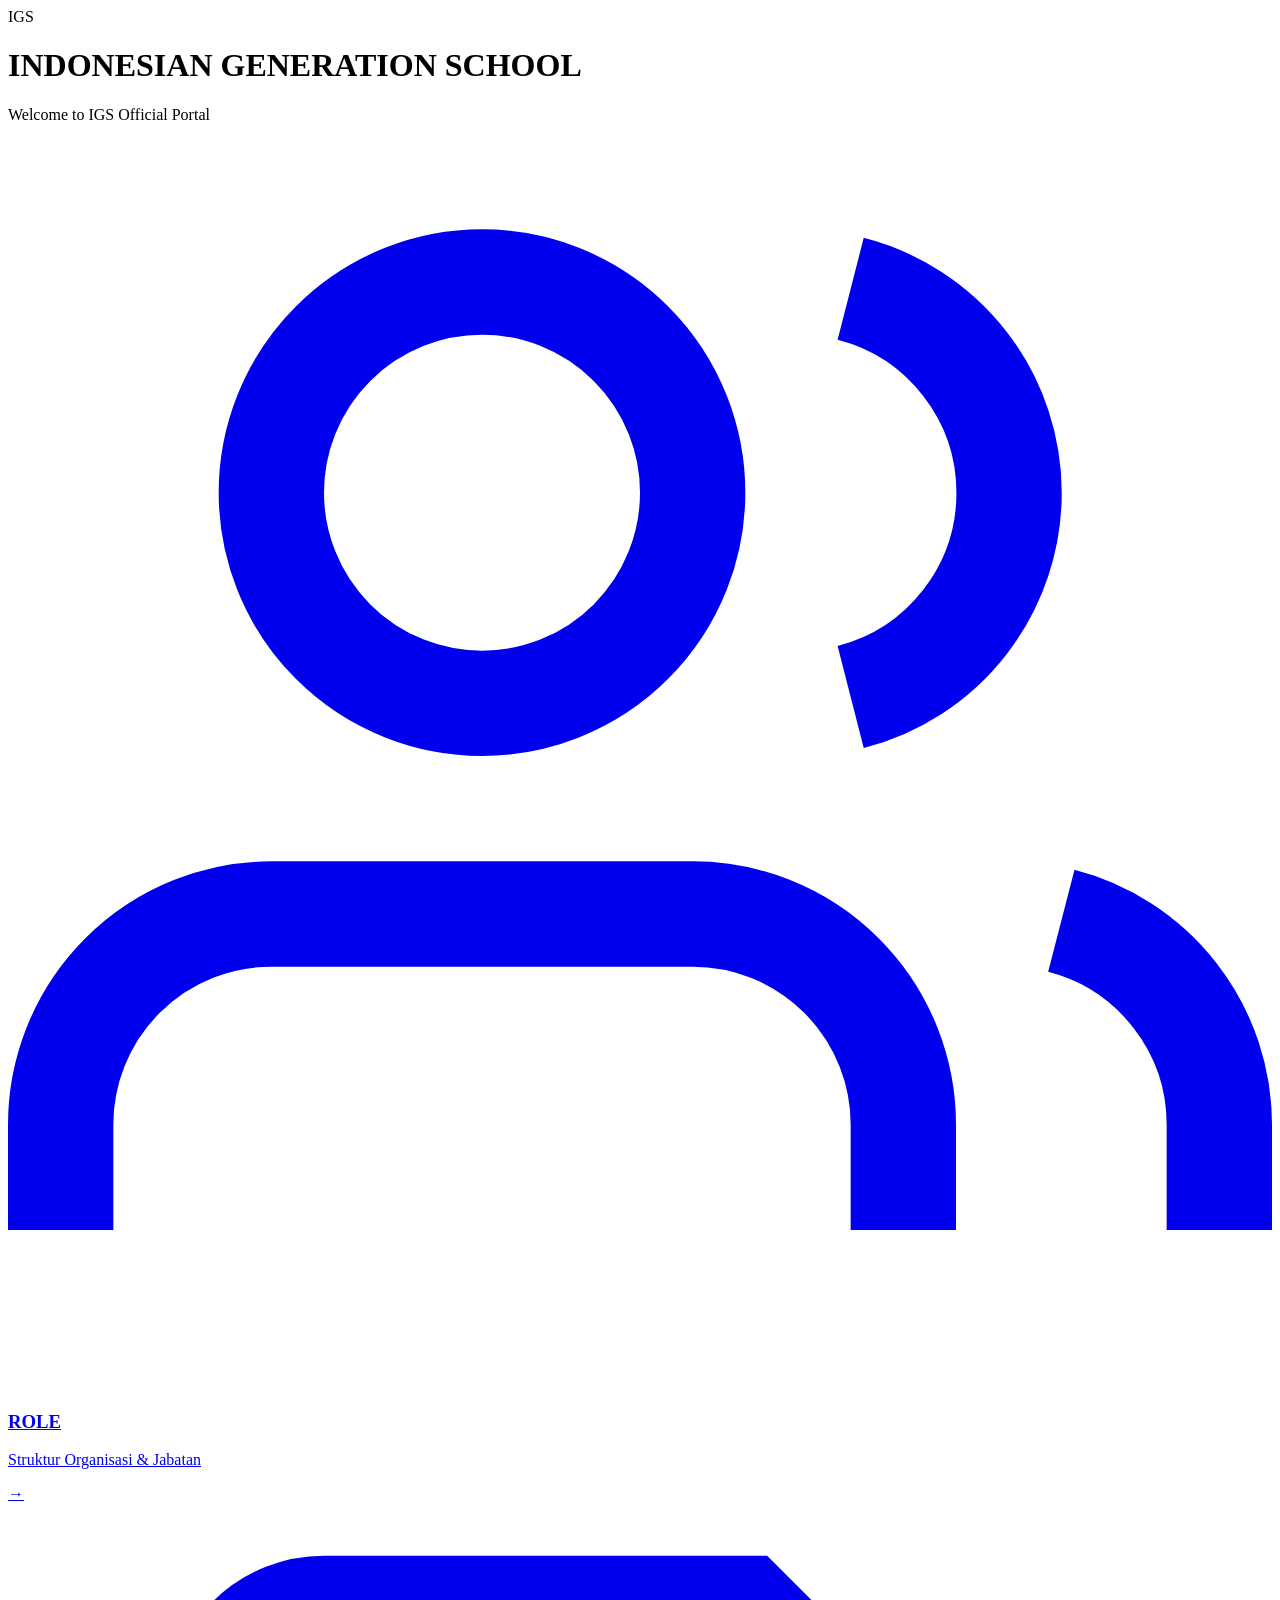
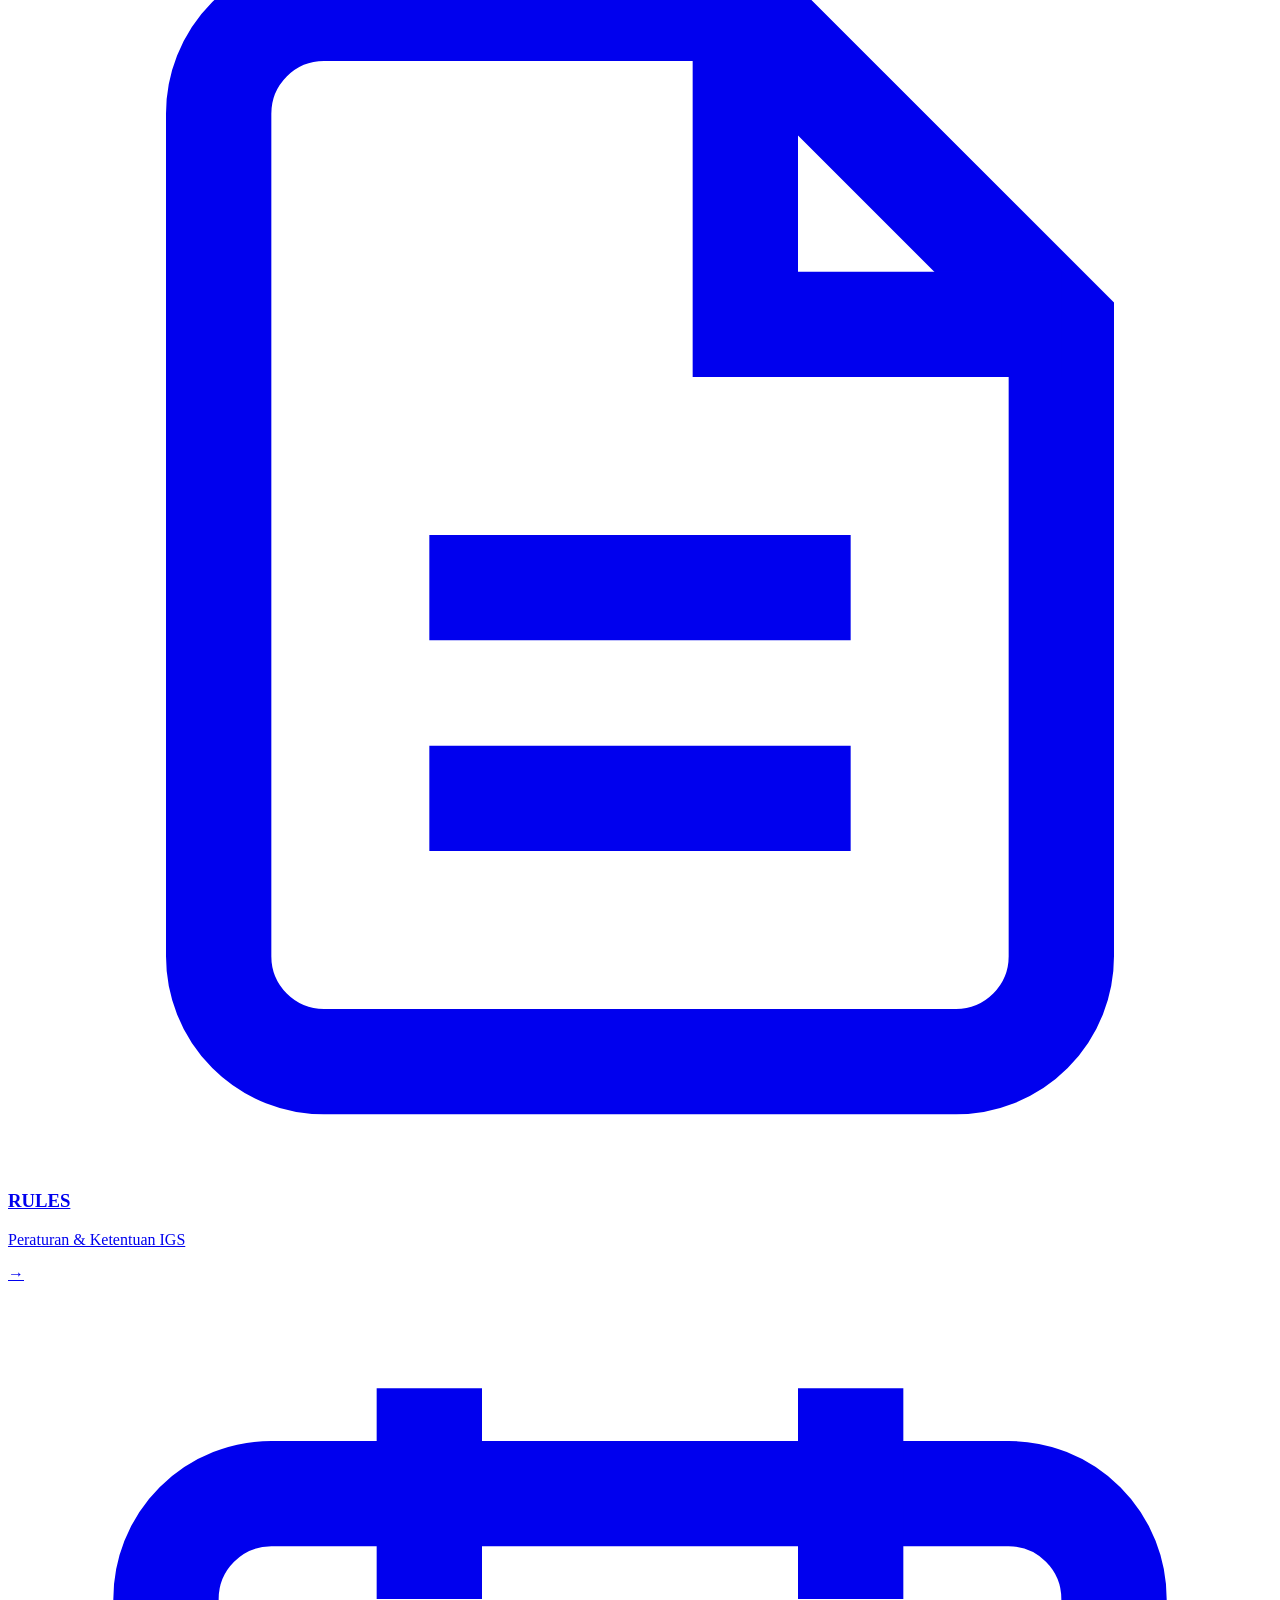
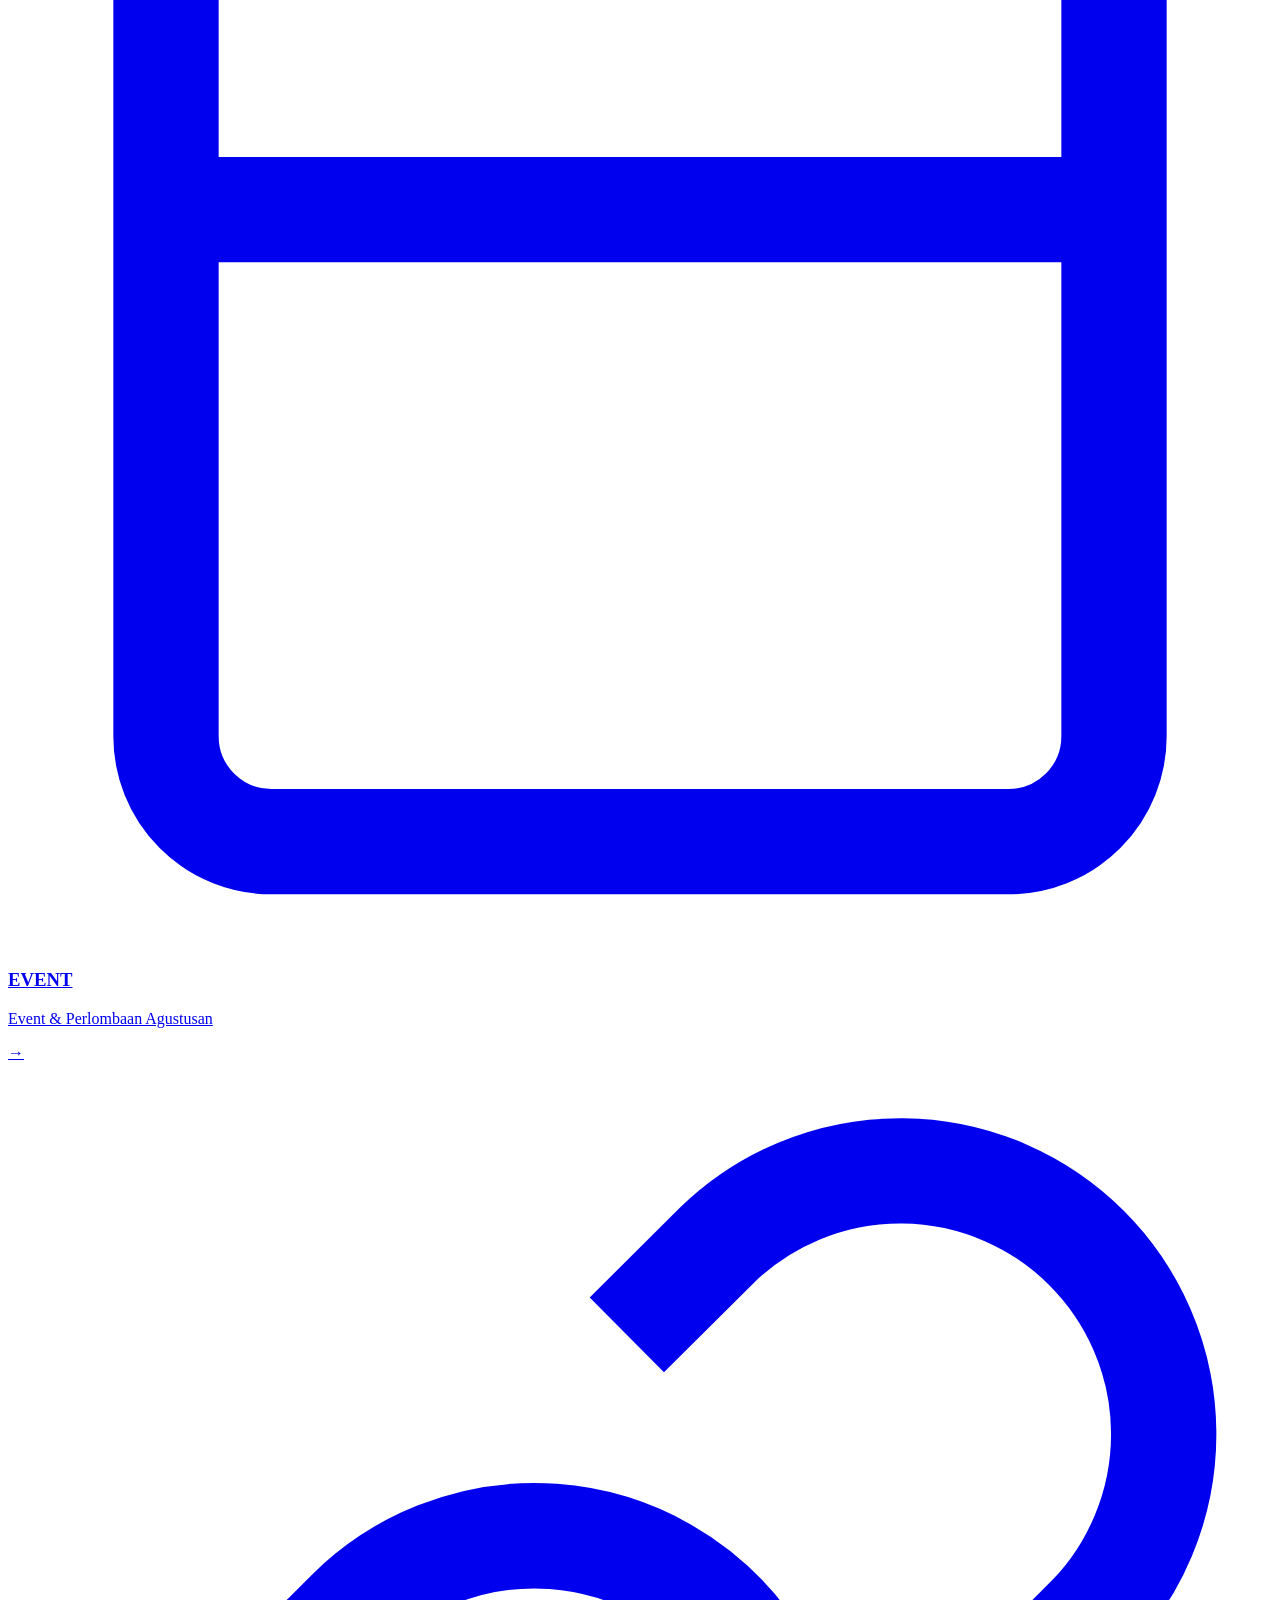
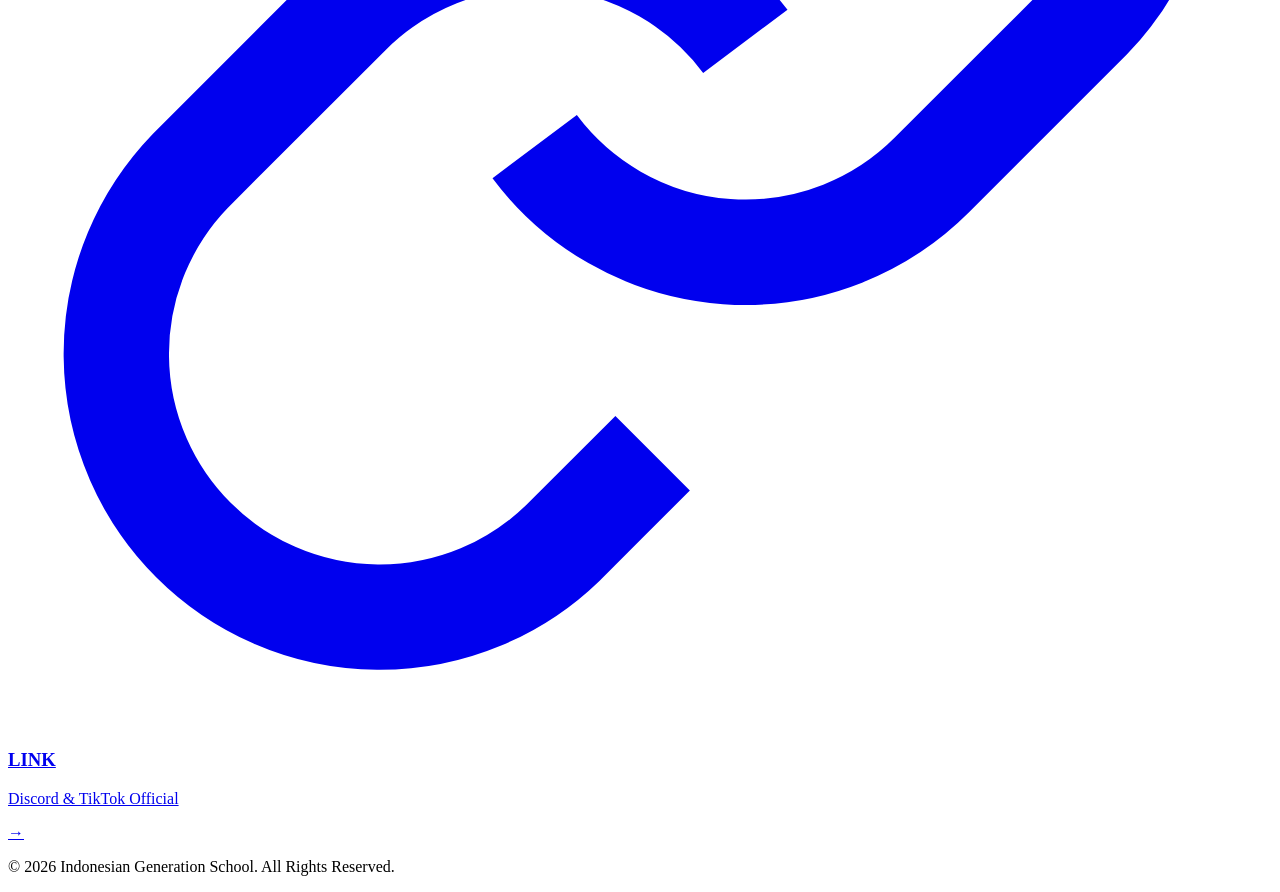
==== index.html @ 17467db6 "Create index.html" ====
<!DOCTYPE html>
<html lang="id">
<head>
    <meta charset="UTF-8">
    <meta name="viewport" content="width=device-width, initial-scale=1.0">
    <title>IGS - Indonesian Generation School</title>
    <link rel="stylesheet" href="style.css">
    <link href="https://fonts.googleapis.com/css2?family=Orbitron:wght@400;700;900&family=Poppins:wght@300;400;600;700&display=swap" rel="stylesheet">
</head>
<body>
    <!-- Animated Background -->
    <div class="bg-animation">
        <div class="bg-blob blob-1"></div>
        <div class="bg-blob blob-2"></div>
        <div class="bg-blob blob-3"></div>
        <div class="particles" id="particles"></div>
    </div>

    <!-- Main Container -->
    <div class="main-container">
        <!-- Logo / Badge -->
        <div class="logo-badge" data-aos="zoom-in">
            <div class="badge-ring"></div>
            <div class="badge-inner">
                <span class="badge-text">IGS</span>
            </div>
        </div>

        <!-- Title Section -->
        <div class="title-section">
            <h1 class="main-title">
                <span class="title-line" data-text="INDONESIAN">INDONESIAN</span>
                <span class="title-line highlight" data-text="GENERATION">GENERATION</span>
                <span class="title-line" data-text="SCHOOL">SCHOOL</span>
            </h1>
            <div class="subtitle-wrapper">
                <span class="subtitle">Welcome to IGS Official Portal</span>
                <div class="subtitle-underline"></div>
            </div>
        </div>

        <!-- Navigation Cards -->
        <div class="nav-grid">
            <a href="role.html" class="nav-card" data-delay="0">
                <div class="card-glow"></div>
                <div class="card-content">
                    <div class="card-icon">
                        <svg viewBox="0 0 24 24" fill="none" stroke="currentColor" stroke-width="2">
                            <path d="M17 21v-2a4 4 0 0 0-4-4H5a4 4 0 0 0-4 4v2"></path>
                            <circle cx="9" cy="7" r="4"></circle>
                            <path d="M23 21v-2a4 4 0 0 0-3-3.87"></path>
                            <path d="M16 3.13a4 4 0 0 1 0 7.75"></path>
                        </svg>
                    </div>
                    <h3>ROLE</h3>
                    <p>Struktur Organisasi & Jabatan</p>
                    <div class="card-arrow">→</div>
                </div>
            </a>

            <a href="rules.html" class="nav-card" data-delay="1">
                <div class="card-glow"></div>
                <div class="card-content">
                    <div class="card-icon">
                        <svg viewBox="0 0 24 24" fill="none" stroke="currentColor" stroke-width="2">
                            <path d="M14 2H6a2 2 0 0 0-2 2v16a2 2 0 0 0 2 2h12a2 2 0 0 0 2-2V8z"></path>
                            <polyline points="14 2 14 8 20 8"></polyline>
                            <line x1="16" y1="13" x2="8" y2="13"></line>
                            <line x1="16" y1="17" x2="8" y2="17"></line>
                        </svg>
                    </div>
                    <h3>RULES</h3>
                    <p>Peraturan & Ketentuan IGS</p>
                    <div class="card-arrow">→</div>
                </div>
            </a>

            <a href="event.html" class="nav-card" data-delay="2">
                <div class="card-glow"></div>
                <div class="card-content">
                    <div class="card-icon">
                        <svg viewBox="0 0 24 24" fill="none" stroke="currentColor" stroke-width="2">
                            <rect x="3" y="4" width="18" height="18" rx="2" ry="2"></rect>
                            <line x1="16" y1="2" x2="16" y2="6"></line>
                            <line x1="8" y1="2" x2="8" y2="6"></line>
                            <line x1="3" y1="10" x2="21" y2="10"></line>
                        </svg>
                    </div>
                    <h3>EVENT</h3>
                    <p>Event & Perlombaan Agustusan</p>
                    <div class="card-arrow">→</div>
                </div>
            </a>

            <a href="links.html" class="nav-card" data-delay="3">
                <div class="card-glow"></div>
                <div class="card-content">
                    <div class="card-icon">
                        <svg viewBox="0 0 24 24" fill="none" stroke="currentColor" stroke-width="2">
                            <path d="M10 13a5 5 0 0 0 7.54.54l3-3a5 5 0 0 0-7.07-7.07l-1.72 1.71"></path>
                            <path d="M14 11a5 5 0 0 0-7.54-.54l-3 3a5 5 0 0 0 7.07 7.07l1.71-1.71"></path>
                        </svg>
                    </div>
                    <h3>LINK</h3>
                    <p>Discord & TikTok Official</p>
                    <div class="card-arrow">→</div>
                </div>
            </a>
        </div>

        <!-- Footer -->
        <footer class="main-footer">
            <p>© 2026 Indonesian Generation School. All Rights Reserved.</p>
            <div class="footer-glow"></div>
        </footer>
    </div>

    <script src="main.js"></script>
</body>
</html>
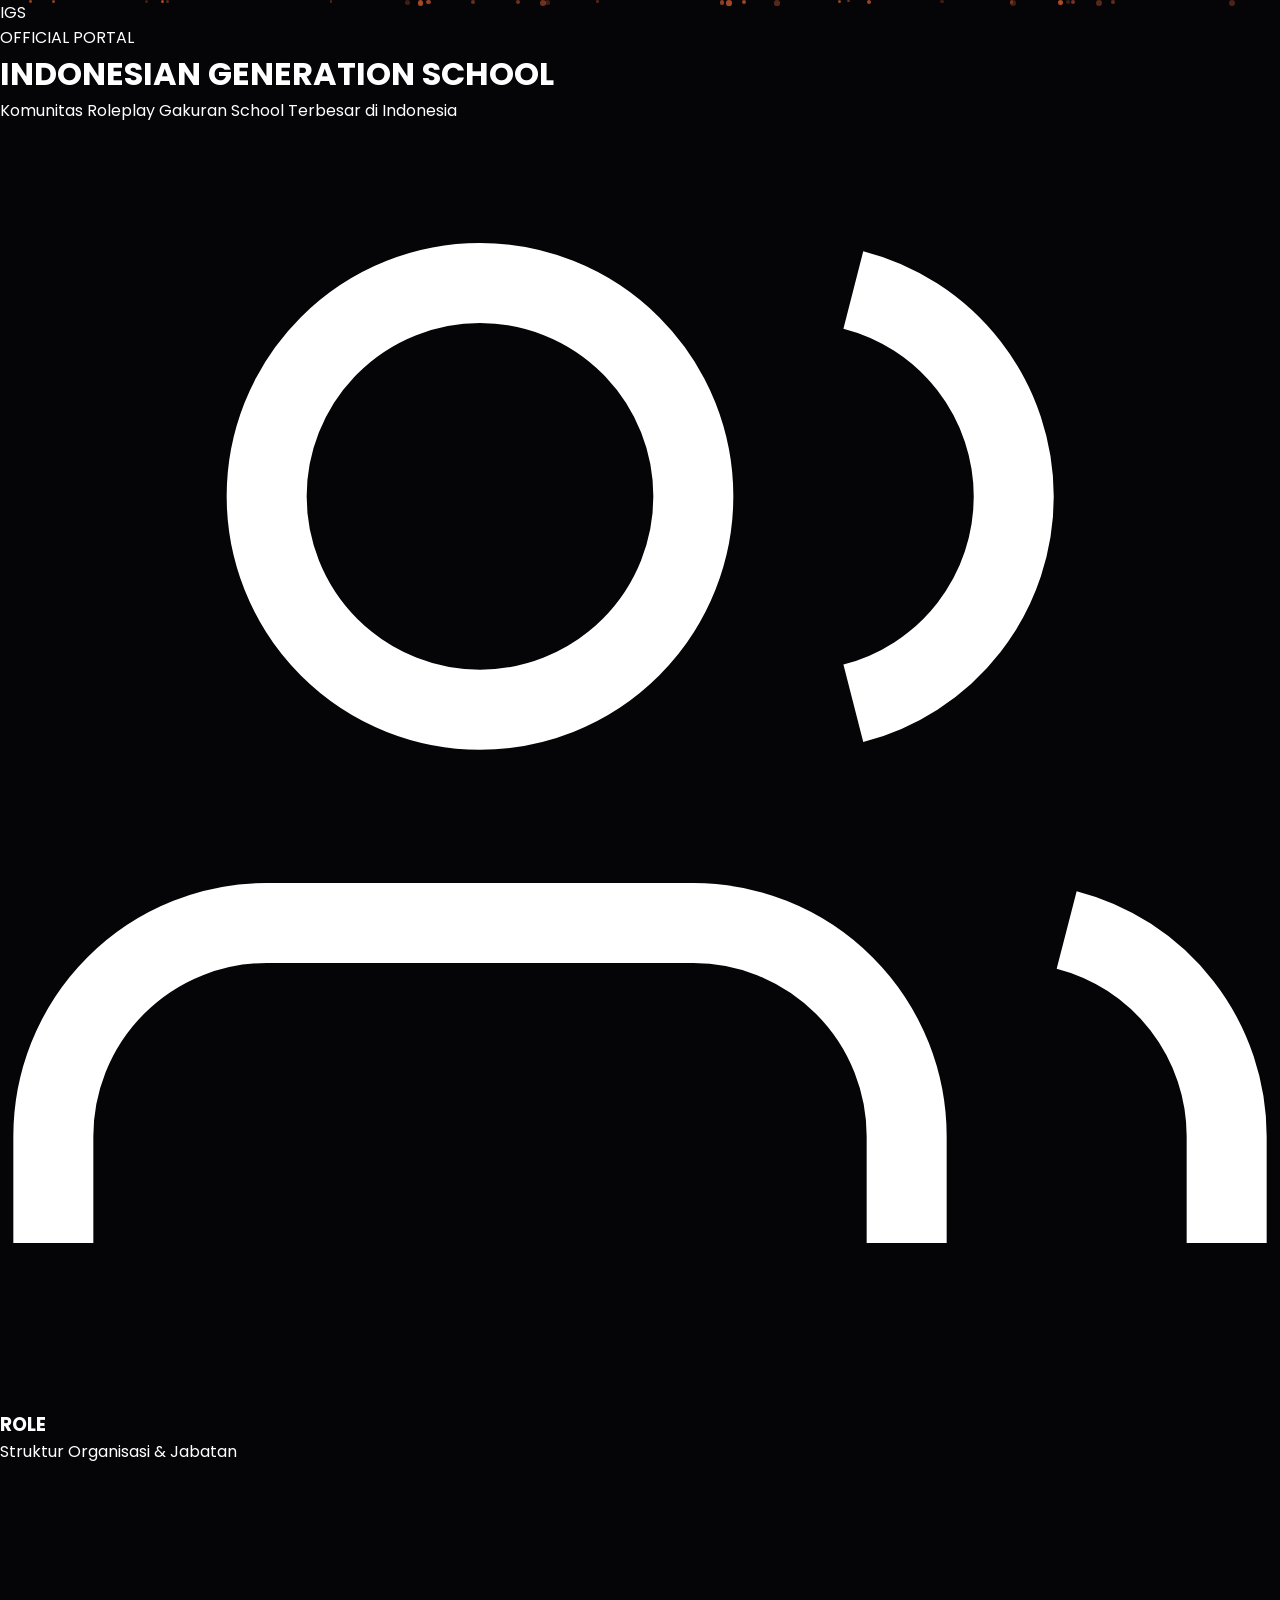
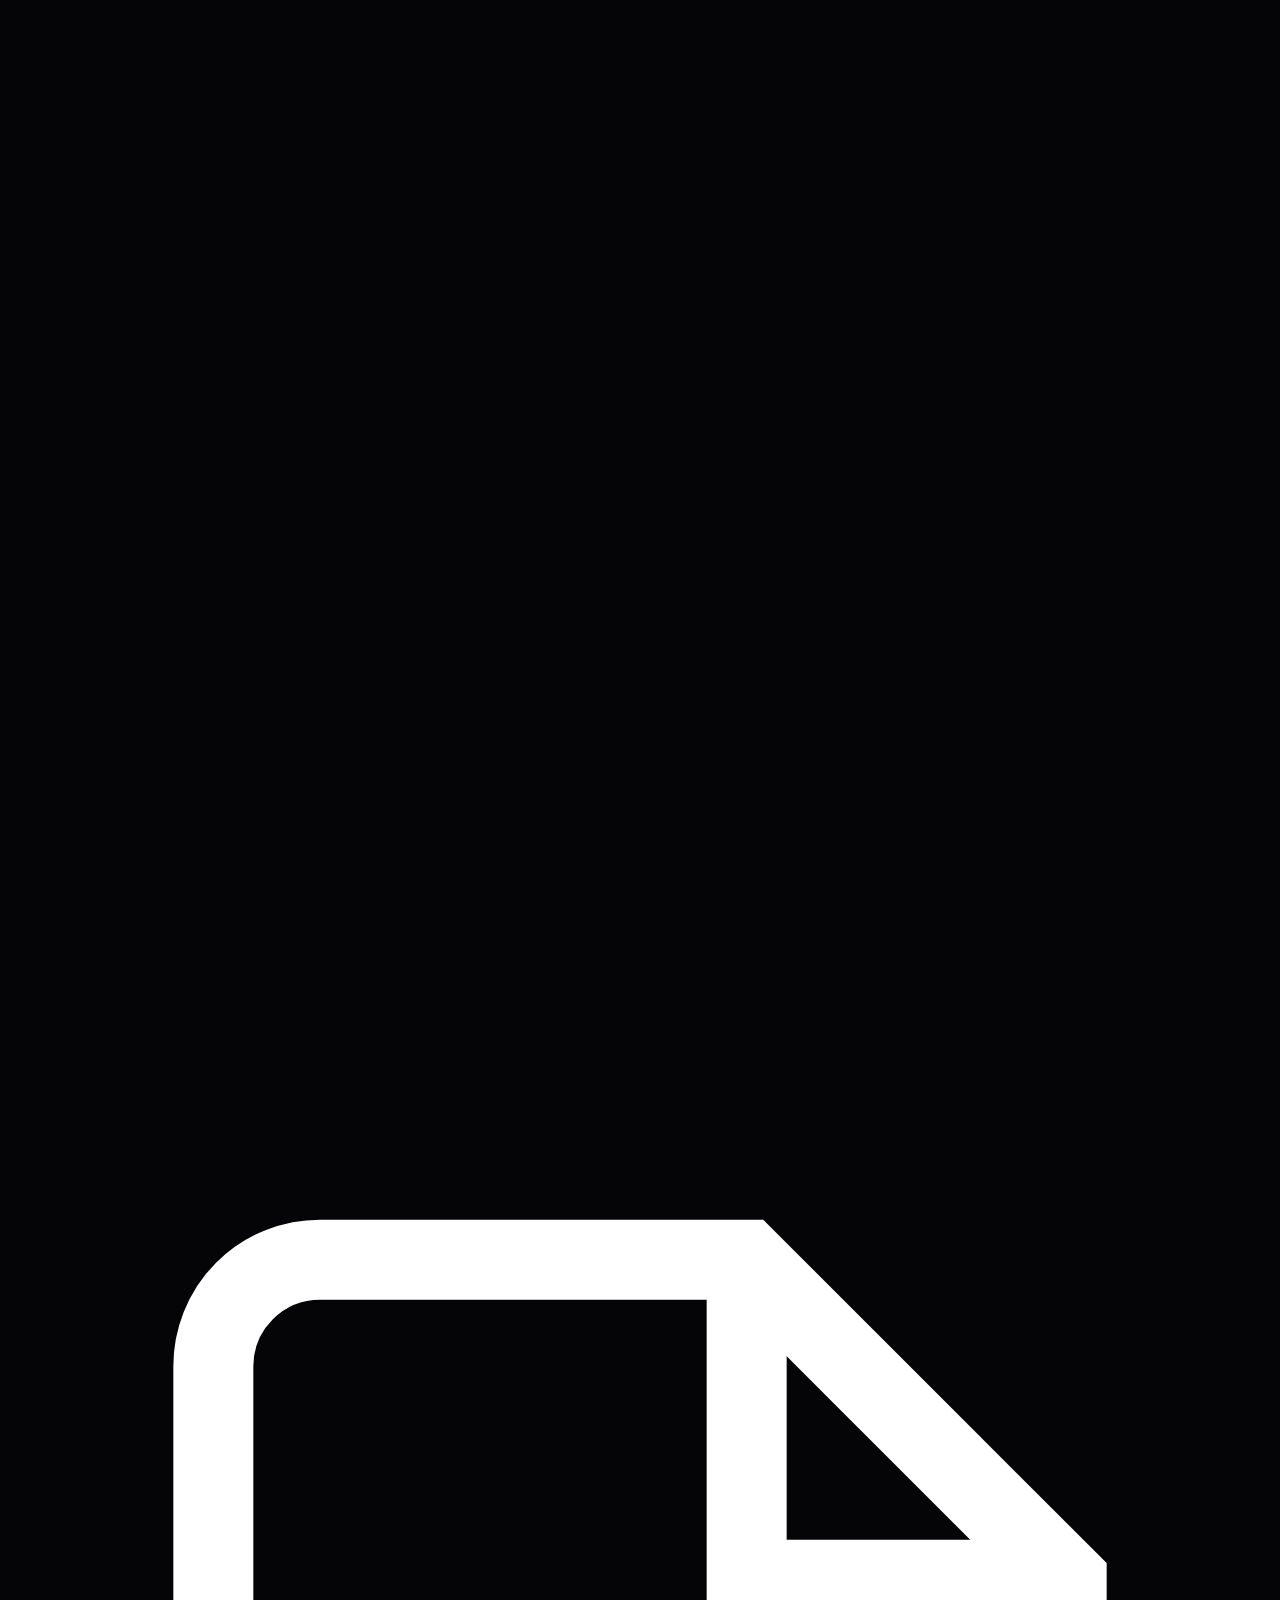
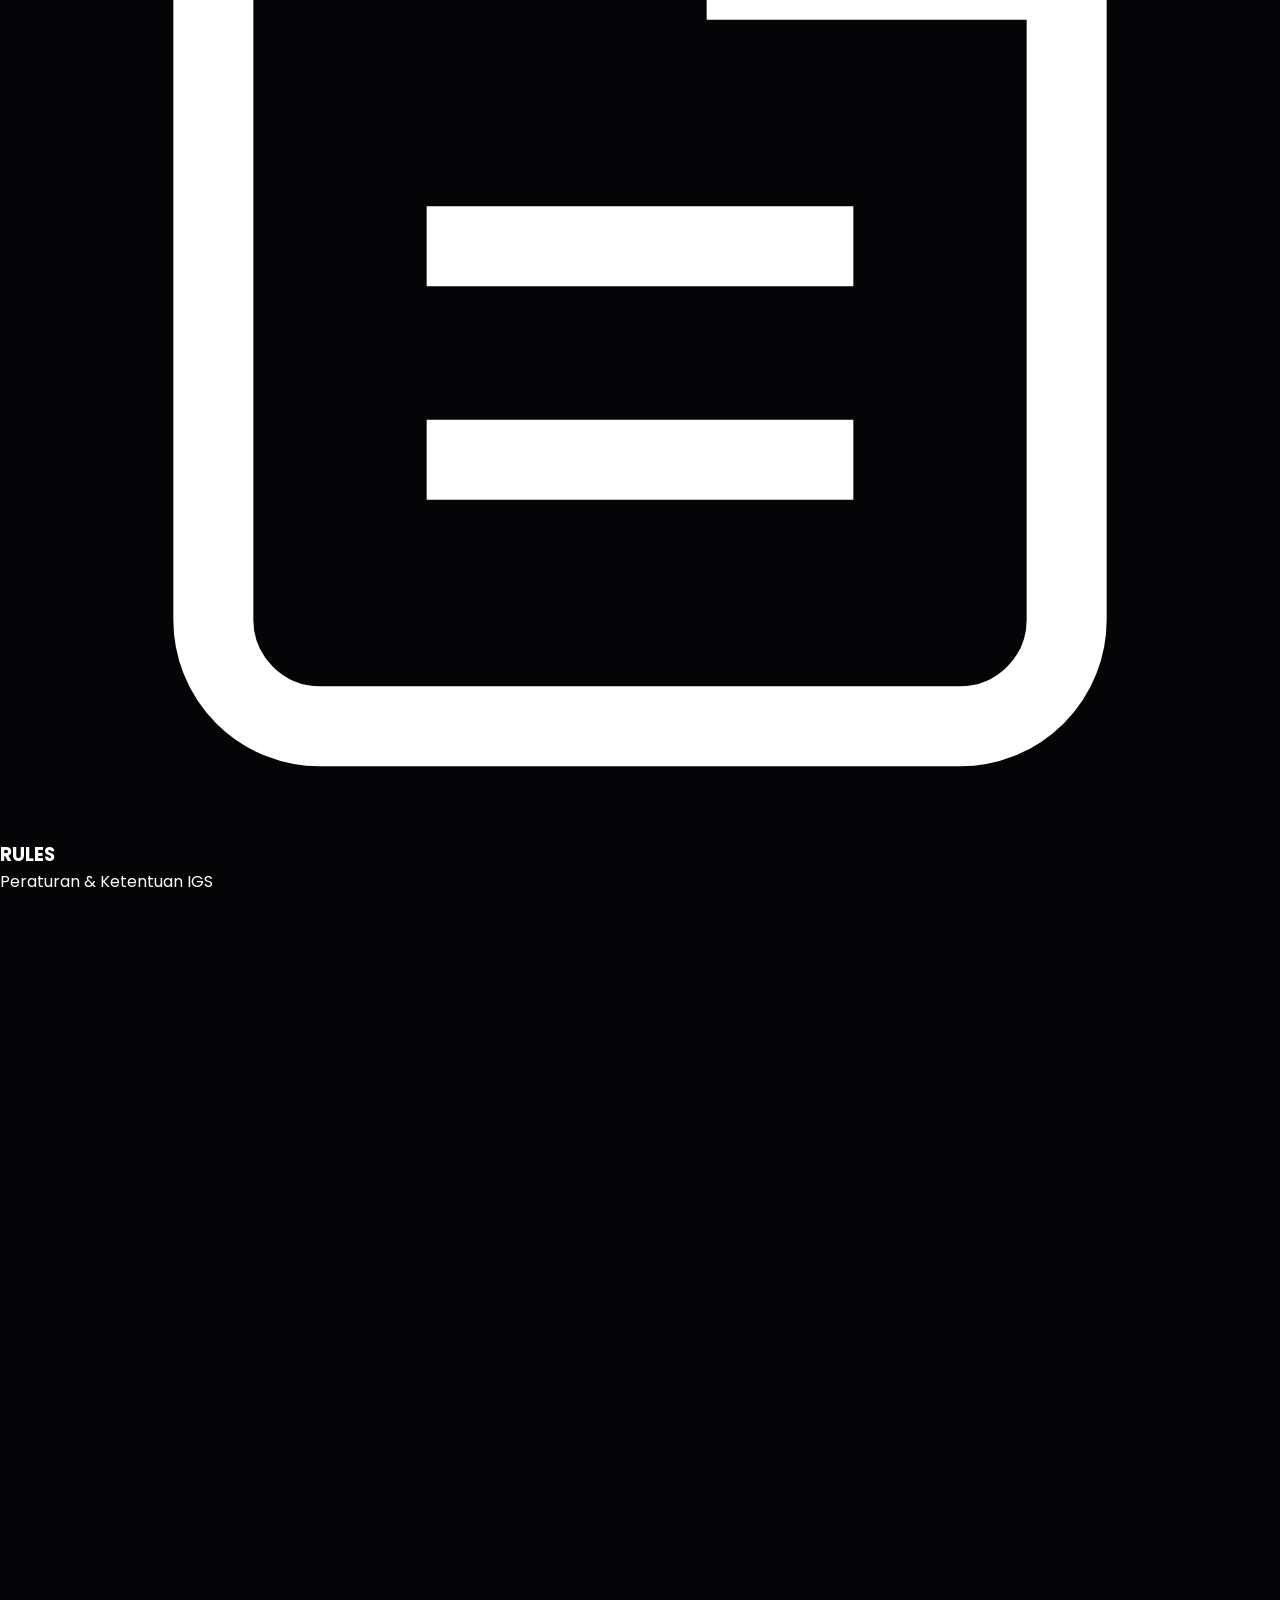
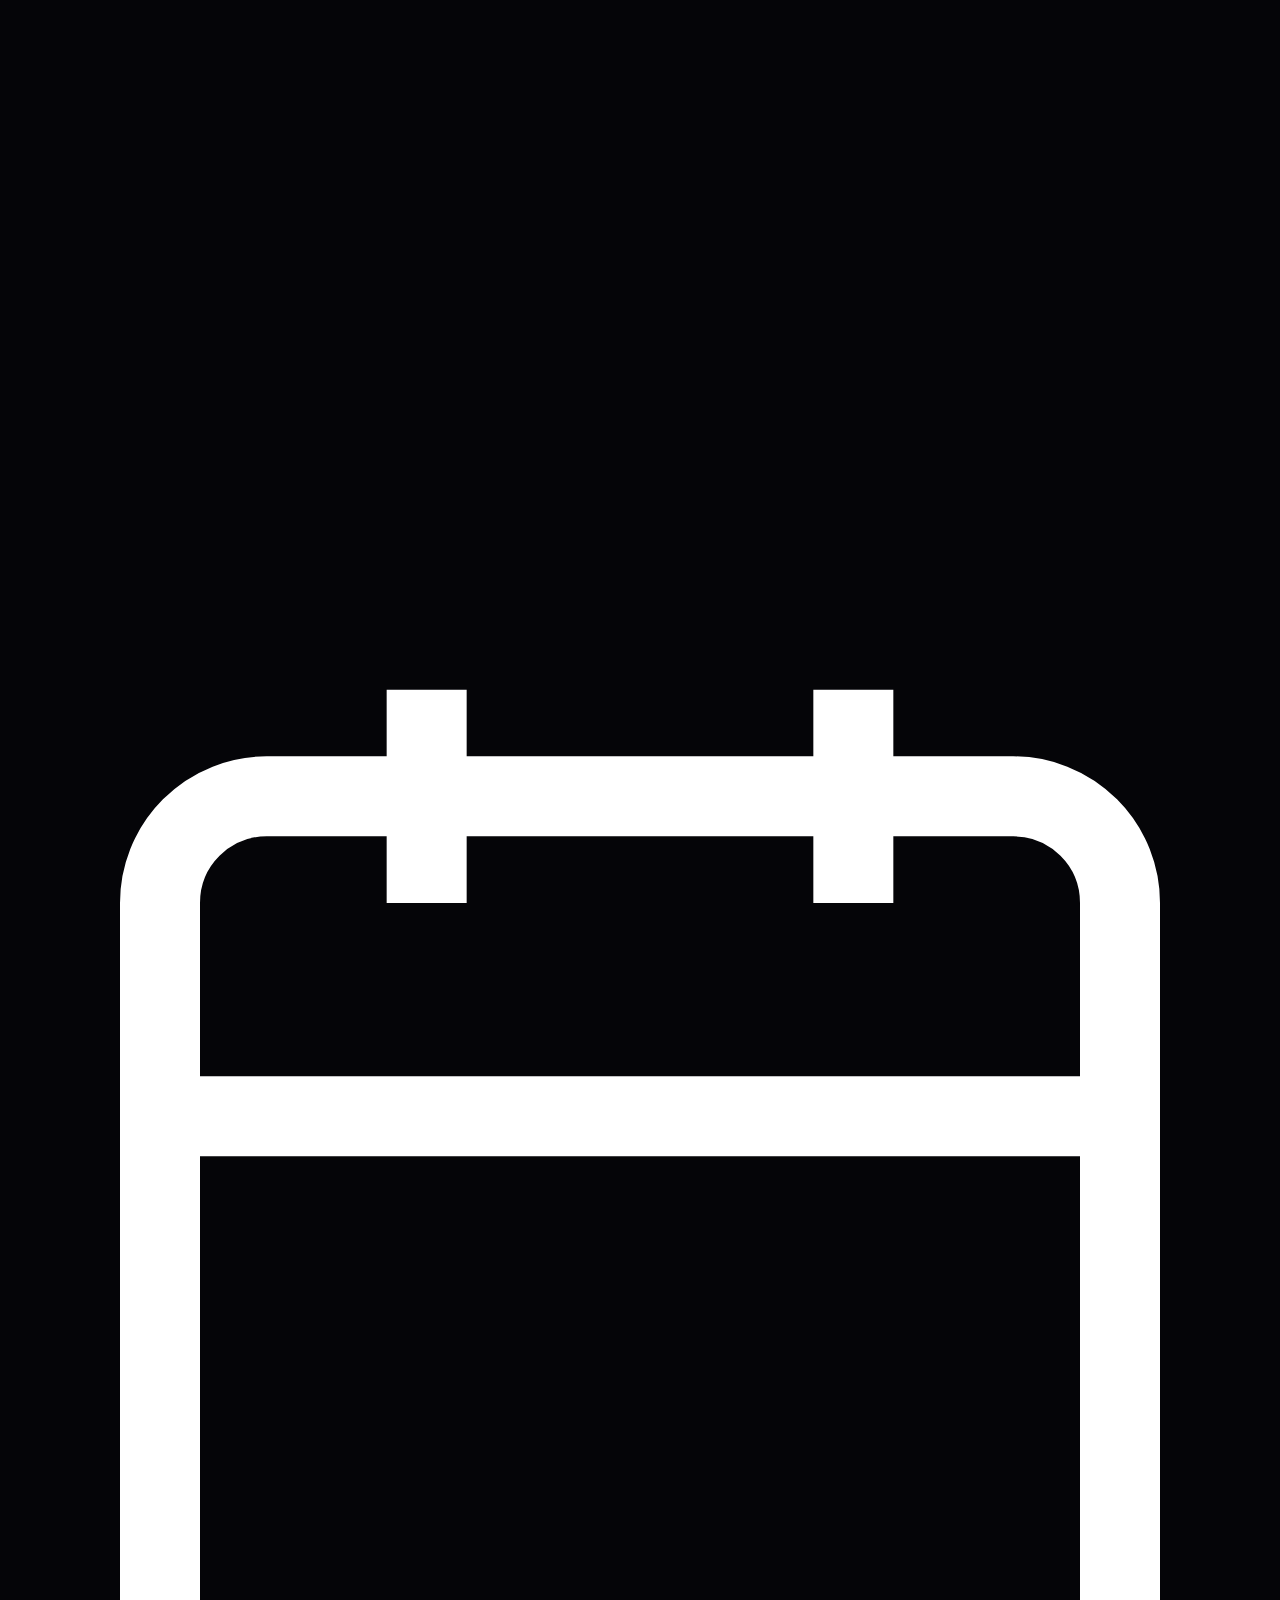
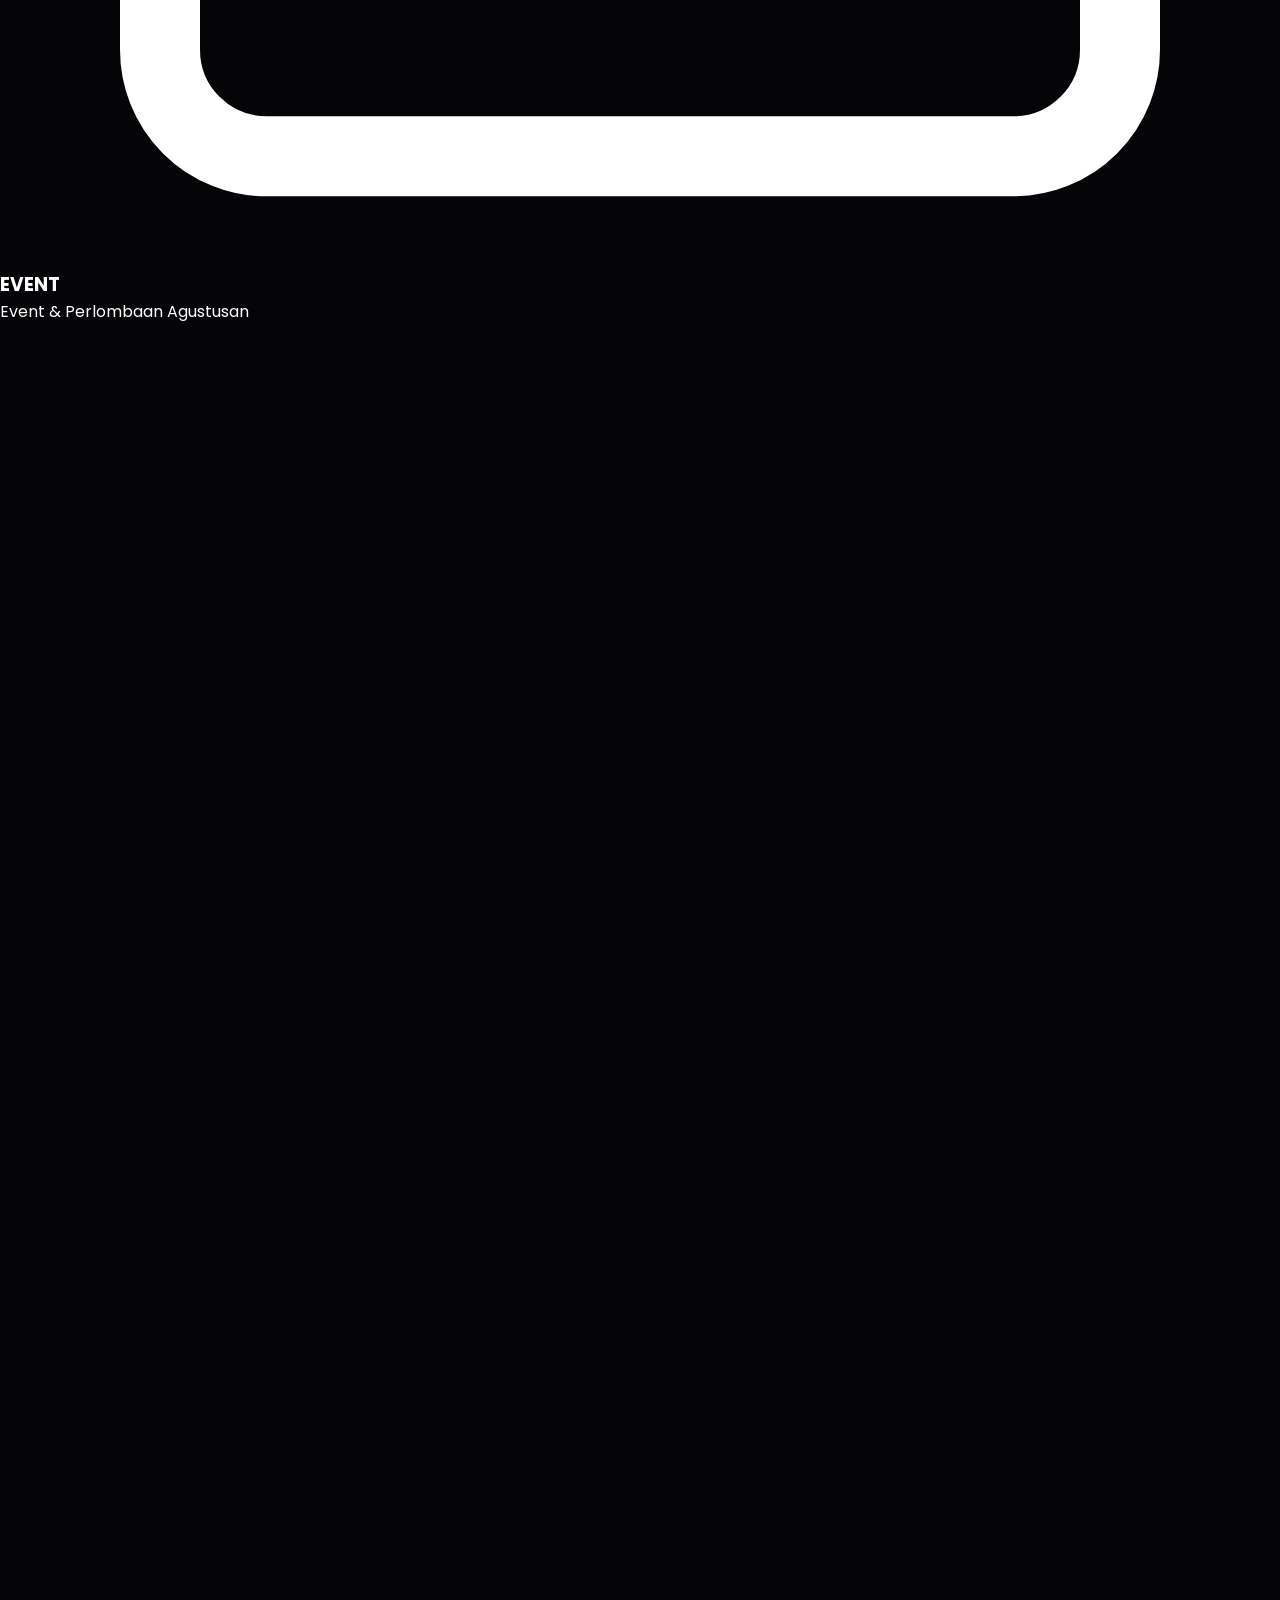
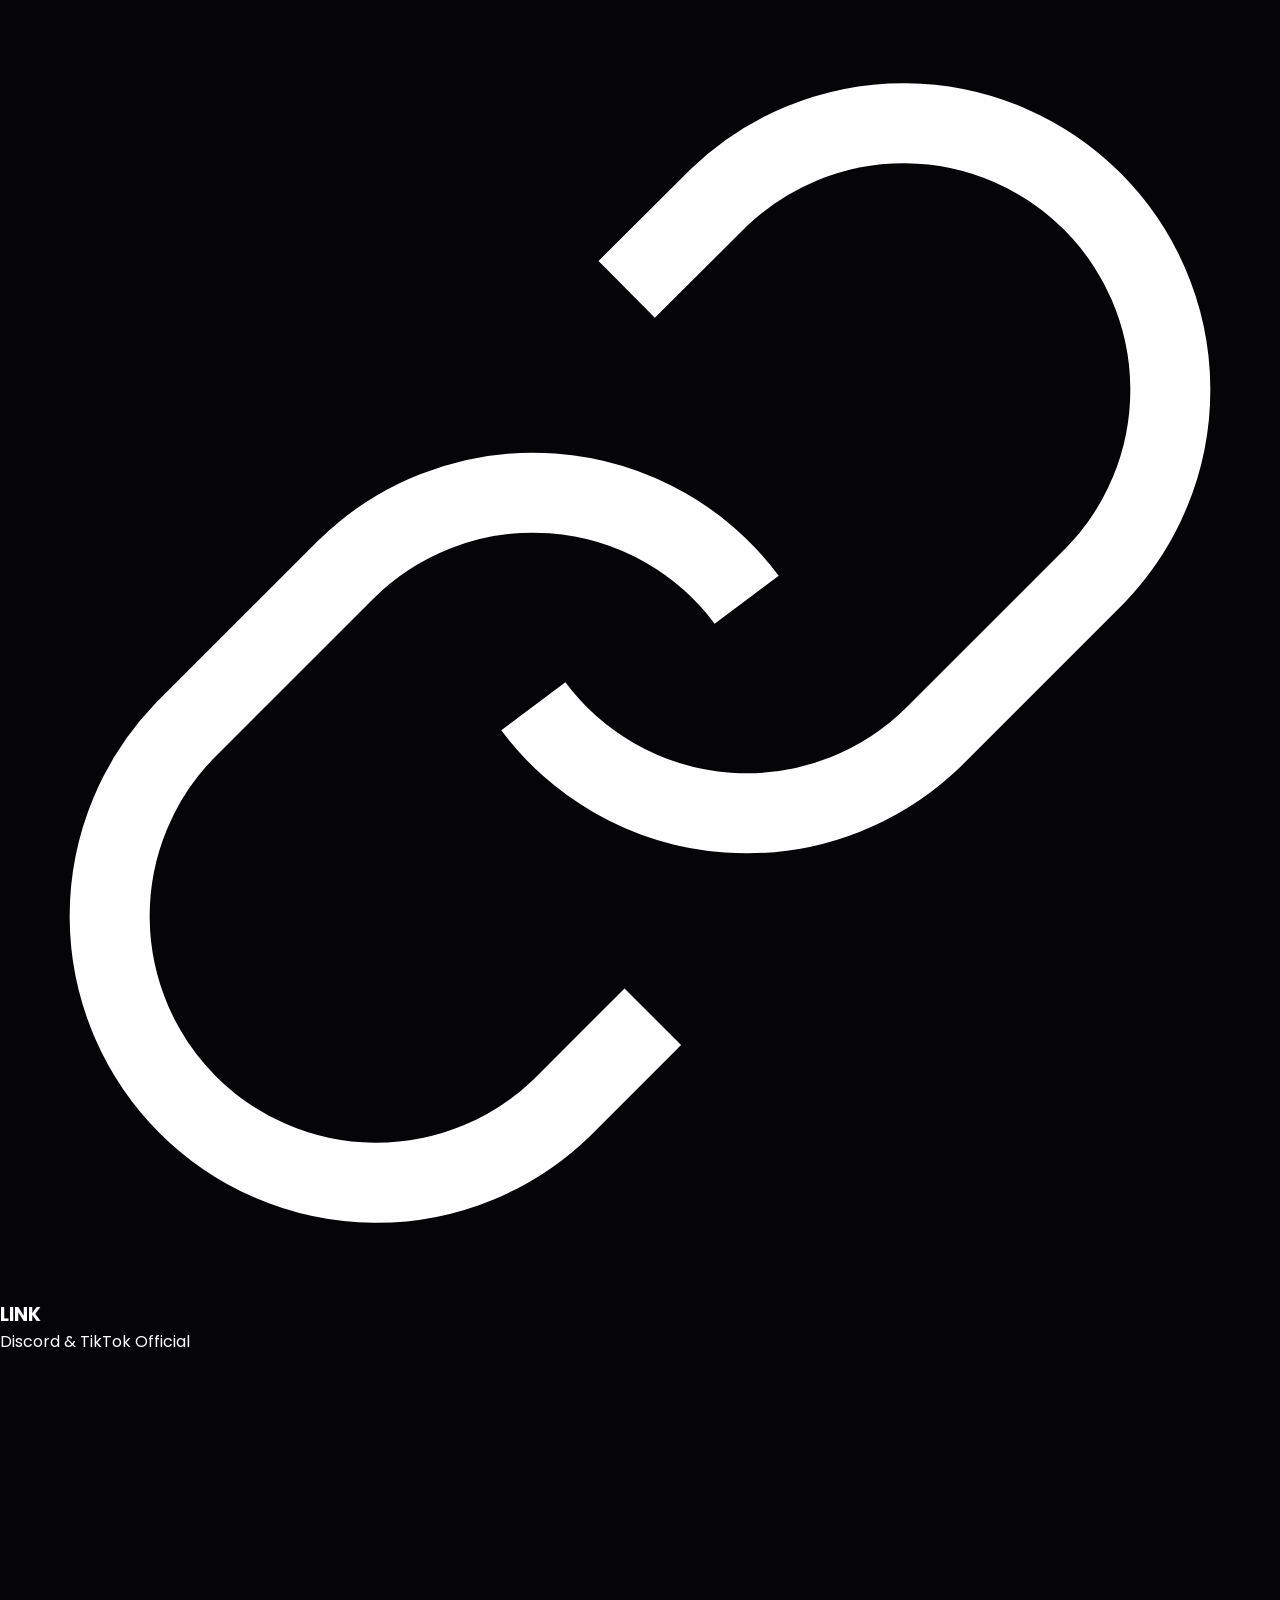
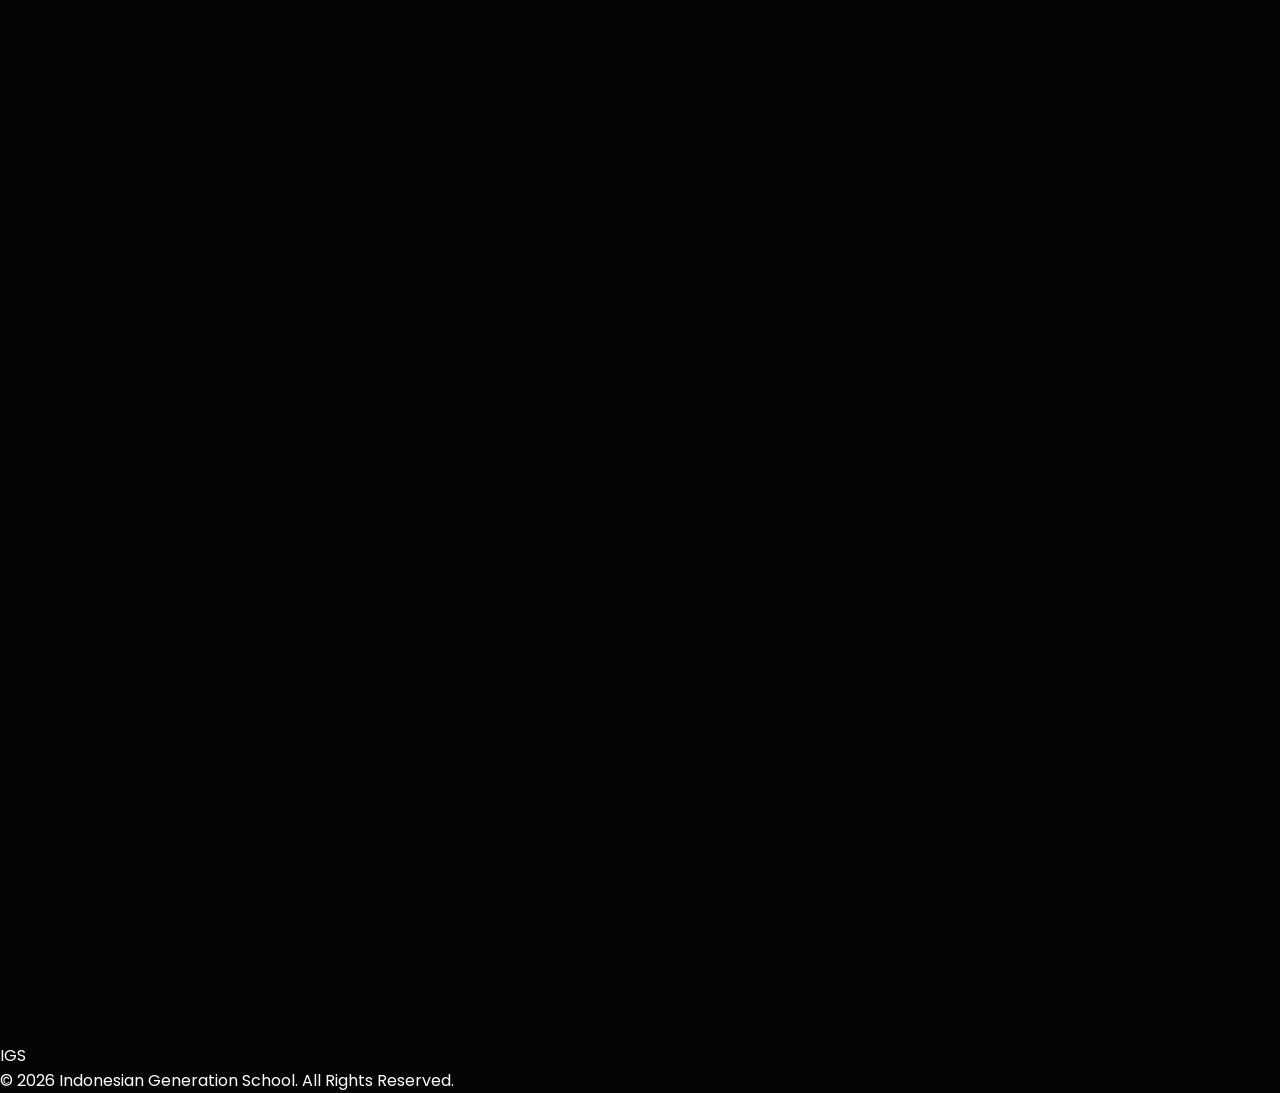
==== commit a1677eaa: "Add initial index.html for IGS website" ====
--- a/index.html
+++ b/index.html
@@ -5,113 +5,141 @@
     <meta name="viewport" content="width=device-width, initial-scale=1.0">
     <title>IGS - Indonesian Generation School</title>
     <link rel="stylesheet" href="style.css">
-    <link href="https://fonts.googleapis.com/css2?family=Orbitron:wght@400;700;900&family=Poppins:wght@300;400;600;700&display=swap" rel="stylesheet">
+    <link href="https://fonts.googleapis.com/css2?family=Orbitron:wght@400;700;900&family=Poppins:wght@300;400;500;600;700;800&family=Space+Grotesk:wght@400;500;600;700&display=swap" rel="stylesheet">
 </head>
 <body>
-    <!-- Animated Background -->
-    <div class="bg-animation">
-        <div class="bg-blob blob-1"></div>
-        <div class="bg-blob blob-2"></div>
-        <div class="bg-blob blob-3"></div>
+    <div class="bg-mesh">
+        <div class="mesh-blob mesh-1"></div>
+        <div class="mesh-blob mesh-2"></div>
+        <div class="mesh-blob mesh-3"></div>
+        <div class="mesh-blob mesh-4"></div>
+        <div class="mesh-blob mesh-5"></div>
+        <div class="noise-overlay"></div>
+        <div class="grid-lines"></div>
         <div class="particles" id="particles"></div>
     </div>
 
-    <!-- Main Container -->
-    <div class="main-container">
-        <!-- Logo / Badge -->
-        <div class="logo-badge" data-aos="zoom-in">
-            <div class="badge-ring"></div>
-            <div class="badge-inner">
-                <span class="badge-text">IGS</span>
+    <div class="main-wrapper">
+        <div class="hero-section">
+            <div class="logo-orbit">
+                <div class="orbit-ring orbit-1"></div>
+                <div class="orbit-ring orbit-2"></div>
+                <div class="orbit-ring orbit-3"></div>
+                <div class="logo-core">
+                    <span class="logo-text">IGS</span>
+                    <div class="logo-shine"></div>
+                </div>
+            </div>
+
+            <div class="title-block">
+                <div class="tag-line">OFFICIAL PORTAL</div>
+                <h1 class="hero-title">
+                    <span class="word" data-text="INDONESIAN">INDONESIAN</span>
+                    <span class="word highlight" data-text="GENERATION">GENERATION</span>
+                    <span class="word" data-text="SCHOOL">SCHOOL</span>
+                </h1>
+                <div class="title-divider">
+                    <span class="divider-dot"></span>
+                    <span class="divider-line"></span>
+                    <span class="divider-dot"></span>
+                </div>
+                <p class="hero-desc">Komunitas Roleplay Gakuran School Terbesar di Indonesia</p>
+            </div>
+
+            <div class="nav-cards">
+                <a href="role.html" class="nav-card" style="--card-color: #e94560; --card-glow: rgba(233,69,96,0.3);">
+                    <div class="card-shine"></div>
+                    <div class="card-border"></div>
+                    <div class="card-inner">
+                        <div class="card-icon-wrap">
+                            <svg viewBox="0 0 24 24" fill="none" stroke="currentColor" stroke-width="1.5">
+                                <path d="M17 21v-2a4 4 0 0 0-4-4H5a4 4 0 0 0-4 4v2"/>
+                                <circle cx="9" cy="7" r="4"/>
+                                <path d="M23 21v-2a4 4 0 0 0-3-3.87"/>
+                                <path d="M16 3.13a4 4 0 0 1 0 7.75"/>
+                            </svg>
+                        </div>
+                        <h3>ROLE</h3>
+                        <p>Struktur Organisasi & Jabatan</p>
+                        <div class="card-arrow">
+                            <svg viewBox="0 0 24 24" fill="none" stroke="currentColor" stroke-width="2">
+                                <path d="M5 12h14M12 5l7 7-7 7"/>
+                            </svg>
+                        </div>
+                    </div>
+                </a>
+
+                <a href="rules.html" class="nav-card" style="--card-color: #0ea5e9; --card-glow: rgba(14,165,233,0.3);">
+                    <div class="card-shine"></div>
+                    <div class="card-border"></div>
+                    <div class="card-inner">
+                        <div class="card-icon-wrap">
+                            <svg viewBox="0 0 24 24" fill="none" stroke="currentColor" stroke-width="1.5">
+                                <path d="M14 2H6a2 2 0 0 0-2 2v16a2 2 0 0 0 2 2h12a2 2 0 0 0 2-2V8z"/>
+                                <polyline points="14 2 14 8 20 8"/>
+                                <line x1="16" y1="13" x2="8" y2="13"/>
+                                <line x1="16" y1="17" x2="8" y2="17"/>
+                            </svg>
+                        </div>
+                        <h3>RULES</h3>
+                        <p>Peraturan & Ketentuan IGS</p>
+                        <div class="card-arrow">
+                            <svg viewBox="0 0 24 24" fill="none" stroke="currentColor" stroke-width="2">
+                                <path d="M5 12h14M12 5l7 7-7 7"/>
+                            </svg>
+                        </div>
+                    </div>
+                </a>
+
+                <a href="event.html" class="nav-card" style="--card-color: #f59e0b; --card-glow: rgba(245,158,11,0.3);">
+                    <div class="card-shine"></div>
+                    <div class="card-border"></div>
+                    <div class="card-inner">
+                        <div class="card-icon-wrap">
+                            <svg viewBox="0 0 24 24" fill="none" stroke="currentColor" stroke-width="1.5">
+                                <rect x="3" y="4" width="18" height="18" rx="2" ry="2"/>
+                                <line x1="16" y1="2" x2="16" y2="6"/>
+                                <line x1="8" y1="2" x2="8" y2="6"/>
+                                <line x1="3" y1="10" x2="21" y2="10"/>
+                            </svg>
+                        </div>
+                        <h3>EVENT</h3>
+                        <p>Event & Perlombaan Agustusan</p>
+                        <div class="card-arrow">
+                            <svg viewBox="0 0 24 24" fill="none" stroke="currentColor" stroke-width="2">
+                                <path d="M5 12h14M12 5l7 7-7 7"/>
+                            </svg>
+                        </div>
+                    </div>
+                </a>
+
+                <a href="links.html" class="nav-card" style="--card-color: #8b5cf6; --card-glow: rgba(139,92,246,0.3);">
+                    <div class="card-shine"></div>
+                    <div class="card-border"></div>
+                    <div class="card-inner">
+                        <div class="card-icon-wrap">
+                            <svg viewBox="0 0 24 24" fill="none" stroke="currentColor" stroke-width="1.5">
+                                <path d="M10 13a5 5 0 0 0 7.54.54l3-3a5 5 0 0 0-7.07-7.07l-1.72 1.71"/>
+                                <path d="M14 11a5 5 0 0 0-7.54-.54l-3 3a5 5 0 0 0 7.07 7.07l1.71-1.71"/>
+                            </svg>
+                        </div>
+                        <h3>LINK</h3>
+                        <p>Discord & TikTok Official</p>
+                        <div class="card-arrow">
+                            <svg viewBox="0 0 24 24" fill="none" stroke="currentColor" stroke-width="2">
+                                <path d="M5 12h14M12 5l7 7-7 7"/>
+                            </svg>
+                        </div>
+                    </div>
+                </a>
             </div>
         </div>
 
-        <!-- Title Section -->
-        <div class="title-section">
-            <h1 class="main-title">
-                <span class="title-line" data-text="INDONESIAN">INDONESIAN</span>
-                <span class="title-line highlight" data-text="GENERATION">GENERATION</span>
-                <span class="title-line" data-text="SCHOOL">SCHOOL</span>
-            </h1>
-            <div class="subtitle-wrapper">
-                <span class="subtitle">Welcome to IGS Official Portal</span>
-                <div class="subtitle-underline"></div>
+        <footer class="site-footer">
+            <div class="footer-content">
+                <div class="footer-brand">IGS</div>
+                <p>© 2026 Indonesian Generation School. All Rights Reserved.</p>
             </div>
-        </div>
-
-        <!-- Navigation Cards -->
-        <div class="nav-grid">
-            <a href="role.html" class="nav-card" data-delay="0">
-                <div class="card-glow"></div>
-                <div class="card-content">
-                    <div class="card-icon">
-                        <svg viewBox="0 0 24 24" fill="none" stroke="currentColor" stroke-width="2">
-                            <path d="M17 21v-2a4 4 0 0 0-4-4H5a4 4 0 0 0-4 4v2"></path>
-                            <circle cx="9" cy="7" r="4"></circle>
-                            <path d="M23 21v-2a4 4 0 0 0-3-3.87"></path>
-                            <path d="M16 3.13a4 4 0 0 1 0 7.75"></path>
-                        </svg>
-                    </div>
-                    <h3>ROLE</h3>
-                    <p>Struktur Organisasi & Jabatan</p>
-                    <div class="card-arrow">→</div>
-                </div>
-            </a>
-
-            <a href="rules.html" class="nav-card" data-delay="1">
-                <div class="card-glow"></div>
-                <div class="card-content">
-                    <div class="card-icon">
-                        <svg viewBox="0 0 24 24" fill="none" stroke="currentColor" stroke-width="2">
-                            <path d="M14 2H6a2 2 0 0 0-2 2v16a2 2 0 0 0 2 2h12a2 2 0 0 0 2-2V8z"></path>
-                            <polyline points="14 2 14 8 20 8"></polyline>
-                            <line x1="16" y1="13" x2="8" y2="13"></line>
-                            <line x1="16" y1="17" x2="8" y2="17"></line>
-                        </svg>
-                    </div>
-                    <h3>RULES</h3>
-                    <p>Peraturan & Ketentuan IGS</p>
-                    <div class="card-arrow">→</div>
-                </div>
-            </a>
-
-            <a href="event.html" class="nav-card" data-delay="2">
-                <div class="card-glow"></div>
-                <div class="card-content">
-                    <div class="card-icon">
-                        <svg viewBox="0 0 24 24" fill="none" stroke="currentColor" stroke-width="2">
-                            <rect x="3" y="4" width="18" height="18" rx="2" ry="2"></rect>
-                            <line x1="16" y1="2" x2="16" y2="6"></line>
-                            <line x1="8" y1="2" x2="8" y2="6"></line>
-                            <line x1="3" y1="10" x2="21" y2="10"></line>
-                        </svg>
-                    </div>
-                    <h3>EVENT</h3>
-                    <p>Event & Perlombaan Agustusan</p>
-                    <div class="card-arrow">→</div>
-                </div>
-            </a>
-
-            <a href="links.html" class="nav-card" data-delay="3">
-                <div class="card-glow"></div>
-                <div class="card-content">
-                    <div class="card-icon">
-                        <svg viewBox="0 0 24 24" fill="none" stroke="currentColor" stroke-width="2">
-                            <path d="M10 13a5 5 0 0 0 7.54.54l3-3a5 5 0 0 0-7.07-7.07l-1.72 1.71"></path>
-                            <path d="M14 11a5 5 0 0 0-7.54-.54l-3 3a5 5 0 0 0 7.07 7.07l1.71-1.71"></path>
-                        </svg>
-                    </div>
-                    <h3>LINK</h3>
-                    <p>Discord & TikTok Official</p>
-                    <div class="card-arrow">→</div>
-                </div>
-            </a>
-        </div>
-
-        <!-- Footer -->
-        <footer class="main-footer">
-            <p>© 2026 Indonesian Generation School. All Rights Reserved.</p>
-            <div class="footer-glow"></div>
         </footer>
     </div>
 
--- a/style.css
+++ b/style.css
@@ -0,0 +1,1191 @@
+/* ===== RESET & BASE ===== */
+*, *::before, *::after {
+    margin: 0;
+    padding: 0;
+    box-sizing: border-box;
+}
+
+:root {
+    --primary: #ff6b35;
+    --primary-glow: rgba(255, 107, 53, 0.4);
+    --secondary: #f7931e;
+    --accent: #00d4ff;
+    --accent-glow: rgba(0, 212, 255, 0.3);
+    --dark: #0a0a0f;
+    --darker: #050508;
+    --card-bg: rgba(255, 255, 255, 0.03);
+    --card-border: rgba(255, 255, 255, 0.08);
+    --text-primary: #ffffff;
+    --text-secondary: rgba(255, 255, 255, 0.7);
+    --text-muted: rgba(255, 255, 255, 0.4);
+}
+
+html {
+    scroll-behavior: smooth;
+}
+
+body {
+    font-family: 'Poppins', sans-serif;
+    background: var(--darker);
+    color: var(--text-primary);
+    min-height: 100vh;
+    overflow-x: hidden;
+    position: relative;
+}
+
+/* ===== ANIMATED BACKGROUND ===== */
+.bg-animation {
+    position: fixed;
+    top: 0;
+    left: 0;
+    width: 100%;
+    height: 100%;
+    z-index: -1;
+    overflow: hidden;
+}
+
+.bg-blob {
+    position: absolute;
+    border-radius: 50%;
+    filter: blur(80px);
+    opacity: 0.5;
+    animation: blobFloat 20s infinite ease-in-out;
+}
+
+.blob-1 {
+    width: 600px;
+    height: 600px;
+    background: radial-gradient(circle, var(--primary-glow), transparent 70%);
+    top: -10%;
+    left: -10%;
+    animation-delay: 0s;
+}
+
+.blob-2 {
+    width: 500px;
+    height: 500px;
+    background: radial-gradient(circle, var(--accent-glow), transparent 70%);
+    bottom: -10%;
+    right: -10%;
+    animation-delay: -7s;
+}
+
+.blob-3 {
+    width: 400px;
+    height: 400px;
+    background: radial-gradient(circle, rgba(255, 107, 53, 0.2), transparent 70%);
+    top: 50%;
+    left: 50%;
+    animation-delay: -14s;
+}
+
+@keyframes blobFloat {
+    0%, 100% { transform: translate(0, 0) scale(1); }
+    25% { transform: translate(50px, -50px) scale(1.1); }
+    50% { transform: translate(-30px, 30px) scale(0.9); }
+    75% { transform: translate(20px, 40px) scale(1.05); }
+}
+
+/* Particles */
+.particles {
+    position: absolute;
+    width: 100%;
+    height: 100%;
+}
+
+.particle {
+    position: absolute;
+    width: 4px;
+    height: 4px;
+    background: var(--primary);
+    border-radius: 50%;
+    opacity: 0;
+    animation: particleFloat linear infinite;
+}
+
+@keyframes particleFloat {
+    0% { opacity: 0; transform: translateY(100vh) scale(0); }
+    10% { opacity: 1; }
+    90% { opacity: 1; }
+    100% { opacity: 0; transform: translateY(-10vh) scale(1); }
+}
+
+/* ===== MAIN CONTAINER ===== */
+.main-container {
+    min-height: 100vh;
+    display: flex;
+    flex-direction: column;
+    align-items: center;
+    justify-content: center;
+    padding: 40px 20px;
+    position: relative;
+}
+
+/* ===== LOGO BADGE ===== */
+.logo-badge {
+    position: relative;
+    width: 120px;
+    height: 120px;
+    margin-bottom: 30px;
+    animation: badgePulse 3s ease-in-out infinite;
+}
+
+.badge-ring {
+    position: absolute;
+    inset: 0;
+    border-radius: 50%;
+    border: 3px solid transparent;
+    border-top-color: var(--primary);
+    border-right-color: var(--secondary);
+    animation: ringSpin 4s linear infinite;
+}
+
+.badge-ring::before {
+    content: '';
+    position: absolute;
+    inset: -8px;
+    border-radius: 50%;
+    border: 2px solid transparent;
+    border-bottom-color: var(--accent);
+    border-left-color: var(--primary);
+    animation: ringSpin 6s linear infinite reverse;
+}
+
+.badge-inner {
+    position: absolute;
+    inset: 10px;
+    border-radius: 50%;
+    background: linear-gradient(135deg, rgba(255,107,53,0.2), rgba(0,212,255,0.2));
+    display: flex;
+    align-items: center;
+    justify-content: center;
+    backdrop-filter: blur(10px);
+    border: 1px solid var(--card-border);
+}
+
+.badge-text {
+    font-family: 'Orbitron', sans-serif;
+    font-size: 2rem;
+    font-weight: 900;
+    background: linear-gradient(135deg, var(--primary), var(--accent));
+    -webkit-background-clip: text;
+    -webkit-text-fill-color: transparent;
+    background-clip: text;
+    text-shadow: 0 0 30px var(--primary-glow);
+}
+
+@keyframes badgePulse {
+    0%, 100% { transform: scale(1); }
+    50% { transform: scale(1.05); }
+}
+
+@keyframes ringSpin {
+    to { transform: rotate(360deg); }
+}
+
+/* ===== TITLE SECTION ===== */
+.title-section {
+    text-align: center;
+    margin-bottom: 50px;
+}
+
+.main-title {
+    font-family: 'Orbitron', sans-serif;
+    font-size: clamp(1.5rem, 5vw, 3.5rem);
+    font-weight: 900;
+    line-height: 1.2;
+    margin-bottom: 15px;
+}
+
+.title-line {
+    display: block;
+    position: relative;
+    animation: titleReveal 1s ease-out forwards;
+    opacity: 0;
+    transform: translateY(30px);
+}
+
+.title-line:nth-child(1) { animation-delay: 0.2s; }
+.title-line:nth-child(2) { animation-delay: 0.4s; }
+.title-line:nth-child(3) { animation-delay: 0.6s; }
+
+.title-line.highlight {
+    background: linear-gradient(90deg, var(--primary), var(--secondary), var(--accent), var(--primary));
+    background-size: 300% 100%;
+    -webkit-background-clip: text;
+    -webkit-text-fill-color: transparent;
+    background-clip: text;
+    animation: titleReveal 1s ease-out forwards, gradientShift 4s linear infinite;
+    animation-delay: 0.4s, 1.4s;
+}
+
+@keyframes titleReveal {
+    to { opacity: 1; transform: translateY(0); }
+}
+
+@keyframes gradientShift {
+    0% { background-position: 0% 50%; }
+    100% { background-position: 300% 50%; }
+}
+
+.subtitle-wrapper {
+    display: inline-block;
+    position: relative;
+}
+
+.subtitle {
+    font-size: 1.1rem;
+    color: var(--text-secondary);
+    letter-spacing: 3px;
+    text-transform: uppercase;
+    animation: fadeInUp 1s ease-out 0.8s forwards;
+    opacity: 0;
+}
+
+.subtitle-underline {
+    height: 2px;
+    background: linear-gradient(90deg, transparent, var(--primary), var(--accent), transparent);
+    margin-top: 8px;
+    animation: expandWidth 1.5s ease-out 1s forwards;
+    width: 0;
+}
+
+@keyframes fadeInUp {
+    to { opacity: 1; transform: translateY(0); }
+    from { opacity: 0; transform: translateY(20px); }
+}
+
+@keyframes expandWidth {
+    to { width: 100%; }
+}
+
+/* ===== NAVIGATION GRID ===== */
+.nav-grid {
+    display: grid;
+    grid-template-columns: repeat(auto-fit, minmax(220px, 1fr));
+    gap: 25px;
+    width: 100%;
+    max-width: 900px;
+    padding: 0 10px;
+}
+
+.nav-card {
+    position: relative;
+    text-decoration: none;
+    color: inherit;
+    border-radius: 20px;
+    overflow: hidden;
+    opacity: 0;
+    transform: translateY(40px) scale(0.9);
+    animation: cardAppear 0.8s ease-out forwards;
+}
+
+.nav-card[data-delay="0"] { animation-delay: 1.2s; }
+.nav-card[data-delay="1"] { animation-delay: 1.4s; }
+.nav-card[data-delay="2"] { animation-delay: 1.6s; }
+.nav-card[data-delay="3"] { animation-delay: 1.8s; }
+
+@keyframes cardAppear {
+    to { opacity: 1; transform: translateY(0) scale(1); }
+}
+
+.card-glow {
+    position: absolute;
+    inset: 0;
+    background: linear-gradient(135deg, var(--primary-glow), var(--accent-glow));
+    opacity: 0;
+    transition: opacity 0.5s ease;
+    border-radius: 20px;
+}
+
+.card-content {
+    position: relative;
+    background: var(--card-bg);
+    backdrop-filter: blur(20px);
+    border: 1px solid var(--card-border);
+    border-radius: 20px;
+    padding: 35px 25px;
+    text-align: center;
+    transition: all 0.4s cubic-bezier(0.175, 0.885, 0.32, 1.275);
+    overflow: hidden;
+}
+
+.card-content::before {
+    content: '';
+    position: absolute;
+    top: 0;
+    left: -100%;
+    width: 100%;
+    height: 100%;
+    background: linear-gradient(90deg, transparent, rgba(255,255,255,0.05), transparent);
+    transition: left 0.6s ease;
+}
+
+.nav-card:hover .card-content::before {
+    left: 100%;
+}
+
+.nav-card:hover .card-glow {
+    opacity: 1;
+}
+
+.nav-card:hover .card-content {
+    transform: translateY(-8px) scale(1.02);
+    border-color: rgba(255, 107, 53, 0.3);
+    box-shadow: 0 20px 60px rgba(255, 107, 53, 0.15), 0 0 40px rgba(0, 212, 255, 0.1);
+}
+
+.card-icon {
+    width: 60px;
+    height: 60px;
+    margin: 0 auto 15px;
+    background: linear-gradient(135deg, var(--primary), var(--secondary));
+    border-radius: 16px;
+    display: flex;
+    align-items: center;
+    justify-content: center;
+    transition: all 0.4s ease;
+}
+
+.card-icon svg {
+    width: 28px;
+    height: 28px;
+    color: white;
+}
+
+.nav-card:hover .card-icon {
+    transform: rotate(10deg) scale(1.1);
+    box-shadow: 0 10px 30px var(--primary-glow);
+}
+
+.card-content h3 {
+    font-family: 'Orbitron', sans-serif;
+    font-size: 1.3rem;
+    font-weight: 700;
+    margin-bottom: 8px;
+    letter-spacing: 2px;
+}
+
+.card-content p {
+    font-size: 0.85rem;
+    color: var(--text-muted);
+    margin-bottom: 15px;
+}
+
+.card-arrow {
+    font-size: 1.5rem;
+    color: var(--primary);
+    opacity: 0;
+    transform: translateX(-10px);
+    transition: all 0.3s ease;
+}
+
+.nav-card:hover .card-arrow {
+    opacity: 1;
+    transform: translateX(0);
+}
+
+/* ===== FOOTER ===== */
+.main-footer {
+    margin-top: 60px;
+    text-align: center;
+    position: relative;
+    padding: 20px;
+}
+
+.main-footer p {
+    color: var(--text-muted);
+    font-size: 0.8rem;
+    letter-spacing: 1px;
+}
+
+.footer-glow {
+    position: absolute;
+    bottom: 0;
+    left: 50%;
+    transform: translateX(-50%);
+    width: 200px;
+    height: 2px;
+    background: linear-gradient(90deg, transparent, var(--primary), transparent);
+    animation: footerPulse 3s ease-in-out infinite;
+}
+
+@keyframes footerPulse {
+    0%, 100% { opacity: 0.3; }
+    50% { opacity: 1; }
+}
+
+/* ===== PAGE TRANSITION ===== */
+.page-transition {
+    position: fixed;
+    inset: 0;
+    background: var(--darker);
+    z-index: 9999;
+    display: flex;
+    align-items: center;
+    justify-content: center;
+    transition: opacity 0.5s ease, visibility 0.5s ease;
+}
+
+.page-transition.hidden {
+    opacity: 0;
+    visibility: hidden;
+}
+
+.transition-spinner {
+    width: 50px;
+    height: 50px;
+    border: 3px solid transparent;
+    border-top-color: var(--primary);
+    border-right-color: var(--accent);
+    border-radius: 50%;
+    animation: spin 1s linear infinite;
+}
+
+@keyframes spin {
+    to { transform: rotate(360deg); }
+}
+
+/* ===== BACK BUTTON ===== */
+.back-btn {
+    position: fixed;
+    top: 25px;
+    left: 25px;
+    z-index: 100;
+    display: flex;
+    align-items: center;
+    gap: 8px;
+    padding: 10px 20px;
+    background: var(--card-bg);
+    backdrop-filter: blur(20px);
+    border: 1px solid var(--card-border);
+    border-radius: 50px;
+    color: var(--text-primary);
+    text-decoration: none;
+    font-size: 0.9rem;
+    font-weight: 600;
+    transition: all 0.3s ease;
+    animation: fadeInLeft 0.6s ease-out 0.3s forwards;
+    opacity: 0;
+    transform: translateX(-20px);
+}
+
+.back-btn:hover {
+    background: rgba(255, 107, 53, 0.1);
+    border-color: var(--primary);
+    transform: translateX(-5px);
+    box-shadow: 0 5px 20px var(--primary-glow);
+}
+
+.back-btn svg {
+    width: 18px;
+    height: 18px;
+}
+
+@keyframes fadeInLeft {
+    to { opacity: 1; transform: translateX(0); }
+}
+
+/* ===== PAGE HEADER ===== */
+.page-header {
+    text-align: center;
+    padding: 100px 20px 50px;
+    position: relative;
+}
+
+.page-header h1 {
+    font-family: 'Orbitron', sans-serif;
+    font-size: clamp(2rem, 6vw, 4rem);
+    font-weight: 900;
+    background: linear-gradient(135deg, var(--primary), var(--accent));
+    -webkit-background-clip: text;
+    -webkit-text-fill-color: transparent;
+    background-clip: text;
+    margin-bottom: 10px;
+    animation: titleReveal 0.8s ease-out forwards;
+}
+
+.page-header .page-subtitle {
+    color: var(--text-secondary);
+    font-size: 1rem;
+    letter-spacing: 3px;
+    text-transform: uppercase;
+    animation: fadeInUp 0.8s ease-out 0.3s forwards;
+    opacity: 0;
+}
+
+.header-line {
+    width: 100px;
+    height: 3px;
+    background: linear-gradient(90deg, var(--primary), var(--accent));
+    margin: 20px auto 0;
+    border-radius: 3px;
+    animation: expandWidth 1s ease-out 0.5s forwards;
+}
+
+/* ===== CONTENT SECTION ===== */
+.content-section {
+    max-width: 900px;
+    margin: 0 auto;
+    padding: 0 20px 60px;
+}
+
+/* ===== ROLE PAGE ===== */
+.role-grid {
+    display: flex;
+    flex-direction: column;
+    gap: 20px;
+}
+
+.role-card {
+    background: var(--card-bg);
+    backdrop-filter: blur(20px);
+    border: 1px solid var(--card-border);
+    border-radius: 16px;
+    padding: 25px 30px;
+    display: flex;
+    align-items: center;
+    gap: 20px;
+    opacity: 0;
+    transform: translateX(-30px);
+    animation: slideInLeft 0.6s ease-out forwards;
+    transition: all 0.3s ease;
+    position: relative;
+    overflow: hidden;
+}
+
+.role-card:nth-child(1) { animation-delay: 0.4s; }
+.role-card:nth-child(2) { animation-delay: 0.5s; }
+.role-card:nth-child(3) { animation-delay: 0.6s; }
+.role-card:nth-child(4) { animation-delay: 0.7s; }
+.role-card:nth-child(5) { animation-delay: 0.8s; }
+.role-card:nth-child(6) { animation-delay: 0.9s; }
+.role-card:nth-child(7) { animation-delay: 1.0s; }
+
+@keyframes slideInLeft {
+    to { opacity: 1; transform: translateX(0); }
+}
+
+.role-card:hover {
+    border-color: rgba(255, 107, 53, 0.3);
+    transform: translateX(10px);
+    box-shadow: 0 10px 40px rgba(255, 107, 53, 0.1);
+}
+
+.role-card::before {
+    content: '';
+    position: absolute;
+    left: 0;
+    top: 0;
+    bottom: 0;
+    width: 4px;
+    background: linear-gradient(180deg, var(--primary), var(--accent));
+    border-radius: 4px 0 0 4px;
+    opacity: 0;
+    transition: opacity 0.3s ease;
+}
+
+.role-card:hover::before {
+    opacity: 1;
+}
+
+.role-icon {
+    width: 50px;
+    height: 50px;
+    min-width: 50px;
+    border-radius: 12px;
+    background: linear-gradient(135deg, var(--primary), var(--secondary));
+    display: flex;
+    align-items: center;
+    justify-content: center;
+    font-size: 1.3rem;
+    font-weight: 700;
+    font-family: 'Orbitron', sans-serif;
+    color: white;
+    transition: all 0.3s ease;
+}
+
+.role-card:hover .role-icon {
+    transform: scale(1.1) rotate(5deg);
+    box-shadow: 0 5px 20px var(--primary-glow);
+}
+
+.role-info h3 {
+    font-family: 'Orbitron', sans-serif;
+    font-size: 1.1rem;
+    font-weight: 700;
+    color: var(--text-primary);
+    margin-bottom: 5px;
+    letter-spacing: 1px;
+}
+
+.role-info p {
+    color: var(--text-muted);
+    font-size: 0.9rem;
+}
+
+.role-badge {
+    margin-left: auto;
+    padding: 6px 16px;
+    background: rgba(255, 107, 53, 0.1);
+    border: 1px solid rgba(255, 107, 53, 0.2);
+    border-radius: 20px;
+    font-size: 0.75rem;
+    color: var(--primary);
+    font-weight: 600;
+    letter-spacing: 1px;
+    transition: all 0.3s ease;
+}
+
+.role-card:hover .role-badge {
+    background: var(--primary);
+    color: white;
+    box-shadow: 0 0 20px var(--primary-glow);
+}
+
+/* ===== RULES PAGE ===== */
+.rules-container {
+    background: var(--card-bg);
+    backdrop-filter: blur(20px);
+    border: 1px solid var(--card-border);
+    border-radius: 24px;
+    padding: 40px;
+    animation: fadeInUp 0.8s ease-out 0.4s forwards;
+    opacity: 0;
+    position: relative;
+    overflow: hidden;
+}
+
+.rules-container::before {
+    content: '';
+    position: absolute;
+    top: 0;
+    left: 0;
+    right: 0;
+    height: 4px;
+    background: linear-gradient(90deg, var(--primary), var(--secondary), var(--accent));
+}
+
+.rules-title {
+    font-family: 'Orbitron', sans-serif;
+    font-size: 1.8rem;
+    text-align: center;
+    margin-bottom: 30px;
+    background: linear-gradient(135deg, var(--primary), var(--accent));
+    -webkit-background-clip: text;
+    -webkit-text-fill-color: transparent;
+    background-clip: text;
+}
+
+.rule-item {
+    display: flex;
+    align-items: flex-start;
+    gap: 15px;
+    padding: 18px 20px;
+    margin-bottom: 12px;
+    background: rgba(255, 255, 255, 0.02);
+    border-radius: 12px;
+    border-left: 3px solid var(--primary);
+    transition: all 0.3s ease;
+    opacity: 0;
+    transform: translateX(-20px);
+    animation: slideInLeft 0.5s ease-out forwards;
+}
+
+.rule-item:nth-child(1) { animation-delay: 0.5s; }
+.rule-item:nth-child(2) { animation-delay: 0.55s; }
+.rule-item:nth-child(3) { animation-delay: 0.6s; }
+.rule-item:nth-child(4) { animation-delay: 0.65s; }
+.rule-item:nth-child(5) { animation-delay: 0.7s; }
+.rule-item:nth-child(6) { animation-delay: 0.75s; }
+.rule-item:nth-child(7) { animation-delay: 0.8s; }
+.rule-item:nth-child(8) { animation-delay: 0.85s; }
+.rule-item:nth-child(9) { animation-delay: 0.9s; }
+.rule-item:nth-child(10) { animation-delay: 0.95s; }
+.rule-item:nth-child(11) { animation-delay: 1.0s; }
+.rule-item:nth-child(12) { animation-delay: 1.05s; }
+.rule-item:nth-child(13) { animation-delay: 1.1s; }
+.rule-item:nth-child(14) { animation-delay: 1.15s; }
+.rule-item:nth-child(15) { animation-delay: 1.2s; }
+
+.rule-item:hover {
+    background: rgba(255, 107, 53, 0.05);
+    transform: translateX(5px);
+    border-left-color: var(--accent);
+}
+
+.rule-number {
+    min-width: 36px;
+    height: 36px;
+    background: linear-gradient(135deg, var(--primary), var(--secondary));
+    border-radius: 10px;
+    display: flex;
+    align-items: center;
+    justify-content: center;
+    font-family: 'Orbitron', sans-serif;
+    font-weight: 700;
+    font-size: 0.85rem;
+    color: white;
+    flex-shrink: 0;
+}
+
+.rule-text {
+    font-size: 0.95rem;
+    line-height: 1.6;
+    color: var(--text-secondary);
+}
+
+.rule-text strong {
+    color: var(--text-primary);
+    font-weight: 600;
+}
+
+.rules-note {
+    margin-top: 30px;
+    padding: 20px;
+    background: linear-gradient(135deg, rgba(255, 107, 53, 0.1), rgba(0, 212, 255, 0.05));
+    border-radius: 12px;
+    border: 1px solid rgba(255, 107, 53, 0.2);
+    text-align: center;
+    animation: fadeInUp 0.6s ease-out 1.3s forwards;
+    opacity: 0;
+}
+
+.rules-note h4 {
+    font-family: 'Orbitron', sans-serif;
+    color: var(--primary);
+    margin-bottom: 8px;
+    font-size: 1rem;
+}
+
+.rules-note p {
+    color: var(--text-secondary);
+    font-size: 0.9rem;
+}
+
+/* ===== EVENT PAGE ===== */
+.event-hero {
+    background: linear-gradient(135deg, rgba(255, 107, 53, 0.15), rgba(0, 212, 255, 0.1));
+    border: 1px solid rgba(255, 107, 53, 0.2);
+    border-radius: 24px;
+    padding: 40px;
+    text-align: center;
+    margin-bottom: 30px;
+    position: relative;
+    overflow: hidden;
+    animation: fadeInUp 0.8s ease-out 0.4s forwards;
+    opacity: 0;
+}
+
+.event-hero::before {
+    content: '';
+    position: absolute;
+    top: -50%;
+    left: -50%;
+    width: 200%;
+    height: 200%;
+    background: radial-gradient(circle, rgba(255, 107, 53, 0.1) 0%, transparent 60%);
+    animation: rotateGlow 10s linear infinite;
+}
+
+@keyframes rotateGlow {
+    to { transform: rotate(360deg); }
+}
+
+.event-badge {
+    display: inline-block;
+    padding: 8px 20px;
+    background: linear-gradient(135deg, var(--primary), var(--secondary));
+    border-radius: 50px;
+    font-family: 'Orbitron', sans-serif;
+    font-size: 0.75rem;
+    font-weight: 700;
+    letter-spacing: 2px;
+    color: white;
+    margin-bottom: 15px;
+    position: relative;
+    z-index: 1;
+    animation: badgePulse 2s ease-in-out infinite;
+}
+
+.event-hero h2 {
+    font-family: 'Orbitron', sans-serif;
+    font-size: clamp(1.5rem, 4vw, 2.5rem);
+    font-weight: 900;
+    color: var(--text-primary);
+    margin-bottom: 15px;
+    position: relative;
+    z-index: 1;
+}
+
+.event-hero p {
+    color: var(--text-secondary);
+    font-size: 1rem;
+    max-width: 600px;
+    margin: 0 auto;
+    position: relative;
+    z-index: 1;
+}
+
+.event-section {
+    background: var(--card-bg);
+    backdrop-filter: blur(20px);
+    border: 1px solid var(--card-border);
+    border-radius: 20px;
+    padding: 30px;
+    margin-bottom: 25px;
+    animation: fadeInUp 0.6s ease-out forwards;
+    opacity: 0;
+}
+
+.event-section:nth-of-type(2) { animation-delay: 0.6s; }
+.event-section:nth-of-type(3) { animation-delay: 0.8s; }
+
+.event-section h3 {
+    font-family: 'Orbitron', sans-serif;
+    font-size: 1.2rem;
+    color: var(--primary);
+    margin-bottom: 20px;
+    display: flex;
+    align-items: center;
+    gap: 10px;
+}
+
+.event-section h3::before {
+    content: '';
+    width: 4px;
+    height: 24px;
+    background: linear-gradient(180deg, var(--primary), var(--accent));
+    border-radius: 2px;
+}
+
+.competition-list {
+    list-style: none;
+}
+
+.competition-list li {
+    display: flex;
+    align-items: center;
+    gap: 12px;
+    padding: 14px 16px;
+    margin-bottom: 10px;
+    background: rgba(255, 255, 255, 0.02);
+    border-radius: 12px;
+    border: 1px solid rgba(255, 255, 255, 0.05);
+    transition: all 0.3s ease;
+    opacity: 0;
+    transform: translateX(-15px);
+    animation: slideInLeft 0.4s ease-out forwards;
+}
+
+.competition-list li:nth-child(1) { animation-delay: 0.7s; }
+.competition-list li:nth-child(2) { animation-delay: 0.75s; }
+.competition-list li:nth-child(3) { animation-delay: 0.8s; }
+.competition-list li:nth-child(4) { animation-delay: 0.85s; }
+.competition-list li:nth-child(5) { animation-delay: 0.9s; }
+.competition-list li:nth-child(6) { animation-delay: 0.95s; }
+
+.competition-list li:hover {
+    background: rgba(255, 107, 53, 0.05);
+    border-color: rgba(255, 107, 53, 0.2);
+    transform: translateX(5px);
+}
+
+.comp-number {
+    width: 32px;
+    height: 32px;
+    background: linear-gradient(135deg, var(--primary), var(--secondary));
+    border-radius: 8px;
+    display: flex;
+    align-items: center;
+    justify-content: center;
+    font-family: 'Orbitron', sans-serif;
+    font-weight: 700;
+    font-size: 0.8rem;
+    color: white;
+    flex-shrink: 0;
+}
+
+.comp-name {
+    font-size: 0.95rem;
+    color: var(--text-secondary);
+    font-weight: 500;
+}
+
+.point-grid {
+    display: grid;
+    grid-template-columns: repeat(3, 1fr);
+    gap: 15px;
+}
+
+.point-card {
+    background: rgba(255, 255, 255, 0.02);
+    border: 1px solid rgba(255, 255, 255, 0.05);
+    border-radius: 16px;
+    padding: 25px 15px;
+    text-align: center;
+    transition: all 0.3s ease;
+    opacity: 0;
+    transform: scale(0.9);
+    animation: scaleIn 0.5s ease-out forwards;
+}
+
+.point-card:nth-child(1) { animation-delay: 0.9s; }
+.point-card:nth-child(2) { animation-delay: 0.95s; }
+.point-card:nth-child(3) { animation-delay: 1.0s; }
+
+@keyframes scaleIn {
+    to { opacity: 1; transform: scale(1); }
+}
+
+.point-card:hover {
+    transform: translateY(-5px);
+    border-color: rgba(255, 107, 53, 0.3);
+}
+
+.point-card.gold { border-color: rgba(255, 215, 0, 0.3); }
+.point-card.silver { border-color: rgba(192, 192, 192, 0.3); }
+.point-card.bronze { border-color: rgba(205, 127, 50, 0.3); }
+
+.point-rank {
+    font-family: 'Orbitron', sans-serif;
+    font-size: 0.8rem;
+    font-weight: 700;
+    letter-spacing: 2px;
+    margin-bottom: 10px;
+}
+
+.point-rank.gold { color: #ffd700; }
+.point-rank.silver { color: #c0c0c0; }
+.point-rank.bronze { color: #cd7f32; }
+
+.point-value {
+    font-family: 'Orbitron', sans-serif;
+    font-size: 2.5rem;
+    font-weight: 900;
+    color: var(--text-primary);
+}
+
+.point-label {
+    font-size: 0.8rem;
+    color: var(--text-muted);
+    margin-top: 5px;
+}
+
+.event-classes {
+    display: flex;
+    gap: 12px;
+    flex-wrap: wrap;
+    justify-content: center;
+}
+
+.class-badge {
+    padding: 12px 30px;
+    background: linear-gradient(135deg, rgba(255, 107, 53, 0.1), rgba(0, 212, 255, 0.1));
+    border: 1px solid rgba(255, 107, 53, 0.2);
+    border-radius: 12px;
+    font-family: 'Orbitron', sans-serif;
+    font-size: 1rem;
+    font-weight: 700;
+    color: var(--text-primary);
+    transition: all 0.3s ease;
+    opacity: 0;
+    animation: fadeInUp 0.4s ease-out forwards;
+}
+
+.class-badge:nth-child(1) { animation-delay: 1.1s; }
+.class-badge:nth-child(2) { animation-delay: 1.15s; }
+.class-badge:nth-child(3) { animation-delay: 1.2s; }
+
+.class-badge:hover {
+    transform: translateY(-3px);
+    box-shadow: 0 10px 30px rgba(255, 107, 53, 0.15);
+    border-color: var(--primary);
+}
+
+/* ===== LINKS PAGE ===== */
+.links-container {
+    display: flex;
+    flex-direction: column;
+    gap: 25px;
+    max-width: 600px;
+    margin: 0 auto;
+    padding: 0 20px 60px;
+}
+
+.link-card {
+    display: flex;
+    align-items: center;
+    gap: 20px;
+    padding: 30px;
+    background: var(--card-bg);
+    backdrop-filter: blur(20px);
+    border: 1px solid var(--card-border);
+    border-radius: 20px;
+    text-decoration: none;
+    color: inherit;
+    transition: all 0.4s cubic-bezier(0.175, 0.885, 0.32, 1.275);
+    opacity: 0;
+    transform: translateY(30px);
+    animation: fadeInUp 0.6s ease-out forwards;
+    position: relative;
+    overflow: hidden;
+}
+
+.link-card:nth-child(1) { animation-delay: 0.4s; }
+.link-card:nth-child(2) { animation-delay: 0.6s; }
+
+.link-card::before {
+    content: '';
+    position: absolute;
+    top: 0;
+    left: 0;
+    right: 0;
+    height: 3px;
+    background: linear-gradient(90deg, var(--primary), var(--accent));
+    transform: scaleX(0);
+    transition: transform 0.4s ease;
+}
+
+.link-card:hover::before {
+    transform: scaleX(1);
+}
+
+.link-card:hover {
+    transform: translateY(-5px) scale(1.02);
+    border-color: rgba(255, 107, 53, 0.3);
+    box-shadow: 0 20px 50px rgba(255, 107, 53, 0.15);
+}
+
+.link-icon-wrapper {
+    width: 70px;
+    height: 70px;
+    min-width: 70px;
+    border-radius: 18px;
+    display: flex;
+    align-items: center;
+    justify-content: center;
+    transition: all 0.3s ease;
+}
+
+.link-card.discord .link-icon-wrapper {
+    background: linear-gradient(135deg, #5865F2, #7289da);
+}
+
+.link-card.tiktok .link-icon-wrapper {
+    background: linear-gradient(135deg, #ff0050, #00f2ea);
+}
+
+.link-icon-wrapper svg {
+    width: 32px;
+    height: 32px;
+    color: white;
+}
+
+.link-card:hover .link-icon-wrapper {
+    transform: rotate(10deg) scale(1.1);
+}
+
+.link-info h3 {
+    font-family: 'Orbitron', sans-serif;
+    font-size: 1.2rem;
+    font-weight: 700;
+    margin-bottom: 5px;
+    color: var(--text-primary);
+}
+
+.link-info p {
+    color: var(--text-muted);
+    font-size: 0.85rem;
+    margin-bottom: 8px;
+}
+
+.link-url {
+    font-size: 0.8rem;
+    color: var(--primary);
+    word-break: break-all;
+    font-family: monospace;
+}
+
+.link-arrow {
+    margin-left: auto;
+    font-size: 1.5rem;
+    color: var(--primary);
+    opacity: 0;
+    transform: translateX(-10px);
+    transition: all 0.3s ease;
+}
+
+.link-card:hover .link-arrow {
+    opacity: 1;
+    transform: translateX(0);
+}
+
+/* ===== RESPONSIVE ===== */
+@media (max-width: 768px) {
+    .nav-grid {
+        grid-template-columns: 1fr 1fr;
+        gap: 15px;
+    }
+
+    .card-content {
+        padding: 25px 15px;
+    }
+
+    .role-card {
+        flex-direction: column;
+        text-align: center;
+        padding: 20px;
+    }
+
+    .role-badge {
+        margin-left: 0;
+        margin-top: 10px;
+    }
+
+    .rules-container {
+        padding: 25px 20px;
+    }
+
+    .point-grid {
+        grid-template-columns: 1fr;
+    }
+
+    .link-card {
+        flex-direction: column;
+        text-align: center;
+    }
+
+    .link-arrow {
+        margin-left: 0;
+        margin-top: 10px;
+    }
+}
+
+@media (max-width: 480px) {
+    .nav-grid {
+        grid-template-columns: 1fr;
+    }
+
+    .main-container {
+        padding: 20px 15px;
+    }
+}
+
+/* ===== SCROLLBAR ===== */
+::-webkit-scrollbar {
+    width: 8px;
+}
+
+::-webkit-scrollbar-track {
+    background: var(--darker);
+}
+
+::-webkit-scrollbar-thumb {
+    background: linear-gradient(180deg, var(--primary), var(--accent));
+    border-radius: 4px;
+}
+
+::-webkit-scrollbar-thumb:hover {
+    background: linear-gradient(180deg, var(--secondary), var(--primary));
+}
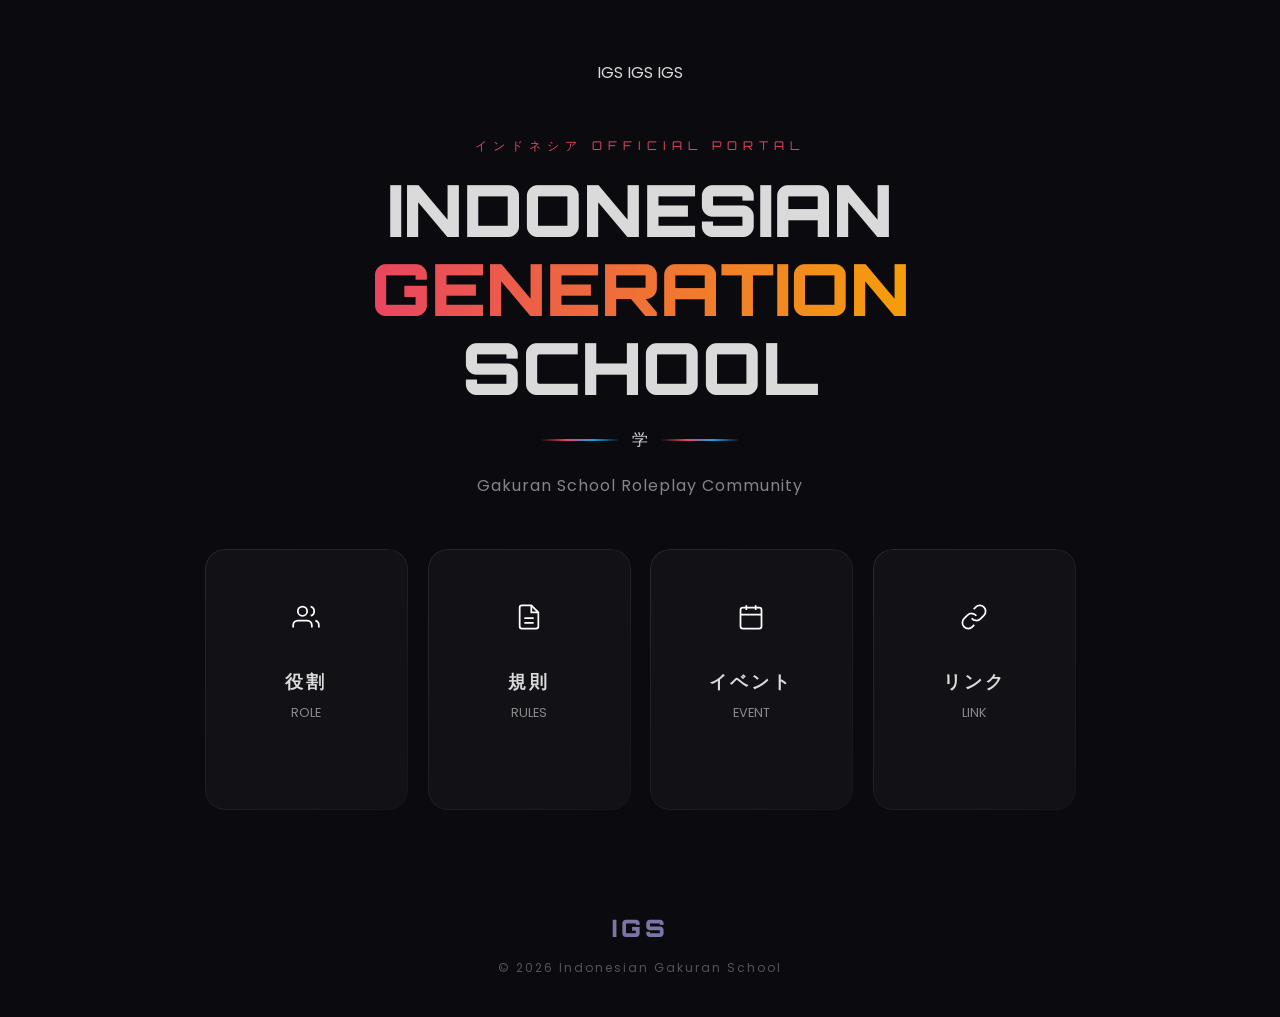
==== commit 411c8442: "Create index.html" ====
--- a/index.html
+++ b/index.html
@@ -3,51 +3,55 @@
 <head>
     <meta charset="UTF-8">
     <meta name="viewport" content="width=device-width, initial-scale=1.0">
-    <title>IGS - Indonesian Generation School</title>
+    <title>IGS - Indonesian Gakuran School</title>
     <link rel="stylesheet" href="style.css">
-    <link href="https://fonts.googleapis.com/css2?family=Orbitron:wght@400;700;900&family=Poppins:wght@300;400;500;600;700;800&family=Space+Grotesk:wght@400;500;600;700&display=swap" rel="stylesheet">
+    <link href="https://fonts.googleapis.com/css2?family=Orbitron:wght@400;700;900&family=Noto+Sans+JP:wght@400;500;700;900&family=Poppins:wght@300;400;500;600;700;800&family=Space+Grotesk:wght@400;500;600;700&display=swap" rel="stylesheet">
 </head>
 <body>
-    <div class="bg-mesh">
-        <div class="mesh-blob mesh-1"></div>
-        <div class="mesh-blob mesh-2"></div>
-        <div class="mesh-blob mesh-3"></div>
-        <div class="mesh-blob mesh-4"></div>
-        <div class="mesh-blob mesh-5"></div>
-        <div class="noise-overlay"></div>
-        <div class="grid-lines"></div>
+    <div class="bg-japan">
+        <div class="sakura-petal" style="left:10%;animation-delay:0s;"></div>
+        <div class="sakura-petal" style="left:20%;animation-delay:2s;"></div>
+        <div class="sakura-petal" style="left:30%;animation-delay:4s;"></div>
+        <div class="sakura-petal" style="left:40%;animation-delay:1s;"></div>
+        <div class="sakura-petal" style="left:50%;animation-delay:3s;"></div>
+        <div class="sakura-petal" style="left:60%;animation-delay:5s;"></div>
+        <div class="sakura-petal" style="left:70%;animation-delay:0.5s;"></div>
+        <div class="sakura-petal" style="left:80%;animation-delay:2.5s;"></div>
+        <div class="sakura-petal" style="left:90%;animation-delay:4.5s;"></div>
+        <div class="sakura-petal" style="left:15%;animation-delay:6s;"></div>
+        <div class="sakura-petal" style="left:45%;animation-delay:7s;"></div>
+        <div class="sakura-petal" style="left:75%;animation-delay:8s;"></div>
         <div class="particles" id="particles"></div>
     </div>
 
     <div class="main-wrapper">
         <div class="hero-section">
-            <div class="logo-orbit">
-                <div class="orbit-ring orbit-1"></div>
-                <div class="orbit-ring orbit-2"></div>
-                <div class="orbit-ring orbit-3"></div>
-                <div class="logo-core">
-                    <span class="logo-text">IGS</span>
-                    <div class="logo-shine"></div>
-                </div>
+            <div class="logo-glitch" data-text="IGS">
+                <span class="logo-main">IGS</span>
+                <span class="logo-red">IGS</span>
+                <span class="logo-blue">IGS</span>
             </div>
 
             <div class="title-block">
-                <div class="tag-line">OFFICIAL PORTAL</div>
-                <h1 class="hero-title">
-                    <span class="word" data-text="INDONESIAN">INDONESIAN</span>
+                <div class="tag-line">
+                    <span class="jp-text">インドネシア</span>
+                    <span class="en-text">OFFICIAL PORTAL</span>
+                </div>
+                <h1 class="hero-title glitch-title" data-text="INDONESIAN GENERATION SCHOOL">
+                    <span class="word">INDONESIAN</span>
                     <span class="word highlight" data-text="GENERATION">GENERATION</span>
-                    <span class="word" data-text="SCHOOL">SCHOOL</span>
+                    <span class="word">SCHOOL</span>
                 </h1>
                 <div class="title-divider">
-                    <span class="divider-dot"></span>
                     <span class="divider-line"></span>
-                    <span class="divider-dot"></span>
+                    <span class="divider-kanji">学</span>
+                    <span class="divider-line"></span>
                 </div>
-                <p class="hero-desc">Komunitas Roleplay Gakuran School Terbesar di Indonesia</p>
+                <p class="hero-desc">Gakuran School Roleplay Community</p>
             </div>
 
             <div class="nav-cards">
-                <a href="role.html" class="nav-card" style="--card-color: #e94560; --card-glow: rgba(233,69,96,0.3);">
+                <a href="role.html" class="nav-card japan-red">
                     <div class="card-shine"></div>
                     <div class="card-border"></div>
                     <div class="card-inner">
@@ -59,8 +63,8 @@
                                 <path d="M16 3.13a4 4 0 0 1 0 7.75"/>
                             </svg>
                         </div>
-                        <h3>ROLE</h3>
-                        <p>Struktur Organisasi & Jabatan</p>
+                        <h3>役割</h3>
+                        <p>ROLE</p>
                         <div class="card-arrow">
                             <svg viewBox="0 0 24 24" fill="none" stroke="currentColor" stroke-width="2">
                                 <path d="M5 12h14M12 5l7 7-7 7"/>
@@ -69,7 +73,7 @@
                     </div>
                 </a>
 
-                <a href="rules.html" class="nav-card" style="--card-color: #0ea5e9; --card-glow: rgba(14,165,233,0.3);">
+                <a href="rules.html" class="nav-card japan-black">
                     <div class="card-shine"></div>
                     <div class="card-border"></div>
                     <div class="card-inner">
@@ -81,8 +85,8 @@
                                 <line x1="16" y1="17" x2="8" y2="17"/>
                             </svg>
                         </div>
-                        <h3>RULES</h3>
-                        <p>Peraturan & Ketentuan IGS</p>
+                        <h3>規則</h3>
+                        <p>RULES</p>
                         <div class="card-arrow">
                             <svg viewBox="0 0 24 24" fill="none" stroke="currentColor" stroke-width="2">
                                 <path d="M5 12h14M12 5l7 7-7 7"/>
@@ -91,7 +95,7 @@
                     </div>
                 </a>
 
-                <a href="event.html" class="nav-card" style="--card-color: #f59e0b; --card-glow: rgba(245,158,11,0.3);">
+                <a href="event.html" class="nav-card japan-gold">
                     <div class="card-shine"></div>
                     <div class="card-border"></div>
                     <div class="card-inner">
@@ -103,8 +107,8 @@
                                 <line x1="3" y1="10" x2="21" y2="10"/>
                             </svg>
                         </div>
-                        <h3>EVENT</h3>
-                        <p>Event & Perlombaan Agustusan</p>
+                        <h3>イベント</h3>
+                        <p>EVENT</p>
                         <div class="card-arrow">
                             <svg viewBox="0 0 24 24" fill="none" stroke="currentColor" stroke-width="2">
                                 <path d="M5 12h14M12 5l7 7-7 7"/>
@@ -113,7 +117,7 @@
                     </div>
                 </a>
 
-                <a href="links.html" class="nav-card" style="--card-color: #8b5cf6; --card-glow: rgba(139,92,246,0.3);">
+                <a href="links.html" class="nav-card japan-white">
                     <div class="card-shine"></div>
                     <div class="card-border"></div>
                     <div class="card-inner">
@@ -123,8 +127,8 @@
                                 <path d="M14 11a5 5 0 0 0-7.54-.54l-3 3a5 5 0 0 0 7.07 7.07l1.71-1.71"/>
                             </svg>
                         </div>
-                        <h3>LINK</h3>
-                        <p>Discord & TikTok Official</p>
+                        <h3>リンク</h3>
+                        <p>LINK</p>
                         <div class="card-arrow">
                             <svg viewBox="0 0 24 24" fill="none" stroke="currentColor" stroke-width="2">
                                 <path d="M5 12h14M12 5l7 7-7 7"/>
@@ -137,12 +141,12 @@
 
         <footer class="site-footer">
             <div class="footer-content">
-                <div class="footer-brand">IGS</div>
-                <p>© 2026 Indonesian Generation School. All Rights Reserved.</p>
+                <div class="footer-brand glitch-footer" data-text="IGS">IGS</div>
+                <p>© 2026 Indonesian Gakuran School</p>
             </div>
         </footer>
     </div>
 
     <script src="main.js"></script>
 </body>
-</html>
+  </html>
--- a/style.css
+++ b/style.css
@@ -1,4 +1,4 @@
-/* ===== RESET & BASE ===== */
+/* ===== ROOT & RESET ===== */
 *, *::before, *::after {
     margin: 0;
     padding: 0;
@@ -6,18 +6,25 @@
 }
 
 :root {
-    --primary: #ff6b35;
-    --primary-glow: rgba(255, 107, 53, 0.4);
-    --secondary: #f7931e;
-    --accent: #00d4ff;
-    --accent-glow: rgba(0, 212, 255, 0.3);
-    --dark: #0a0a0f;
-    --darker: #050508;
-    --card-bg: rgba(255, 255, 255, 0.03);
-    --card-border: rgba(255, 255, 255, 0.08);
-    --text-primary: #ffffff;
-    --text-secondary: rgba(255, 255, 255, 0.7);
-    --text-muted: rgba(255, 255, 255, 0.4);
+    --bg-deep: #0a0a0f;
+    --bg-mid: #0f0f1a;
+    --bg-card: rgba(255, 255, 255, 0.03);
+    --bg-card-hover: rgba(255, 255, 255, 0.06);
+    --border-subtle: rgba(255, 255, 255, 0.06);
+    --border-hover: rgba(255, 255, 255, 0.15);
+    --text-bright: #ffffff;
+    --text-normal: rgba(255, 255, 255, 0.85);
+    --text-dim: rgba(255, 255, 255, 0.5);
+    --text-faint: rgba(255, 255, 255, 0.3);
+    --accent-red: #e94560;
+    --accent-blue: #0ea5e9;
+    --accent-gold: #f59e0b;
+    --accent-purple: #8b5cf6;
+    --accent-green: #10b981;
+    --accent-cyan: #06b6d4;
+    --font-display: 'Orbitron', sans-serif;
+    --font-body: 'Poppins', sans-serif;
+    --font-alt: 'Space Grotesk', sans-serif;
 }
 
 html {
@@ -25,201 +32,290 @@
 }
 
 body {
-    font-family: 'Poppins', sans-serif;
-    background: var(--darker);
-    color: var(--text-primary);
+    font-family: var(--font-body);
+    background: var(--bg-deep);
+    color: var(--text-normal);
     min-height: 100vh;
     overflow-x: hidden;
-    position: relative;
-}
-
-/* ===== ANIMATED BACKGROUND ===== */
-.bg-animation {
+    line-height: 1.6;
+    position: relative;
+}
+
+/* ===== ANIMATED MESH BACKGROUND ===== */
+.bg-mesh {
     position: fixed;
-    top: 0;
-    left: 0;
+    inset: 0;
+    z-index: -1;
+    overflow: hidden;
+    background: radial-gradient(ellipse at 20% 20%, rgba(233, 69, 96, 0.08) 0%, transparent 50%),
+                radial-gradient(ellipse at 80% 80%, rgba(14, 165, 233, 0.06) 0%, transparent 50%),
+                radial-gradient(ellipse at 50% 50%, rgba(139, 92, 246, 0.04) 0%, transparent 60%),
+                var(--bg-deep);
+}
+
+.mesh-blob {
+    position: absolute;
+    border-radius: 50%;
+    filter: blur(100px);
+    opacity: 0.4;
+    animation: meshFloat 25s infinite ease-in-out;
+}
+
+.mesh-1 {
+    width: 700px;
+    height: 700px;
+    background: radial-gradient(circle, rgba(233, 69, 96, 0.3), transparent 70%);
+    top: -20%;
+    left: -10%;
+    animation-delay: 0s;
+}
+
+.mesh-2 {
+    width: 600px;
+    height: 600px;
+    background: radial-gradient(circle, rgba(14, 165, 233, 0.25), transparent 70%);
+    bottom: -20%;
+    right: -10%;
+    animation-delay: -8s;
+}
+
+.mesh-3 {
+    width: 500px;
+    height: 500px;
+    background: radial-gradient(circle, rgba(139, 92, 246, 0.2), transparent 70%);
+    top: 40%;
+    left: 60%;
+    animation-delay: -16s;
+}
+
+.mesh-4 {
+    width: 400px;
+    height: 400px;
+    background: radial-gradient(circle, rgba(245, 158, 11, 0.15), transparent 70%);
+    top: 60%;
+    left: 10%;
+    animation-delay: -5s;
+}
+
+.mesh-5 {
+    width: 450px;
+    height: 450px;
+    background: radial-gradient(circle, rgba(6, 182, 212, 0.15), transparent 70%);
+    top: 10%;
+    right: 30%;
+    animation-delay: -12s;
+}
+
+@keyframes meshFloat {
+    0%, 100% { transform: translate(0, 0) scale(1) rotate(0deg); }
+    20% { transform: translate(60px, -40px) scale(1.1) rotate(5deg); }
+    40% { transform: translate(-40px, 60px) scale(0.9) rotate(-3deg); }
+    60% { transform: translate(30px, 30px) scale(1.05) rotate(2deg); }
+    80% { transform: translate(-50px, -20px) scale(0.95) rotate(-4deg); }
+}
+
+.noise-overlay {
+    position: absolute;
+    inset: 0;
+    opacity: 0.03;
+    background-image: url("data:image/svg+xml,%3Csvg viewBox='0 0 256 256' xmlns='http://www.w3.org/2000/svg'%3E%3Cfilter id='noise'%3E%3CfeTurbulence type='fractalNoise' baseFrequency='0.9' numOctaves='4' stitchTiles='stitch'/%3E%3C/filter%3E%3Crect width='100%25' height='100%25' filter='url(%23noise)'/%3E%3C/svg%3E");
+    pointer-events: none;
+}
+
+.grid-lines {
+    position: absolute;
+    inset: 0;
+    background-image: 
+        linear-gradient(rgba(255,255,255,0.015) 1px, transparent 1px),
+        linear-gradient(90deg, rgba(255,255,255,0.015) 1px, transparent 1px);
+    background-size: 60px 60px;
+    pointer-events: none;
+}
+
+.particles {
+    position: absolute;
     width: 100%;
     height: 100%;
-    z-index: -1;
-    overflow: hidden;
-}
-
-.bg-blob {
-    position: absolute;
+}
+
+.particle {
+    position: absolute;
+    width: 3px;
+    height: 3px;
+    background: var(--accent-cyan);
     border-radius: 50%;
-    filter: blur(80px);
-    opacity: 0.5;
-    animation: blobFloat 20s infinite ease-in-out;
-}
-
-.blob-1 {
-    width: 600px;
-    height: 600px;
-    background: radial-gradient(circle, var(--primary-glow), transparent 70%);
-    top: -10%;
-    left: -10%;
-    animation-delay: 0s;
-}
-
-.blob-2 {
-    width: 500px;
-    height: 500px;
-    background: radial-gradient(circle, var(--accent-glow), transparent 70%);
-    bottom: -10%;
-    right: -10%;
-    animation-delay: -7s;
-}
-
-.blob-3 {
-    width: 400px;
-    height: 400px;
-    background: radial-gradient(circle, rgba(255, 107, 53, 0.2), transparent 70%);
-    top: 50%;
-    left: 50%;
-    animation-delay: -14s;
-}
-
-@keyframes blobFloat {
-    0%, 100% { transform: translate(0, 0) scale(1); }
-    25% { transform: translate(50px, -50px) scale(1.1); }
-    50% { transform: translate(-30px, 30px) scale(0.9); }
-    75% { transform: translate(20px, 40px) scale(1.05); }
-}
-
-/* Particles */
-.particles {
-    position: absolute;
+    opacity: 0;
+    animation: particleRise linear infinite;
+    box-shadow: 0 0 6px var(--accent-cyan);
+}
+
+@keyframes particleRise {
+    0% { opacity: 0; transform: translateY(100vh) scale(0); }
+    10% { opacity: 0.8; }
+    90% { opacity: 0.8; }
+    100% { opacity: 0; transform: translateY(-10vh) scale(1); }
+}
+
+/* ===== MAIN WRAPPER ===== */
+.main-wrapper, .page-wrapper {
+    min-height: 100vh;
+    display: flex;
+    flex-direction: column;
+}
+
+/* ===== HERO SECTION (INDEX) ===== */
+.hero-section {
+    flex: 1;
+    display: flex;
+    flex-direction: column;
+    align-items: center;
+    justify-content: center;
+    padding: 60px 20px;
+    gap: 50px;
+}
+
+/* Logo Orbit */
+.logo-orbit {
+    position: relative;
+    width: 160px;
+    height: 160px;
+    display: flex;
+    align-items: center;
+    justify-content: center;
+}
+
+.orbit-ring {
+    position: absolute;
+    border-radius: 50%;
+    border: 1px solid transparent;
+    animation: orbitSpin linear infinite;
+}
+
+.orbit-1 {
     width: 100%;
     height: 100%;
-}
-
-.particle {
-    position: absolute;
-    width: 4px;
-    height: 4px;
-    background: var(--primary);
-    border-radius: 50%;
-    opacity: 0;
-    animation: particleFloat linear infinite;
-}
-
-@keyframes particleFloat {
-    0% { opacity: 0; transform: translateY(100vh) scale(0); }
-    10% { opacity: 1; }
-    90% { opacity: 1; }
-    100% { opacity: 0; transform: translateY(-10vh) scale(1); }
-}
-
-/* ===== MAIN CONTAINER ===== */
-.main-container {
-    min-height: 100vh;
-    display: flex;
-    flex-direction: column;
+    border-top-color: var(--accent-red);
+    border-right-color: transparent;
+    animation-duration: 8s;
+}
+
+.orbit-2 {
+    width: 130%;
+    height: 130%;
+    border-bottom-color: var(--accent-blue);
+    border-left-color: transparent;
+    animation-duration: 12s;
+    animation-direction: reverse;
+}
+
+.orbit-3 {
+    width: 160%;
+    height: 160%;
+    border-top-color: var(--accent-purple);
+    border-bottom-color: transparent;
+    animation-duration: 16s;
+}
+
+@keyframes orbitSpin {
+    to { transform: rotate(360deg); }
+}
+
+.logo-core {
+    position: relative;
+    width: 100px;
+    height: 100px;
+    border-radius: 24px;
+    background: linear-gradient(135deg, rgba(233,69,96,0.2), rgba(14,165,233,0.2));
+    backdrop-filter: blur(20px);
+    border: 1px solid rgba(255,255,255,0.1);
+    display: flex;
     align-items: center;
     justify-content: center;
-    padding: 40px 20px;
-    position: relative;
-}
-
-/* ===== LOGO BADGE ===== */
-.logo-badge {
-    position: relative;
-    width: 120px;
-    height: 120px;
-    margin-bottom: 30px;
-    animation: badgePulse 3s ease-in-out infinite;
-}
-
-.badge-ring {
-    position: absolute;
-    inset: 0;
-    border-radius: 50%;
-    border: 3px solid transparent;
-    border-top-color: var(--primary);
-    border-right-color: var(--secondary);
-    animation: ringSpin 4s linear infinite;
-}
-
-.badge-ring::before {
-    content: '';
-    position: absolute;
-    inset: -8px;
-    border-radius: 50%;
-    border: 2px solid transparent;
-    border-bottom-color: var(--accent);
-    border-left-color: var(--primary);
-    animation: ringSpin 6s linear infinite reverse;
-}
-
-.badge-inner {
-    position: absolute;
-    inset: 10px;
-    border-radius: 50%;
-    background: linear-gradient(135deg, rgba(255,107,53,0.2), rgba(0,212,255,0.2));
-    display: flex;
-    align-items: center;
-    justify-content: center;
-    backdrop-filter: blur(10px);
-    border: 1px solid var(--card-border);
-}
-
-.badge-text {
-    font-family: 'Orbitron', sans-serif;
-    font-size: 2rem;
+    overflow: hidden;
+    animation: logoFloat 4s ease-in-out infinite;
+    box-shadow: 0 0 40px rgba(233,69,96,0.15), inset 0 0 20px rgba(255,255,255,0.05);
+}
+
+@keyframes logoFloat {
+    0%, 100% { transform: translateY(0); }
+    50% { transform: translateY(-10px); }
+}
+
+.logo-text {
+    font-family: var(--font-display);
+    font-size: 2.2rem;
     font-weight: 900;
-    background: linear-gradient(135deg, var(--primary), var(--accent));
+    background: linear-gradient(135deg, var(--accent-red), var(--accent-blue), var(--accent-purple));
+    background-size: 200% 200%;
     -webkit-background-clip: text;
     -webkit-text-fill-color: transparent;
     background-clip: text;
-    text-shadow: 0 0 30px var(--primary-glow);
-}
-
-@keyframes badgePulse {
-    0%, 100% { transform: scale(1); }
-    50% { transform: scale(1.05); }
-}
-
-@keyframes ringSpin {
-    to { transform: rotate(360deg); }
-}
-
-/* ===== TITLE SECTION ===== */
-.title-section {
+    animation: gradientMove 4s ease infinite;
+    letter-spacing: 2px;
+}
+
+@keyframes gradientMove {
+    0%, 100% { background-position: 0% 50%; }
+    50% { background-position: 100% 50%; }
+}
+
+.logo-shine {
+    position: absolute;
+    inset: 0;
+    background: linear-gradient(105deg, transparent 40%, rgba(255,255,255,0.1) 50%, transparent 60%);
+    animation: shineSweep 3s ease-in-out infinite;
+}
+
+@keyframes shineSweep {
+    0% { transform: translateX(-100%); }
+    100% { transform: translateX(100%); }
+}
+
+/* Title Block */
+.title-block {
     text-align: center;
-    margin-bottom: 50px;
-}
-
-.main-title {
-    font-family: 'Orbitron', sans-serif;
-    font-size: clamp(1.5rem, 5vw, 3.5rem);
+    max-width: 800px;
+}
+
+.tag-line {
+    font-family: var(--font-display);
+    font-size: 0.75rem;
+    letter-spacing: 6px;
+    color: var(--accent-red);
+    margin-bottom: 15px;
+    opacity: 0;
+    animation: fadeInUp 0.8s ease-out 0.5s forwards;
+}
+
+.hero-title {
+    font-family: var(--font-display);
+    font-size: clamp(2rem, 6vw, 4.5rem);
     font-weight: 900;
-    line-height: 1.2;
-    margin-bottom: 15px;
-}
-
-.title-line {
+    line-height: 1.1;
+    margin-bottom: 20px;
+}
+
+.hero-title .word {
     display: block;
-    position: relative;
-    animation: titleReveal 1s ease-out forwards;
-    opacity: 0;
-    transform: translateY(30px);
-}
-
-.title-line:nth-child(1) { animation-delay: 0.2s; }
-.title-line:nth-child(2) { animation-delay: 0.4s; }
-.title-line:nth-child(3) { animation-delay: 0.6s; }
-
-.title-line.highlight {
-    background: linear-gradient(90deg, var(--primary), var(--secondary), var(--accent), var(--primary));
+    opacity: 0;
+    transform: translateY(40px);
+    animation: titleSlideUp 0.8s ease-out forwards;
+}
+
+.hero-title .word:nth-child(1) { animation-delay: 0.7s; }
+.hero-title .word:nth-child(2) { animation-delay: 0.9s; }
+.hero-title .word:nth-child(3) { animation-delay: 1.1s; }
+
+.hero-title .word.highlight {
+    background: linear-gradient(90deg, var(--accent-red), var(--accent-gold), var(--accent-blue), var(--accent-red));
     background-size: 300% 100%;
     -webkit-background-clip: text;
     -webkit-text-fill-color: transparent;
     background-clip: text;
-    animation: titleReveal 1s ease-out forwards, gradientShift 4s linear infinite;
-    animation-delay: 0.4s, 1.4s;
-}
-
-@keyframes titleReveal {
+    animation: titleSlideUp 0.8s ease-out 0.9s forwards, gradientShift 5s linear infinite 1.7s;
+}
+
+@keyframes titleSlideUp {
     to { opacity: 1; transform: translateY(0); }
 }
 
@@ -228,45 +324,53 @@
     100% { background-position: 300% 50%; }
 }
 
-.subtitle-wrapper {
-    display: inline-block;
-    position: relative;
-}
-
-.subtitle {
-    font-size: 1.1rem;
-    color: var(--text-secondary);
-    letter-spacing: 3px;
-    text-transform: uppercase;
-    animation: fadeInUp 1s ease-out 0.8s forwards;
-    opacity: 0;
-}
-
-.subtitle-underline {
+.title-divider {
+    display: flex;
+    align-items: center;
+    justify-content: center;
+    gap: 12px;
+    margin-bottom: 20px;
+    opacity: 0;
+    animation: fadeIn 1s ease-out 1.3s forwards;
+}
+
+.divider-line {
+    width: 80px;
     height: 2px;
-    background: linear-gradient(90deg, transparent, var(--primary), var(--accent), transparent);
-    margin-top: 8px;
-    animation: expandWidth 1.5s ease-out 1s forwards;
-    width: 0;
-}
-
-@keyframes fadeInUp {
-    to { opacity: 1; transform: translateY(0); }
-    from { opacity: 0; transform: translateY(20px); }
-}
-
-@keyframes expandWidth {
-    to { width: 100%; }
-}
-
-/* ===== NAVIGATION GRID ===== */
-.nav-grid {
+    background: linear-gradient(90deg, transparent, var(--accent-red), var(--accent-blue), transparent);
+    border-radius: 2px;
+}
+
+.divider-dot {
+    width: 8px;
+    height: 8px;
+    background: var(--accent-gold);
+    border-radius: 50%;
+    box-shadow: 0 0 10px var(--accent-gold);
+    animation: dotPulse 2s ease-in-out infinite;
+}
+
+@keyframes dotPulse {
+    0%, 100% { transform: scale(1); opacity: 1; }
+    50% { transform: scale(1.5); opacity: 0.5; }
+}
+
+.hero-desc {
+    font-size: 1rem;
+    color: var(--text-dim);
+    letter-spacing: 1px;
+    opacity: 0;
+    animation: fadeInUp 0.8s ease-out 1.5s forwards;
+}
+
+/* Nav Cards */
+.nav-cards {
     display: grid;
-    grid-template-columns: repeat(auto-fit, minmax(220px, 1fr));
-    gap: 25px;
+    grid-template-columns: repeat(auto-fit, minmax(200px, 1fr));
+    gap: 20px;
     width: 100%;
     max-width: 900px;
-    padding: 0 10px;
+    padding: 0 15px;
 }
 
 .nav-card {
@@ -274,176 +378,155 @@
     text-decoration: none;
     color: inherit;
     border-radius: 20px;
-    overflow: hidden;
-    opacity: 0;
-    transform: translateY(40px) scale(0.9);
-    animation: cardAppear 0.8s ease-out forwards;
-}
-
-.nav-card[data-delay="0"] { animation-delay: 1.2s; }
-.nav-card[data-delay="1"] { animation-delay: 1.4s; }
-.nav-card[data-delay="2"] { animation-delay: 1.6s; }
-.nav-card[data-delay="3"] { animation-delay: 1.8s; }
-
-@keyframes cardAppear {
+    opacity: 0;
+    transform: translateY(50px) scale(0.95);
+    animation: cardReveal 0.7s cubic-bezier(0.34, 1.56, 0.64, 1) forwards;
+}
+
+.nav-card:nth-child(1) { animation-delay: 1.7s; }
+.nav-card:nth-child(2) { animation-delay: 1.85s; }
+.nav-card:nth-child(3) { animation-delay: 2.0s; }
+.nav-card:nth-child(4) { animation-delay: 2.15s; }
+
+@keyframes cardReveal {
     to { opacity: 1; transform: translateY(0) scale(1); }
 }
 
-.card-glow {
+.card-shine {
+    position: absolute;
+    inset: -2px;
+    border-radius: 22px;
+    background: linear-gradient(135deg, var(--card-color), transparent 50%);
+    opacity: 0;
+    transition: opacity 0.5s ease;
+    z-index: 0;
+}
+
+.card-border {
     position: absolute;
     inset: 0;
-    background: linear-gradient(135deg, var(--primary-glow), var(--accent-glow));
-    opacity: 0;
-    transition: opacity 0.5s ease;
     border-radius: 20px;
-}
-
-.card-content {
-    position: relative;
-    background: var(--card-bg);
-    backdrop-filter: blur(20px);
-    border: 1px solid var(--card-border);
+    padding: 1px;
+    background: linear-gradient(135deg, rgba(255,255,255,0.1), rgba(255,255,255,0.02));
+    -webkit-mask: linear-gradient(#fff 0 0) content-box, linear-gradient(#fff 0 0);
+    mask: linear-gradient(#fff 0 0) content-box, linear-gradient(#fff 0 0);
+    -webkit-mask-composite: xor;
+    mask-composite: exclude;
+    z-index: 1;
+}
+
+.card-inner {
+    position: relative;
+    background: var(--bg-card);
+    backdrop-filter: blur(30px);
     border-radius: 20px;
     padding: 35px 25px;
     text-align: center;
     transition: all 0.4s cubic-bezier(0.175, 0.885, 0.32, 1.275);
+    z-index: 2;
     overflow: hidden;
 }
 
-.card-content::before {
+.card-inner::before {
     content: '';
     position: absolute;
     top: 0;
     left: -100%;
     width: 100%;
     height: 100%;
-    background: linear-gradient(90deg, transparent, rgba(255,255,255,0.05), transparent);
-    transition: left 0.6s ease;
-}
-
-.nav-card:hover .card-content::before {
+    background: linear-gradient(90deg, transparent, rgba(255,255,255,0.04), transparent);
+    transition: left 0.7s ease;
+}
+
+.nav-card:hover .card-inner::before {
     left: 100%;
 }
 
-.nav-card:hover .card-glow {
+.nav-card:hover .card-shine {
     opacity: 1;
 }
 
-.nav-card:hover .card-content {
-    transform: translateY(-8px) scale(1.02);
-    border-color: rgba(255, 107, 53, 0.3);
-    box-shadow: 0 20px 60px rgba(255, 107, 53, 0.15), 0 0 40px rgba(0, 212, 255, 0.1);
-}
-
-.card-icon {
-    width: 60px;
-    height: 60px;
-    margin: 0 auto 15px;
-    background: linear-gradient(135deg, var(--primary), var(--secondary));
-    border-radius: 16px;
+.nav-card:hover .card-inner {
+    transform: translateY(-10px) scale(1.03);
+    background: var(--bg-card-hover);
+    box-shadow: 0 25px 60px var(--card-glow), 0 0 30px rgba(255,255,255,0.05);
+}
+
+.card-icon-wrap {
+    width: 65px;
+    height: 65px;
+    margin: 0 auto 18px;
+    background: linear-gradient(135deg, var(--card-color), rgba(255,255,255,0.1));
+    border-radius: 18px;
     display: flex;
     align-items: center;
     justify-content: center;
     transition: all 0.4s ease;
-}
-
-.card-icon svg {
+    position: relative;
+}
+
+.card-icon-wrap::after {
+    content: '';
+    position: absolute;
+    inset: -2px;
+    border-radius: 20px;
+    background: linear-gradient(135deg, var(--card-color), transparent);
+    opacity: 0;
+    transition: opacity 0.4s ease;
+    z-index: -1;
+}
+
+.nav-card:hover .card-icon-wrap {
+    transform: rotate(8deg) scale(1.1);
+}
+
+.nav-card:hover .card-icon-wrap::after {
+    opacity: 0.5;
+}
+
+.card-icon-wrap svg {
     width: 28px;
     height: 28px;
     color: white;
 }
 
-.nav-card:hover .card-icon {
-    transform: rotate(10deg) scale(1.1);
-    box-shadow: 0 10px 30px var(--primary-glow);
-}
-
-.card-content h3 {
-    font-family: 'Orbitron', sans-serif;
-    font-size: 1.3rem;
+.card-inner h3 {
+    font-family: var(--font-display);
+    font-size: 1.1rem;
     font-weight: 700;
     margin-bottom: 8px;
-    letter-spacing: 2px;
-}
-
-.card-content p {
-    font-size: 0.85rem;
-    color: var(--text-muted);
+    letter-spacing: 3px;
+}
+
+.card-inner p {
+    font-size: 0.8rem;
+    color: var(--text-dim);
     margin-bottom: 15px;
 }
 
 .card-arrow {
-    font-size: 1.5rem;
-    color: var(--primary);
-    opacity: 0;
-    transform: translateX(-10px);
+    display: inline-flex;
+    align-items: center;
+    justify-content: center;
+    width: 36px;
+    height: 36px;
+    border-radius: 50%;
+    background: rgba(255,255,255,0.05);
+    opacity: 0;
+    transform: scale(0.5);
     transition: all 0.3s ease;
+}
+
+.card-arrow svg {
+    width: 16px;
+    height: 16px;
+    color: var(--text-normal);
 }
 
 .nav-card:hover .card-arrow {
     opacity: 1;
-    transform: translateX(0);
-}
-
-/* ===== FOOTER ===== */
-.main-footer {
-    margin-top: 60px;
-    text-align: center;
-    position: relative;
-    padding: 20px;
-}
-
-.main-footer p {
-    color: var(--text-muted);
-    font-size: 0.8rem;
-    letter-spacing: 1px;
-}
-
-.footer-glow {
-    position: absolute;
-    bottom: 0;
-    left: 50%;
-    transform: translateX(-50%);
-    width: 200px;
-    height: 2px;
-    background: linear-gradient(90deg, transparent, var(--primary), transparent);
-    animation: footerPulse 3s ease-in-out infinite;
-}
-
-@keyframes footerPulse {
-    0%, 100% { opacity: 0.3; }
-    50% { opacity: 1; }
-}
-
-/* ===== PAGE TRANSITION ===== */
-.page-transition {
-    position: fixed;
-    inset: 0;
-    background: var(--darker);
-    z-index: 9999;
-    display: flex;
-    align-items: center;
-    justify-content: center;
-    transition: opacity 0.5s ease, visibility 0.5s ease;
-}
-
-.page-transition.hidden {
-    opacity: 0;
-    visibility: hidden;
-}
-
-.transition-spinner {
-    width: 50px;
-    height: 50px;
-    border: 3px solid transparent;
-    border-top-color: var(--primary);
-    border-right-color: var(--accent);
-    border-radius: 50%;
-    animation: spin 1s linear infinite;
-}
-
-@keyframes spin {
-    to { transform: rotate(360deg); }
+    transform: scale(1);
+    background: var(--card-color);
 }
 
 /* ===== BACK BUTTON ===== */
@@ -454,16 +537,17 @@
     z-index: 100;
     display: flex;
     align-items: center;
-    gap: 8px;
-    padding: 10px 20px;
-    background: var(--card-bg);
-    backdrop-filter: blur(20px);
-    border: 1px solid var(--card-border);
+    gap: 10px;
+    padding: 12px 22px;
+    background: var(--bg-card);
+    backdrop-filter: blur(30px);
+    border: 1px solid var(--border-subtle);
     border-radius: 50px;
-    color: var(--text-primary);
+    color: var(--text-normal);
     text-decoration: none;
     font-size: 0.9rem;
     font-weight: 600;
+    font-family: var(--font-alt);
     transition: all 0.3s ease;
     animation: fadeInLeft 0.6s ease-out 0.3s forwards;
     opacity: 0;
@@ -471,10 +555,10 @@
 }
 
 .back-btn:hover {
-    background: rgba(255, 107, 53, 0.1);
-    border-color: var(--primary);
+    background: rgba(233, 69, 96, 0.1);
+    border-color: var(--accent-red);
     transform: translateX(-5px);
-    box-shadow: 0 5px 20px var(--primary-glow);
+    box-shadow: 0 5px 25px rgba(233, 69, 96, 0.2);
 }
 
 .back-btn svg {
@@ -486,706 +570,1022 @@
     to { opacity: 1; transform: translateX(0); }
 }
 
-/* ===== PAGE HEADER ===== */
-.page-header {
+/* ===== PAGE HERO ===== */
+.page-hero {
     text-align: center;
-    padding: 100px 20px 50px;
-    position: relative;
-}
-
-.page-header h1 {
-    font-family: 'Orbitron', sans-serif;
-    font-size: clamp(2rem, 6vw, 4rem);
+    padding: 120px 20px 60px;
+}
+
+.page-badge {
+    display: inline-block;
+    padding: 8px 22px;
+    background: linear-gradient(135deg, rgba(233,69,96,0.15), rgba(14,165,233,0.1));
+    border: 1px solid rgba(233,69,96,0.2);
+    border-radius: 50px;
+    font-family: var(--font-display);
+    font-size: 0.7rem;
+    font-weight: 700;
+    letter-spacing: 4px;
+    color: var(--accent-red);
+    margin-bottom: 20px;
+    opacity: 0;
+    animation: fadeInUp 0.6s ease-out 0.3s forwards;
+}
+
+.page-title {
+    font-family: var(--font-display);
+    font-size: clamp(2.5rem, 7vw, 5rem);
     font-weight: 900;
-    background: linear-gradient(135deg, var(--primary), var(--accent));
+    background: linear-gradient(135deg, var(--accent-red), var(--accent-blue));
     -webkit-background-clip: text;
     -webkit-text-fill-color: transparent;
     background-clip: text;
     margin-bottom: 10px;
-    animation: titleReveal 0.8s ease-out forwards;
-}
-
-.page-header .page-subtitle {
-    color: var(--text-secondary);
+    animation: titleSlideUp 0.8s ease-out 0.5s forwards;
+    opacity: 0;
+    transform: translateY(30px);
+}
+
+.page-subtitle {
+    color: var(--text-dim);
     font-size: 1rem;
     letter-spacing: 3px;
     text-transform: uppercase;
-    animation: fadeInUp 0.8s ease-out 0.3s forwards;
-    opacity: 0;
-}
-
-.header-line {
-    width: 100px;
-    height: 3px;
-    background: linear-gradient(90deg, var(--primary), var(--accent));
-    margin: 20px auto 0;
-    border-radius: 3px;
-    animation: expandWidth 1s ease-out 0.5s forwards;
-}
-
-/* ===== CONTENT SECTION ===== */
-.content-section {
-    max-width: 900px;
-    margin: 0 auto;
-    padding: 0 20px 60px;
-}
-
-/* ===== ROLE PAGE ===== */
-.role-grid {
+    opacity: 0;
+    animation: fadeInUp 0.6s ease-out 0.7s forwards;
+}
+
+.page-divider {
+    display: flex;
+    align-items: center;
+    justify-content: center;
+    gap: 8px;
+    margin-top: 25px;
+    opacity: 0;
+    animation: fadeIn 0.8s ease-out 0.9s forwards;
+}
+
+.page-divider span {
+    width: 6px;
+    height: 6px;
+    border-radius: 50%;
+    background: var(--accent-red);
+    box-shadow: 0 0 10px var(--accent-red);
+}
+
+.page-divider span:nth-child(2) {
+    width: 60px;
+    height: 2px;
+    border-radius: 1px;
+    background: linear-gradient(90deg, var(--accent-red), var(--accent-blue));
+}
+
+/* ===== ROLE LIST ===== */
+.role-list {
+    max-width: 800px;
+    margin: 0 auto 60px;
+    padding: 0 20px;
     display: flex;
     flex-direction: column;
+    gap: 16px;
+}
+
+.role-item {
+    position: relative;
+    display: flex;
+    align-items: center;
     gap: 20px;
-}
-
-.role-card {
-    background: var(--card-bg);
+    padding: 22px 28px;
+    background: var(--bg-card);
     backdrop-filter: blur(20px);
-    border: 1px solid var(--card-border);
-    border-radius: 16px;
-    padding: 25px 30px;
-    display: flex;
-    align-items: center;
-    gap: 20px;
-    opacity: 0;
-    transform: translateX(-30px);
-    animation: slideInLeft 0.6s ease-out forwards;
-    transition: all 0.3s ease;
-    position: relative;
+    border: 1px solid var(--border-subtle);
+    border-radius: 18px;
+    opacity: 0;
+    transform: translateX(-40px);
+    animation: slideInRight 0.6s ease-out forwards;
+    transition: all 0.4s cubic-bezier(0.175, 0.885, 0.32, 1.275);
     overflow: hidden;
 }
 
-.role-card:nth-child(1) { animation-delay: 0.4s; }
-.role-card:nth-child(2) { animation-delay: 0.5s; }
-.role-card:nth-child(3) { animation-delay: 0.6s; }
-.role-card:nth-child(4) { animation-delay: 0.7s; }
-.role-card:nth-child(5) { animation-delay: 0.8s; }
-.role-card:nth-child(6) { animation-delay: 0.9s; }
-.role-card:nth-child(7) { animation-delay: 1.0s; }
-
-@keyframes slideInLeft {
+.role-item:nth-child(1) { animation-delay: 0.5s; }
+.role-item:nth-child(2) { animation-delay: 0.6s; }
+.role-item:nth-child(3) { animation-delay: 0.7s; }
+.role-item:nth-child(4) { animation-delay: 0.8s; }
+.role-item:nth-child(5) { animation-delay: 0.9s; }
+.role-item:nth-child(6) { animation-delay: 1.0s; }
+.role-item:nth-child(7) { animation-delay: 1.1s; }
+
+@keyframes slideInRight {
     to { opacity: 1; transform: translateX(0); }
 }
 
-.role-card:hover {
-    border-color: rgba(255, 107, 53, 0.3);
-    transform: translateX(10px);
-    box-shadow: 0 10px 40px rgba(255, 107, 53, 0.1);
-}
-
-.role-card::before {
-    content: '';
+.role-glow {
     position: absolute;
     left: 0;
     top: 0;
     bottom: 0;
     width: 4px;
-    background: linear-gradient(180deg, var(--primary), var(--accent));
+    background: var(--role-accent);
     border-radius: 4px 0 0 4px;
     opacity: 0;
     transition: opacity 0.3s ease;
-}
-
-.role-card:hover::before {
+    box-shadow: 0 0 20px var(--role-accent);
+}
+
+.role-item:hover {
+    transform: translateX(8px) scale(1.01);
+    border-color: rgba(255,255,255,0.12);
+    background: var(--bg-card-hover);
+}
+
+.role-item:hover .role-glow {
     opacity: 1;
 }
 
-.role-icon {
-    width: 50px;
-    height: 50px;
-    min-width: 50px;
-    border-radius: 12px;
-    background: linear-gradient(135deg, var(--primary), var(--secondary));
+.role-avatar {
+    width: 55px;
+    height: 55px;
+    min-width: 55px;
+    border-radius: 14px;
+    background: linear-gradient(135deg, var(--role-accent), rgba(255,255,255,0.1));
     display: flex;
     align-items: center;
     justify-content: center;
-    font-size: 1.3rem;
-    font-weight: 700;
-    font-family: 'Orbitron', sans-serif;
+    font-family: var(--font-display);
+    font-weight: 900;
+    font-size: 1.1rem;
     color: white;
     transition: all 0.3s ease;
-}
-
-.role-card:hover .role-icon {
+    box-shadow: 0 5px 20px rgba(0,0,0,0.3);
+}
+
+.role-item:hover .role-avatar {
     transform: scale(1.1) rotate(5deg);
-    box-shadow: 0 5px 20px var(--primary-glow);
-}
-
-.role-info h3 {
-    font-family: 'Orbitron', sans-serif;
-    font-size: 1.1rem;
+    box-shadow: 0 8px 30px var(--role-accent);
+}
+
+.role-details {
+    flex: 1;
+}
+
+.role-details h3 {
+    font-family: var(--font-display);
+    font-size: 1rem;
     font-weight: 700;
-    color: var(--text-primary);
-    margin-bottom: 5px;
+    color: var(--text-bright);
+    margin-bottom: 4px;
     letter-spacing: 1px;
 }
 
-.role-info p {
-    color: var(--text-muted);
-    font-size: 0.9rem;
-}
-
-.role-badge {
-    margin-left: auto;
-    padding: 6px 16px;
-    background: rgba(255, 107, 53, 0.1);
-    border: 1px solid rgba(255, 107, 53, 0.2);
+.role-details p {
+    font-size: 0.82rem;
+    color: var(--text-dim);
+    line-height: 1.5;
+}
+
+.role-status {
+    display: flex;
+    align-items: center;
+    gap: 8px;
+    padding: 8px 16px;
+    background: rgba(255,255,255,0.03);
+    border: 1px solid rgba(255,255,255,0.06);
+    border-radius: 50px;
+    font-size: 0.7rem;
+    font-weight: 700;
+    font-family: var(--font-display);
+    letter-spacing: 2px;
+    color: var(--text-faint);
+    transition: all 0.3s ease;
+}
+
+.role-item:hover .role-status {
+    background: rgba(233, 69, 96, 0.1);
+    border-color: rgba(233, 69, 96, 0.3);
+    color: var(--accent-red);
+}
+
+.status-dot {
+    width: 6px;
+    height: 6px;
+    border-radius: 50%;
+    background: currentColor;
+    animation: statusBlink 2s ease-in-out infinite;
+}
+
+@keyframes statusBlink {
+    0%, 100% { opacity: 1; }
+    50% { opacity: 0.3; }
+}
+
+/* ===== RULES ===== */
+.rules-wrapper {
+    max-width: 850px;
+    margin: 0 auto 60px;
+    padding: 0 20px;
+}
+
+.rules-header {
+    text-align: center;
+    margin-bottom: 40px;
+    opacity: 0;
+    animation: fadeInUp 0.8s ease-out 0.5s forwards;
+}
+
+.rules-icon {
+    font-size: 3rem;
+    margin-bottom: 15px;
+    display: inline-block;
+    animation: iconBounce 2s ease-in-out infinite;
+}
+
+@keyframes iconBounce {
+    0%, 100% { transform: translateY(0); }
+    50% { transform: translateY(-8px); }
+}
+
+.rules-header h2 {
+    font-family: var(--font-display);
+    font-size: 1.4rem;
+    font-weight: 700;
+    background: linear-gradient(135deg, var(--accent-red), var(--accent-gold));
+    -webkit-background-clip: text;
+    -webkit-text-fill-color: transparent;
+    background-clip: text;
+    letter-spacing: 2px;
+}
+
+.rules-list {
+    display: flex;
+    flex-direction: column;
+    gap: 14px;
+    margin-bottom: 40px;
+}
+
+.rule-entry {
+    display: flex;
+    gap: 18px;
+    padding: 22px 26px;
+    background: var(--bg-card);
+    backdrop-filter: blur(20px);
+    border: 1px solid var(--border-subtle);
+    border-radius: 16px;
+    opacity: 0;
+    transform: translateX(-25px);
+    animation: slideInRight 0.5s ease-out forwards;
+    transition: all 0.3s ease;
+    position: relative;
+    overflow: hidden;
+}
+
+.rule-entry:nth-child(1) { animation-delay: 0.6s; }
+.rule-entry:nth-child(2) { animation-delay: 0.65s; }
+.rule-entry:nth-child(3) { animation-delay: 0.7s; }
+.rule-entry:nth-child(4) { animation-delay: 0.75s; }
+.rule-entry:nth-child(5) { animation-delay: 0.8s; }
+.rule-entry:nth-child(6) { animation-delay: 0.85s; }
+.rule-entry:nth-child(7) { animation-delay: 0.9s; }
+.rule-entry:nth-child(8) { animation-delay: 0.95s; }
+.rule-entry:nth-child(9) { animation-delay: 1.0s; }
+.rule-entry:nth-child(10) { animation-delay: 1.05s; }
+.rule-entry:nth-child(11) { animation-delay: 1.1s; }
+.rule-entry:nth-child(12) { animation-delay: 1.15s; }
+.rule-entry:nth-child(13) { animation-delay: 1.2s; }
+.rule-entry:nth-child(14) { animation-delay: 1.25s; }
+.rule-entry:nth-child(15) { animation-delay: 1.3s; }
+
+.rule-entry::before {
+    content: '';
+    position: absolute;
+    left: 0;
+    top: 0;
+    bottom: 0;
+    width: 3px;
+    background: linear-gradient(180deg, var(--accent-red), var(--accent-blue));
+    border-radius: 3px 0 0 3px;
+    opacity: 0;
+    transition: opacity 0.3s ease;
+}
+
+.rule-entry:hover::before {
+    opacity: 1;
+}
+
+.rule-entry:hover {
+    background: var(--bg-card-hover);
+    border-color: rgba(255,255,255,0.1);
+    transform: translateX(6px);
+}
+
+.rule-num {
+    font-family: var(--font-display);
+    font-size: 1.3rem;
+    font-weight: 900;
+    color: var(--accent-red);
+    min-width: 45px;
+    text-align: center;
+    opacity: 0.6;
+    transition: all 0.3s ease;
+}
+
+.rule-entry:hover .rule-num {
+    opacity: 1;
+    text-shadow: 0 0 20px var(--accent-red);
+}
+
+.rule-body h4 {
+    font-family: var(--font-alt);
+    font-size: 1rem;
+    font-weight: 700;
+    color: var(--text-bright);
+    margin-bottom: 6px;
+}
+
+.rule-body p {
+    font-size: 0.85rem;
+    color: var(--text-dim);
+    line-height: 1.7;
+}
+
+.rules-warning {
+    display: flex;
+    gap: 20px;
+    padding: 28px 32px;
+    background: linear-gradient(135deg, rgba(233,69,96,0.08), rgba(245,158,11,0.05));
+    border: 1px solid rgba(233,69,96,0.2);
     border-radius: 20px;
-    font-size: 0.75rem;
-    color: var(--primary);
-    font-weight: 600;
-    letter-spacing: 1px;
-    transition: all 0.3s ease;
-}
-
-.role-card:hover .role-badge {
-    background: var(--primary);
-    color: white;
-    box-shadow: 0 0 20px var(--primary-glow);
-}
-
-/* ===== RULES PAGE ===== */
-.rules-container {
-    background: var(--card-bg);
-    backdrop-filter: blur(20px);
-    border: 1px solid var(--card-border);
-    border-radius: 24px;
-    padding: 40px;
-    animation: fadeInUp 0.8s ease-out 0.4s forwards;
-    opacity: 0;
+    opacity: 0;
+    animation: fadeInUp 0.6s ease-out 1.4s forwards;
     position: relative;
     overflow: hidden;
 }
 
-.rules-container::before {
+.rules-warning::before {
     content: '';
     position: absolute;
     top: 0;
     left: 0;
     right: 0;
-    height: 4px;
-    background: linear-gradient(90deg, var(--primary), var(--secondary), var(--accent));
-}
-
-.rules-title {
-    font-family: 'Orbitron', sans-serif;
-    font-size: 1.8rem;
+    height: 3px;
+    background: linear-gradient(90deg, var(--accent-red), var(--accent-gold));
+}
+
+.warning-icon {
+    font-size: 2.5rem;
+    flex-shrink: 0;
+    animation: warningShake 3s ease-in-out infinite;
+}
+
+@keyframes warningShake {
+    0%, 90%, 100% { transform: rotate(0); }
+    92% { transform: rotate(-10deg); }
+    94% { transform: rotate(10deg); }
+    96% { transform: rotate(-5deg); }
+    98% { transform: rotate(5deg); }
+}
+
+.warning-text h4 {
+    font-family: var(--font-display);
+    font-size: 0.9rem;
+    color: var(--accent-red);
+    margin-bottom: 8px;
+    letter-spacing: 2px;
+}
+
+.warning-text p {
+    font-size: 0.9rem;
+    color: var(--text-dim);
+    line-height: 1.7;
+}
+
+.warning-text strong {
+    color: var(--accent-red);
+}
+
+/* ===== EVENT PAGE ===== */
+.event-banner {
+    position: relative;
+    max-width: 850px;
+    margin: 0 auto 30px;
+    padding: 0 20px;
+    opacity: 0;
+    animation: fadeInUp 0.8s ease-out 0.5s forwards;
+}
+
+.banner-glow {
+    position: absolute;
+    inset: -20px;
+    background: linear-gradient(135deg, rgba(233,69,96,0.15), rgba(245,158,11,0.1), rgba(14,165,233,0.1));
+    filter: blur(40px);
+    border-radius: 40px;
+    z-index: -1;
+    animation: bannerPulse 4s ease-in-out infinite;
+}
+
+@keyframes bannerPulse {
+    0%, 100% { opacity: 0.6; transform: scale(1); }
+    50% { opacity: 1; transform: scale(1.02); }
+}
+
+.banner-content {
+    position: relative;
+    background: linear-gradient(135deg, rgba(233,69,96,0.1), rgba(14,165,233,0.08));
+    backdrop-filter: blur(30px);
+    border: 1px solid rgba(255,255,255,0.08);
+    border-radius: 28px;
+    padding: 45px 40px;
     text-align: center;
-    margin-bottom: 30px;
-    background: linear-gradient(135deg, var(--primary), var(--accent));
-    -webkit-background-clip: text;
-    -webkit-text-fill-color: transparent;
-    background-clip: text;
-}
-
-.rule-item {
-    display: flex;
-    align-items: flex-start;
-    gap: 15px;
-    padding: 18px 20px;
-    margin-bottom: 12px;
-    background: rgba(255, 255, 255, 0.02);
-    border-radius: 12px;
-    border-left: 3px solid var(--primary);
-    transition: all 0.3s ease;
-    opacity: 0;
-    transform: translateX(-20px);
-    animation: slideInLeft 0.5s ease-out forwards;
-}
-
-.rule-item:nth-child(1) { animation-delay: 0.5s; }
-.rule-item:nth-child(2) { animation-delay: 0.55s; }
-.rule-item:nth-child(3) { animation-delay: 0.6s; }
-.rule-item:nth-child(4) { animation-delay: 0.65s; }
-.rule-item:nth-child(5) { animation-delay: 0.7s; }
-.rule-item:nth-child(6) { animation-delay: 0.75s; }
-.rule-item:nth-child(7) { animation-delay: 0.8s; }
-.rule-item:nth-child(8) { animation-delay: 0.85s; }
-.rule-item:nth-child(9) { animation-delay: 0.9s; }
-.rule-item:nth-child(10) { animation-delay: 0.95s; }
-.rule-item:nth-child(11) { animation-delay: 1.0s; }
-.rule-item:nth-child(12) { animation-delay: 1.05s; }
-.rule-item:nth-child(13) { animation-delay: 1.1s; }
-.rule-item:nth-child(14) { animation-delay: 1.15s; }
-.rule-item:nth-child(15) { animation-delay: 1.2s; }
-
-.rule-item:hover {
-    background: rgba(255, 107, 53, 0.05);
-    transform: translateX(5px);
-    border-left-color: var(--accent);
-}
-
-.rule-number {
-    min-width: 36px;
-    height: 36px;
-    background: linear-gradient(135deg, var(--primary), var(--secondary));
-    border-radius: 10px;
-    display: flex;
-    align-items: center;
-    justify-content: center;
-    font-family: 'Orbitron', sans-serif;
-    font-weight: 700;
-    font-size: 0.85rem;
-    color: white;
-    flex-shrink: 0;
-}
-
-.rule-text {
-    font-size: 0.95rem;
-    line-height: 1.6;
-    color: var(--text-secondary);
-}
-
-.rule-text strong {
-    color: var(--text-primary);
-    font-weight: 600;
-}
-
-.rules-note {
-    margin-top: 30px;
-    padding: 20px;
-    background: linear-gradient(135deg, rgba(255, 107, 53, 0.1), rgba(0, 212, 255, 0.05));
-    border-radius: 12px;
-    border: 1px solid rgba(255, 107, 53, 0.2);
-    text-align: center;
-    animation: fadeInUp 0.6s ease-out 1.3s forwards;
-    opacity: 0;
-}
-
-.rules-note h4 {
-    font-family: 'Orbitron', sans-serif;
-    color: var(--primary);
-    margin-bottom: 8px;
-    font-size: 1rem;
-}
-
-.rules-note p {
-    color: var(--text-secondary);
-    font-size: 0.9rem;
-}
-
-/* ===== EVENT PAGE ===== */
-.event-hero {
-    background: linear-gradient(135deg, rgba(255, 107, 53, 0.15), rgba(0, 212, 255, 0.1));
-    border: 1px solid rgba(255, 107, 53, 0.2);
-    border-radius: 24px;
-    padding: 40px;
-    text-align: center;
-    margin-bottom: 30px;
-    position: relative;
     overflow: hidden;
-    animation: fadeInUp 0.8s ease-out 0.4s forwards;
-    opacity: 0;
-}
-
-.event-hero::before {
+}
+
+.banner-content::after {
     content: '';
     position: absolute;
     top: -50%;
     left: -50%;
     width: 200%;
     height: 200%;
-    background: radial-gradient(circle, rgba(255, 107, 53, 0.1) 0%, transparent 60%);
-    animation: rotateGlow 10s linear infinite;
-}
-
-@keyframes rotateGlow {
+    background: radial-gradient(circle, rgba(233,69,96,0.08) 0%, transparent 50%);
+    animation: rotateSlow 15s linear infinite;
+}
+
+@keyframes rotateSlow {
     to { transform: rotate(360deg); }
 }
 
-.event-badge {
+.banner-badge {
     display: inline-block;
-    padding: 8px 20px;
-    background: linear-gradient(135deg, var(--primary), var(--secondary));
+    padding: 10px 24px;
+    background: linear-gradient(135deg, var(--accent-red), var(--accent-gold));
     border-radius: 50px;
-    font-family: 'Orbitron', sans-serif;
-    font-size: 0.75rem;
+    font-family: var(--font-display);
+    font-size: 0.7rem;
     font-weight: 700;
-    letter-spacing: 2px;
+    letter-spacing: 3px;
     color: white;
-    margin-bottom: 15px;
+    margin-bottom: 18px;
     position: relative;
     z-index: 1;
+    box-shadow: 0 10px 30px rgba(233,69,96,0.3);
     animation: badgePulse 2s ease-in-out infinite;
 }
 
-.event-hero h2 {
-    font-family: 'Orbitron', sans-serif;
+.banner-content h2 {
+    font-family: var(--font-display);
     font-size: clamp(1.5rem, 4vw, 2.5rem);
     font-weight: 900;
-    color: var(--text-primary);
+    color: var(--text-bright);
     margin-bottom: 15px;
     position: relative;
     z-index: 1;
 }
 
-.event-hero p {
-    color: var(--text-secondary);
-    font-size: 1rem;
+.banner-content p {
+    color: var(--text-dim);
+    font-size: 0.95rem;
     max-width: 600px;
     margin: 0 auto;
     position: relative;
     z-index: 1;
-}
-
-.event-section {
-    background: var(--card-bg);
+    line-height: 1.7;
+}
+
+.event-sections {
+    max-width: 850px;
+    margin: 0 auto 60px;
+    padding: 0 20px;
+    display: flex;
+    flex-direction: column;
+    gap: 24px;
+}
+
+.event-box {
+    background: var(--bg-card);
     backdrop-filter: blur(20px);
-    border: 1px solid var(--card-border);
-    border-radius: 20px;
+    border: 1px solid var(--border-subtle);
+    border-radius: 24px;
     padding: 30px;
-    margin-bottom: 25px;
+    opacity: 0;
     animation: fadeInUp 0.6s ease-out forwards;
-    opacity: 0;
-}
-
-.event-section:nth-of-type(2) { animation-delay: 0.6s; }
-.event-section:nth-of-type(3) { animation-delay: 0.8s; }
-
-.event-section h3 {
-    font-family: 'Orbitron', sans-serif;
-    font-size: 1.2rem;
-    color: var(--primary);
-    margin-bottom: 20px;
-    display: flex;
-    align-items: center;
+    position: relative;
+    overflow: hidden;
+}
+
+.event-box:nth-child(1) { animation-delay: 0.7s; }
+.event-box:nth-child(2) { animation-delay: 0.85s; }
+.event-box:nth-child(3) { animation-delay: 1.0s; }
+
+.event-box::before {
+    content: '';
+    position: absolute;
+    top: 0;
+    left: 0;
+    right: 0;
+    height: 3px;
+    background: linear-gradient(90deg, var(--accent-red), var(--accent-gold), var(--accent-blue));
+}
+
+.box-header {
+    display: flex;
+    align-items: center;
+    gap: 12px;
+    margin-bottom: 24px;
+}
+
+.box-icon {
+    font-size: 1.8rem;
+}
+
+.box-header h3 {
+    font-family: var(--font-display);
+    font-size: 1.1rem;
+    color: var(--text-bright);
+    letter-spacing: 2px;
+}
+
+.comp-list {
+    display: flex;
+    flex-direction: column;
     gap: 10px;
 }
 
-.event-section h3::before {
-    content: '';
-    width: 4px;
-    height: 24px;
-    background: linear-gradient(180deg, var(--primary), var(--accent));
-    border-radius: 2px;
-}
-
-.competition-list {
-    list-style: none;
-}
-
-.competition-list li {
-    display: flex;
-    align-items: center;
-    gap: 12px;
-    padding: 14px 16px;
-    margin-bottom: 10px;
-    background: rgba(255, 255, 255, 0.02);
-    border-radius: 12px;
-    border: 1px solid rgba(255, 255, 255, 0.05);
+.comp-item {
+    display: flex;
+    align-items: center;
+    gap: 14px;
+    padding: 14px 18px;
+    background: rgba(255,255,255,0.02);
+    border: 1px solid rgba(255,255,255,0.04);
+    border-radius: 14px;
     transition: all 0.3s ease;
     opacity: 0;
     transform: translateX(-15px);
-    animation: slideInLeft 0.4s ease-out forwards;
-}
-
-.competition-list li:nth-child(1) { animation-delay: 0.7s; }
-.competition-list li:nth-child(2) { animation-delay: 0.75s; }
-.competition-list li:nth-child(3) { animation-delay: 0.8s; }
-.competition-list li:nth-child(4) { animation-delay: 0.85s; }
-.competition-list li:nth-child(5) { animation-delay: 0.9s; }
-.competition-list li:nth-child(6) { animation-delay: 0.95s; }
-
-.competition-list li:hover {
-    background: rgba(255, 107, 53, 0.05);
-    border-color: rgba(255, 107, 53, 0.2);
+    animation: slideInRight 0.4s ease-out forwards;
+}
+
+.comp-item:nth-child(1) { animation-delay: 0.8s; }
+.comp-item:nth-child(2) { animation-delay: 0.85s; }
+.comp-item:nth-child(3) { animation-delay: 0.9s; }
+.comp-item:nth-child(4) { animation-delay: 0.95s; }
+.comp-item:nth-child(5) { animation-delay: 1.0s; }
+.comp-item:nth-child(6) { animation-delay: 1.05s; }
+
+.comp-item:hover {
+    background: rgba(233,69,96,0.04);
+    border-color: rgba(233,69,96,0.15);
     transform: translateX(5px);
 }
 
-.comp-number {
+.comp-num {
     width: 32px;
     height: 32px;
-    background: linear-gradient(135deg, var(--primary), var(--secondary));
-    border-radius: 8px;
+    background: linear-gradient(135deg, var(--accent-red), var(--accent-gold));
+    border-radius: 10px;
     display: flex;
     align-items: center;
     justify-content: center;
-    font-family: 'Orbitron', sans-serif;
+    font-family: var(--font-display);
     font-weight: 700;
     font-size: 0.8rem;
     color: white;
     flex-shrink: 0;
 }
 
-.comp-name {
-    font-size: 0.95rem;
-    color: var(--text-secondary);
+.comp-item span {
+    font-size: 0.92rem;
+    color: var(--text-normal);
     font-weight: 500;
 }
 
-.point-grid {
+.point-cards {
     display: grid;
     grid-template-columns: repeat(3, 1fr);
-    gap: 15px;
-}
-
-.point-card {
-    background: rgba(255, 255, 255, 0.02);
-    border: 1px solid rgba(255, 255, 255, 0.05);
-    border-radius: 16px;
-    padding: 25px 15px;
+    gap: 16px;
+}
+
+.pt-card {
+    background: rgba(255,255,255,0.02);
+    border: 1px solid rgba(255,255,255,0.05);
+    border-radius: 20px;
+    padding: 28px 15px;
     text-align: center;
-    transition: all 0.3s ease;
-    opacity: 0;
-    transform: scale(0.9);
+    transition: all 0.4s cubic-bezier(0.175, 0.885, 0.32, 1.275);
+    opacity: 0;
+    transform: scale(0.85);
     animation: scaleIn 0.5s ease-out forwards;
-}
-
-.point-card:nth-child(1) { animation-delay: 0.9s; }
-.point-card:nth-child(2) { animation-delay: 0.95s; }
-.point-card:nth-child(3) { animation-delay: 1.0s; }
+    position: relative;
+    overflow: hidden;
+}
+
+.pt-card:nth-child(1) { animation-delay: 1.0s; }
+.pt-card:nth-child(2) { animation-delay: 1.1s; }
+.pt-card:nth-child(3) { animation-delay: 1.2s; }
 
 @keyframes scaleIn {
     to { opacity: 1; transform: scale(1); }
 }
 
-.point-card:hover {
-    transform: translateY(-5px);
-    border-color: rgba(255, 107, 53, 0.3);
-}
-
-.point-card.gold { border-color: rgba(255, 215, 0, 0.3); }
-.point-card.silver { border-color: rgba(192, 192, 192, 0.3); }
-.point-card.bronze { border-color: rgba(205, 127, 50, 0.3); }
-
-.point-rank {
-    font-family: 'Orbitron', sans-serif;
-    font-size: 0.8rem;
+.pt-card:hover {
+    transform: translateY(-8px) scale(1.05);
+}
+
+.pt-card.gold { border-color: rgba(255,215,0,0.2); }
+.pt-card.silver { border-color: rgba(192,192,192,0.2); }
+.pt-card.bronze { border-color: rgba(205,127,50,0.2); }
+
+.pt-card.gold:hover { box-shadow: 0 15px 40px rgba(255,215,0,0.1); }
+.pt-card.silver:hover { box-shadow: 0 15px 40px rgba(192,192,192,0.1); }
+.pt-card.bronze:hover { box-shadow: 0 15px 40px rgba(205,127,50,0.1); }
+
+.pt-bar {
+    position: absolute;
+    bottom: 0;
+    left: 20%;
+    right: 20%;
+    height: 3px;
+    border-radius: 3px 3px 0 0;
+    opacity: 0.6;
+}
+
+.pt-card.gold .pt-bar { background: linear-gradient(90deg, transparent, #ffd700, transparent); }
+.pt-card.silver .pt-bar { background: linear-gradient(90deg, transparent, #c0c0c0, transparent); }
+.pt-card.bronze .pt-bar { background: linear-gradient(90deg, transparent, #cd7f32, transparent); }
+
+.pt-rank {
+    font-family: var(--font-display);
+    font-size: 0.7rem;
     font-weight: 700;
+    letter-spacing: 3px;
+    margin-bottom: 12px;
+}
+
+.pt-rank.gold { color: #ffd700; }
+.pt-rank.silver { color: #c0c0c0; }
+.pt-rank.bronze { color: #cd7f32; }
+
+.pt-value {
+    font-family: var(--font-display);
+    font-size: 3rem;
+    font-weight: 900;
+    color: var(--text-bright);
+    line-height: 1;
+}
+
+.pt-label {
+    font-size: 0.75rem;
+    color: var(--text-faint);
+    margin-top: 8px;
     letter-spacing: 2px;
-    margin-bottom: 10px;
-}
-
-.point-rank.gold { color: #ffd700; }
-.point-rank.silver { color: #c0c0c0; }
-.point-rank.bronze { color: #cd7f32; }
-
-.point-value {
-    font-family: 'Orbitron', sans-serif;
-    font-size: 2.5rem;
-    font-weight: 900;
-    color: var(--text-primary);
-}
-
-.point-label {
-    font-size: 0.8rem;
-    color: var(--text-muted);
-    margin-top: 5px;
-}
-
-.event-classes {
-    display: flex;
-    gap: 12px;
+}
+
+.class-badges {
+    display: flex;
+    gap: 14px;
     flex-wrap: wrap;
     justify-content: center;
 }
 
-.class-badge {
-    padding: 12px 30px;
-    background: linear-gradient(135deg, rgba(255, 107, 53, 0.1), rgba(0, 212, 255, 0.1));
-    border: 1px solid rgba(255, 107, 53, 0.2);
-    border-radius: 12px;
-    font-family: 'Orbitron', sans-serif;
-    font-size: 1rem;
+.cls-badge {
+    padding: 16px 40px;
+    background: linear-gradient(135deg, rgba(233,69,96,0.08), rgba(14,165,233,0.08));
+    border: 1px solid rgba(255,255,255,0.08);
+    border-radius: 16px;
+    font-family: var(--font-display);
+    font-size: 1.1rem;
     font-weight: 700;
-    color: var(--text-primary);
-    transition: all 0.3s ease;
+    color: var(--text-bright);
+    letter-spacing: 3px;
+    transition: all 0.4s cubic-bezier(0.175, 0.885, 0.32, 1.275);
     opacity: 0;
     animation: fadeInUp 0.4s ease-out forwards;
-}
-
-.class-badge:nth-child(1) { animation-delay: 1.1s; }
-.class-badge:nth-child(2) { animation-delay: 1.15s; }
-.class-badge:nth-child(3) { animation-delay: 1.2s; }
-
-.class-badge:hover {
-    transform: translateY(-3px);
-    box-shadow: 0 10px 30px rgba(255, 107, 53, 0.15);
-    border-color: var(--primary);
+    cursor: default;
+}
+
+.cls-a { animation-delay: 1.2s; }
+.cls-b { animation-delay: 1.3s; }
+.cls-c { animation-delay: 1.4s; }
+
+.cls-badge:hover {
+    transform: translateY(-5px) scale(1.05);
+    border-color: var(--accent-red);
+    box-shadow: 0 15px 40px rgba(233,69,96,0.15);
 }
 
 /* ===== LINKS PAGE ===== */
-.links-container {
+.links-grid {
+    max-width: 700px;
+    margin: 0 auto 60px;
+    padding: 0 20px;
     display: flex;
     flex-direction: column;
-    gap: 25px;
-    max-width: 600px;
-    margin: 0 auto;
-    padding: 0 20px 60px;
-}
-
-.link-card {
-    display: flex;
-    align-items: center;
-    gap: 20px;
-    padding: 30px;
-    background: var(--card-bg);
-    backdrop-filter: blur(20px);
-    border: 1px solid var(--card-border);
-    border-radius: 20px;
+    gap: 24px;
+}
+
+.social-card {
+    position: relative;
+    display: block;
     text-decoration: none;
     color: inherit;
-    transition: all 0.4s cubic-bezier(0.175, 0.885, 0.32, 1.275);
+    border-radius: 24px;
     opacity: 0;
     transform: translateY(30px);
     animation: fadeInUp 0.6s ease-out forwards;
-    position: relative;
+}
+
+.social-card:nth-child(1) { animation-delay: 0.5s; }
+.social-card:nth-child(2) { animation-delay: 0.7s; }
+
+.social-glow {
+    position: absolute;
+    inset: -2px;
+    border-radius: 26px;
+    opacity: 0;
+    transition: opacity 0.5s ease;
+    z-index: 0;
+}
+
+.social-card.discord .social-glow {
+    background: linear-gradient(135deg, #5865F2, #7289da);
+}
+
+.social-card.tiktok .social-glow {
+    background: linear-gradient(135deg, #ff0050, #00f2ea);
+}
+
+.social-border {
+    position: absolute;
+    inset: 0;
+    border-radius: 24px;
+    padding: 1px;
+    background: linear-gradient(135deg, rgba(255,255,255,0.1), rgba(255,255,255,0.02));
+    -webkit-mask: linear-gradient(#fff 0 0) content-box, linear-gradient(#fff 0 0);
+    mask: linear-gradient(#fff 0 0) content-box, linear-gradient(#fff 0 0);
+    -webkit-mask-composite: xor;
+    mask-composite: exclude;
+    z-index: 1;
+}
+
+.social-inner {
+    position: relative;
+    display: flex;
+    align-items: center;
+    gap: 24px;
+    padding: 32px;
+    background: var(--bg-card);
+    backdrop-filter: blur(30px);
+    border-radius: 24px;
+    transition: all 0.4s cubic-bezier(0.175, 0.885, 0.32, 1.275);
+    z-index: 2;
     overflow: hidden;
 }
 
-.link-card:nth-child(1) { animation-delay: 0.4s; }
-.link-card:nth-child(2) { animation-delay: 0.6s; }
-
-.link-card::before {
+.social-inner::before {
     content: '';
     position: absolute;
     top: 0;
-    left: 0;
-    right: 0;
-    height: 3px;
-    background: linear-gradient(90deg, var(--primary), var(--accent));
-    transform: scaleX(0);
-    transition: transform 0.4s ease;
-}
-
-.link-card:hover::before {
-    transform: scaleX(1);
-}
-
-.link-card:hover {
-    transform: translateY(-5px) scale(1.02);
-    border-color: rgba(255, 107, 53, 0.3);
-    box-shadow: 0 20px 50px rgba(255, 107, 53, 0.15);
-}
-
-.link-icon-wrapper {
+    left: -100%;
+    width: 100%;
+    height: 100%;
+    background: linear-gradient(90deg, transparent, rgba(255,255,255,0.04), transparent);
+    transition: left 0.7s ease;
+}
+
+.social-card:hover .social-inner::before {
+    left: 100%;
+}
+
+.social-card:hover .social-glow {
+    opacity: 1;
+}
+
+.social-card:hover .social-inner {
+    transform: translateY(-6px) scale(1.01);
+    background: var(--bg-card-hover);
+}
+
+.social-icon {
     width: 70px;
     height: 70px;
     min-width: 70px;
-    border-radius: 18px;
+    border-radius: 20px;
     display: flex;
     align-items: center;
     justify-content: center;
-    transition: all 0.3s ease;
-}
-
-.link-card.discord .link-icon-wrapper {
+    transition: all 0.4s ease;
+}
+
+.social-card.discord .social-icon {
     background: linear-gradient(135deg, #5865F2, #7289da);
-}
-
-.link-card.tiktok .link-icon-wrapper {
+    box-shadow: 0 10px 30px rgba(88,101,242,0.3);
+}
+
+.social-card.tiktok .social-icon {
     background: linear-gradient(135deg, #ff0050, #00f2ea);
-}
-
-.link-icon-wrapper svg {
+    box-shadow: 0 10px 30px rgba(255,0,80,0.3);
+}
+
+.social-icon svg {
     width: 32px;
     height: 32px;
     color: white;
 }
 
-.link-card:hover .link-icon-wrapper {
-    transform: rotate(10deg) scale(1.1);
-}
-
-.link-info h3 {
-    font-family: 'Orbitron', sans-serif;
+.social-card:hover .social-icon {
+    transform: rotate(8deg) scale(1.1);
+}
+
+.social-info {
+    flex: 1;
+}
+
+.social-info h3 {
+    font-family: var(--font-display);
     font-size: 1.2rem;
     font-weight: 700;
-    margin-bottom: 5px;
-    color: var(--text-primary);
-}
-
-.link-info p {
-    color: var(--text-muted);
+    margin-bottom: 8px;
+    color: var(--text-bright);
+}
+
+.social-info p {
     font-size: 0.85rem;
-    margin-bottom: 8px;
-}
-
-.link-url {
+    color: var(--text-dim);
+    line-height: 1.6;
+    margin-bottom: 12px;
+}
+
+.social-url {
+    display: inline-flex;
+    align-items: center;
+    gap: 8px;
+    padding: 8px 16px;
+    background: rgba(255,255,255,0.03);
+    border: 1px solid rgba(255,255,255,0.06);
+    border-radius: 50px;
+    font-family: var(--font-alt);
     font-size: 0.8rem;
-    color: var(--primary);
-    word-break: break-all;
-    font-family: monospace;
-}
-
-.link-arrow {
-    margin-left: auto;
+    color: var(--text-dim);
+    transition: all 0.3s ease;
+}
+
+.social-card:hover .social-url {
+    background: rgba(255,255,255,0.06);
+    border-color: rgba(255,255,255,0.1);
+    color: var(--text-normal);
+}
+
+.url-dot {
+    width: 6px;
+    height: 6px;
+    border-radius: 50%;
+    background: #10b981;
+    box-shadow: 0 0 8px #10b981;
+    animation: dotPulse 2s ease-in-out infinite;
+}
+
+.social-arrow {
+    width: 44px;
+    height: 44px;
+    border-radius: 14px;
+    background: rgba(255,255,255,0.03);
+    border: 1px solid rgba(255,255,255,0.06);
+    display: flex;
+    align-items: center;
+    justify-content: center;
+    opacity: 0;
+    transform: scale(0.5) rotate(-45deg);
+    transition: all 0.3s ease;
+}
+
+.social-arrow svg {
+    width: 18px;
+    height: 18px;
+    color: var(--text-normal);
+}
+
+.social-card:hover .social-arrow {
+    opacity: 1;
+    transform: scale(1) rotate(0);
+    background: rgba(255,255,255,0.08);
+}
+
+/* ===== FOOTER ===== */
+.site-footer {
+    margin-top: auto;
+    padding: 40px 20px;
+    text-align: center;
+    position: relative;
+}
+
+.footer-content {
+    position: relative;
+    z-index: 1;
+}
+
+.footer-brand {
+    font-family: var(--font-display);
     font-size: 1.5rem;
-    color: var(--primary);
-    opacity: 0;
-    transform: translateX(-10px);
-    transition: all 0.3s ease;
-}
-
-.link-card:hover .link-arrow {
-    opacity: 1;
-    transform: translateX(0);
+    font-weight: 900;
+    background: linear-gradient(135deg, var(--accent-red), var(--accent-blue));
+    -webkit-background-clip: text;
+    -webkit-text-fill-color: transparent;
+    background-clip: text;
+    margin-bottom: 10px;
+    letter-spacing: 4px;
+}
+
+.site-footer p {
+    font-size: 0.75rem;
+    color: var(--text-faint);
+    letter-spacing: 2px;
+}
+
+/* ===== ANIMATIONS ===== */
+@keyframes fadeIn {
+    to { opacity: 1; }
+}
+
+@keyframes fadeInUp {
+    from { opacity: 0; transform: translateY(25px); }
+    to { opacity: 1; transform: translateY(0); }
 }
 
 /* ===== RESPONSIVE ===== */
 @media (max-width: 768px) {
-    .nav-grid {
+    .nav-cards {
         grid-template-columns: 1fr 1fr;
         gap: 15px;
     }
 
-    .card-content {
+    .card-inner {
         padding: 25px 15px;
     }
 
-    .role-card {
+    .role-item {
         flex-direction: column;
         text-align: center;
         padding: 20px;
     }
 
-    .role-badge {
-        margin-left: 0;
+    .role-status {
         margin-top: 10px;
     }
 
-    .rules-container {
-        padding: 25px 20px;
-    }
-
-    .point-grid {
+    .point-cards {
         grid-template-columns: 1fr;
     }
 
-    .link-card {
+    .social-inner {
         flex-direction: column;
         text-align: center;
+        padding: 25px;
     }
 
-    .link-arrow {
-        margin-left: 0;
+    .social-arrow {
         margin-top: 10px;
     }
+
+    .banner-content {
+        padding: 30px 20px;
+    }
+
+    .rules-wrapper {
+        padding: 0 15px;
+    }
+
+    .rule-entry {
+        flex-direction: column;
+        gap: 12px;
+    }
 }
 
 @media (max-width: 480px) {
-    .nav-grid {
+    .nav-cards {
         grid-template-columns: 1fr;
     }
 
-    .main-container {
-        padding: 20px 15px;
+    .hero-section {
+        padding: 40px 15px;
+    }
+
+    .page-hero {
+        padding: 100px 15px 40px;
     }
 }
 
 /* ===== SCROLLBAR ===== */
 ::-webkit-scrollbar {
-    width: 8px;
+    width: 6px;
 }
 
 ::-webkit-scrollbar-track {
-    background: var(--darker);
+    background: var(--bg-deep);
 }
 
 ::-webkit-scrollbar-thumb {
-    background: linear-gradient(180deg, var(--primary), var(--accent));
-    border-radius: 4px;
+    background: linear-gradient(180deg, var(--accent-red), var(--accent-blue));
+    border-radius: 3px;
 }
 
 ::-webkit-scrollbar-thumb:hover {
-    background: linear-gradient(180deg, var(--secondary), var(--primary));
-}
+    background: linear-gradient(180deg, var(--accent-gold), var(--accent-red));
+}
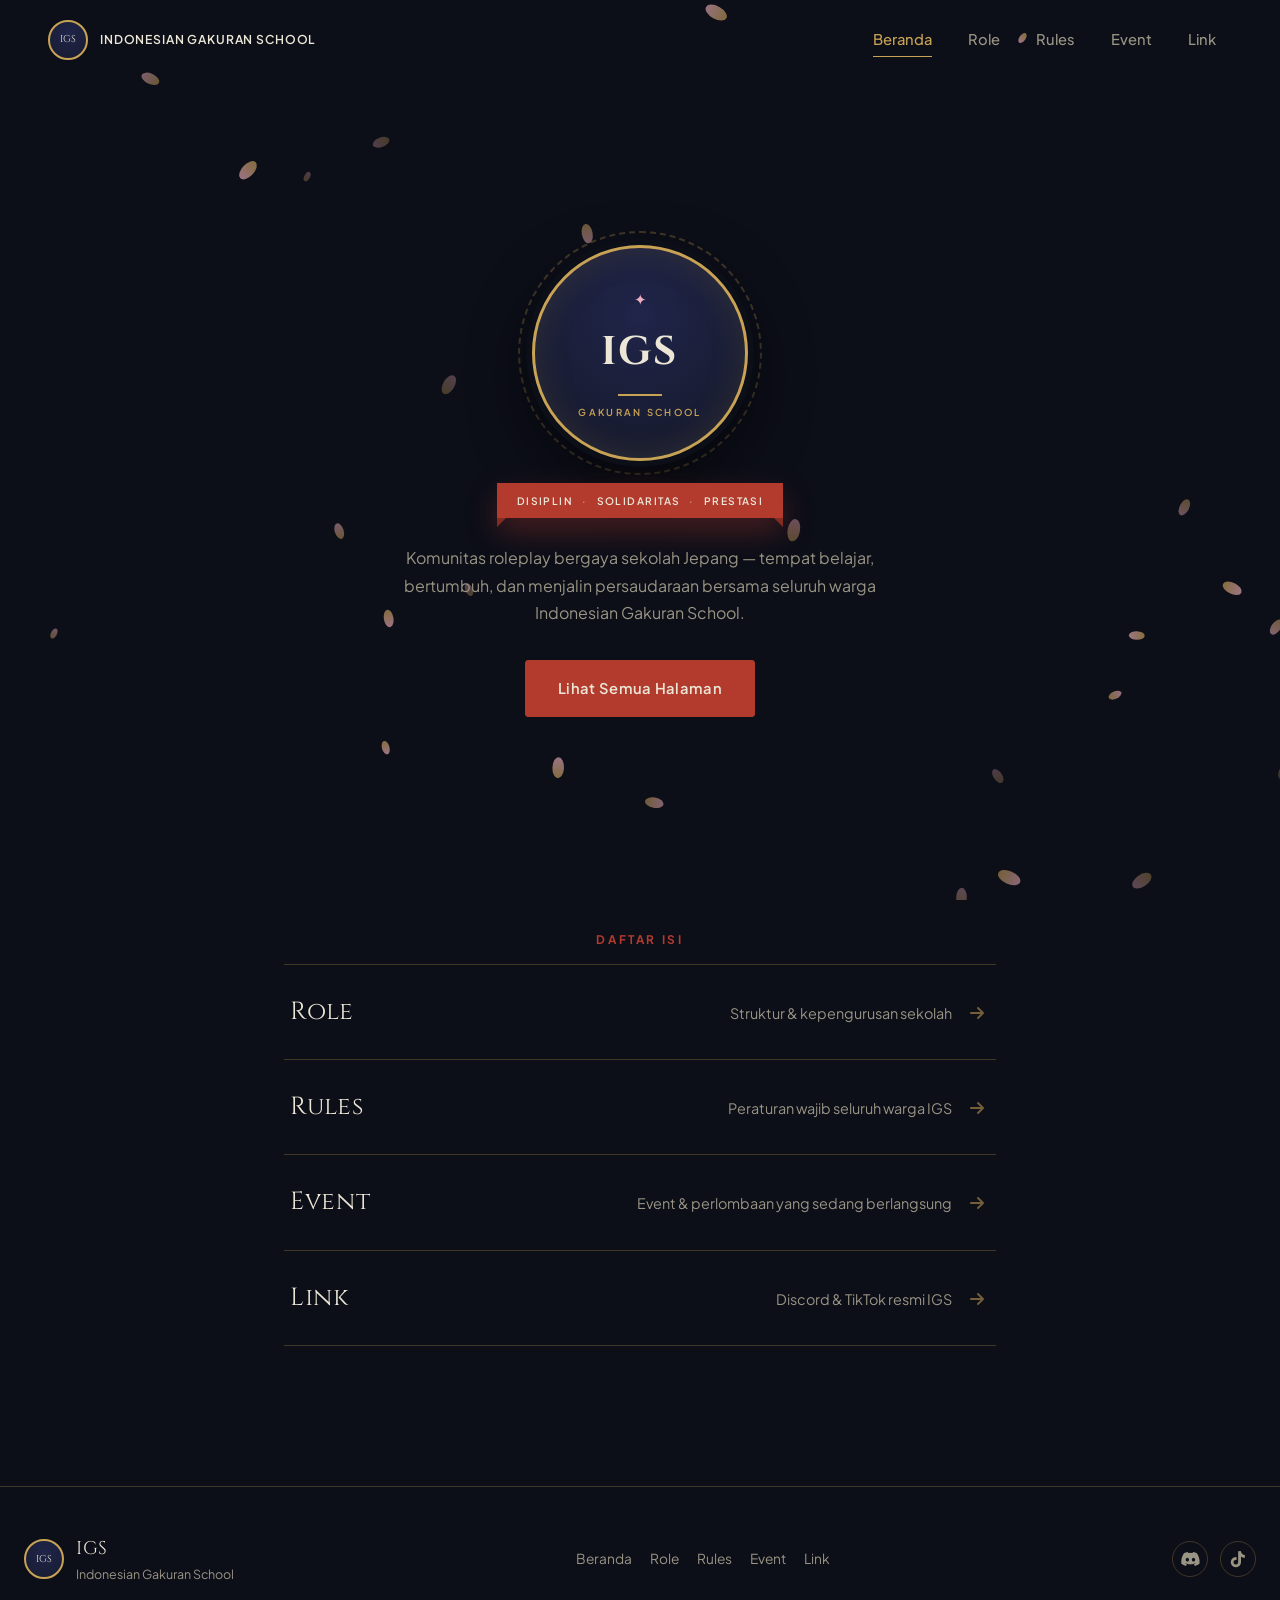
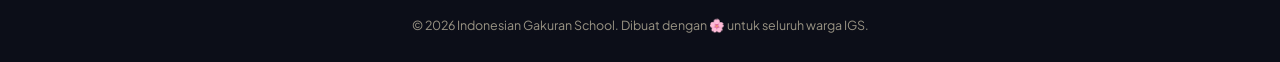
==== commit 1e12e4bd: "Add files via upload" ====
--- a/index.html
+++ b/index.html
@@ -1,152 +1,77 @@
 <!DOCTYPE html>
 <html lang="id">
 <head>
-    <meta charset="UTF-8">
-    <meta name="viewport" content="width=device-width, initial-scale=1.0">
-    <title>IGS - Indonesian Gakuran School</title>
-    <link rel="stylesheet" href="style.css">
-    <link href="https://fonts.googleapis.com/css2?family=Orbitron:wght@400;700;900&family=Noto+Sans+JP:wght@400;500;700;900&family=Poppins:wght@300;400;500;600;700;800&family=Space+Grotesk:wght@400;500;600;700&display=swap" rel="stylesheet">
+<meta charset="UTF-8">
+<meta name="viewport" content="width=device-width, initial-scale=1.0">
+<title>IGS — Indonesian Gakuran School</title>
+<meta name="description" content="Website resmi Indonesian Gakuran School (IGS) — role, rules, event, dan link komunitas.">
+<meta name="theme-color" content="#0c0e18">
+<meta property="og:title" content="IGS — Indonesian Gakuran School">
+<meta property="og:description" content="Komunitas roleplay bergaya sekolah Jepang. Role, rules, event, dan link resmi IGS.">
+<meta property="og:type" content="website">
+<link rel="icon" href="data:image/svg+xml,%3Csvg xmlns='http://www.w3.org/2000/svg' viewBox='0 0 100 100'%3E%3Ccircle cx='50' cy='50' r='46' fill='%230c0e18' stroke='%23c9a355' stroke-width='4'/%3E%3Ctext x='50' y='66' font-size='46' text-anchor='middle' fill='%23ece6d6' font-family='Georgia,serif' font-weight='700'%3EI%3C/text%3E%3C/svg%3E">
+<link rel="preconnect" href="https://fonts.googleapis.com">
+<link rel="preconnect" href="https://fonts.gstatic.com" crossorigin>
+<link href="https://fonts.googleapis.com/css2?family=Cinzel:wght@400;600;700;800&family=Plus+Jakarta+Sans:wght@300;400;500;600;700;800&display=swap" rel="stylesheet">
+<link rel="stylesheet" href="https://cdnjs.cloudflare.com/ajax/libs/font-awesome/6.5.1/css/all.min.css">
+<link rel="stylesheet" href="style.css">
 </head>
-<body>
-    <div class="bg-japan">
-        <div class="sakura-petal" style="left:10%;animation-delay:0s;"></div>
-        <div class="sakura-petal" style="left:20%;animation-delay:2s;"></div>
-        <div class="sakura-petal" style="left:30%;animation-delay:4s;"></div>
-        <div class="sakura-petal" style="left:40%;animation-delay:1s;"></div>
-        <div class="sakura-petal" style="left:50%;animation-delay:3s;"></div>
-        <div class="sakura-petal" style="left:60%;animation-delay:5s;"></div>
-        <div class="sakura-petal" style="left:70%;animation-delay:0.5s;"></div>
-        <div class="sakura-petal" style="left:80%;animation-delay:2.5s;"></div>
-        <div class="sakura-petal" style="left:90%;animation-delay:4.5s;"></div>
-        <div class="sakura-petal" style="left:15%;animation-delay:6s;"></div>
-        <div class="sakura-petal" style="left:45%;animation-delay:7s;"></div>
-        <div class="sakura-petal" style="left:75%;animation-delay:8s;"></div>
-        <div class="particles" id="particles"></div>
+<body data-page="home">
+
+<div class="preloader" id="preloader"><div class="preloader-crest"><span>IGS</span></div></div>
+<canvas id="sakuraCanvas"></canvas>
+<div class="scroll-progress" id="scrollProgress"></div>
+
+<header id="navbar-placeholder"></header>
+
+<main>
+  <section class="hero">
+    <div class="crest reveal">
+      <div class="crest-ring"></div>
+      <div class="crest-face">
+        <span class="crest-spark">✦</span>
+        <span class="crest-initials">IGS</span>
+        <span class="crest-rule"></span>
+        <span class="crest-sub">GAKURAN SCHOOL</span>
+      </div>
     </div>
+    <div class="crest-ribbon reveal">
+      <span>DISIPLIN</span><i>·</i><span>SOLIDARITAS</span><i>·</i><span>PRESTASI</span>
+    </div>
+    <p class="hero-desc reveal">Komunitas roleplay bergaya sekolah Jepang — tempat belajar, bertumbuh, dan menjalin persaudaraan bersama seluruh warga Indonesian Gakuran School.</p>
+    <a href="#daftar-isi" class="btn ripple reveal">Lihat Semua Halaman</a>
+  </section>
 
-    <div class="main-wrapper">
-        <div class="hero-section">
-            <div class="logo-glitch" data-text="IGS">
-                <span class="logo-main">IGS</span>
-                <span class="logo-red">IGS</span>
-                <span class="logo-blue">IGS</span>
-            </div>
+  <section class="index-section" id="daftar-isi">
+    <p class="section-eyebrow reveal">Daftar Isi</p>
+    <nav class="index-list">
+      <a href="role.html" class="index-item reveal">
+        <span class="index-name">Role</span>
+        <span class="index-desc">Struktur &amp; kepengurusan sekolah</span>
+        <span class="index-arrow"><i class="fa-solid fa-arrow-right"></i></span>
+      </a>
+      <a href="rules.html" class="index-item reveal">
+        <span class="index-name">Rules</span>
+        <span class="index-desc">Peraturan wajib seluruh warga IGS</span>
+        <span class="index-arrow"><i class="fa-solid fa-arrow-right"></i></span>
+      </a>
+      <a href="event.html" class="index-item reveal">
+        <span class="index-name">Event</span>
+        <span class="index-desc">Event &amp; perlombaan yang sedang berlangsung</span>
+        <span class="index-arrow"><i class="fa-solid fa-arrow-right"></i></span>
+      </a>
+      <a href="link.html" class="index-item reveal">
+        <span class="index-name">Link</span>
+        <span class="index-desc">Discord &amp; TikTok resmi IGS</span>
+        <span class="index-arrow"><i class="fa-solid fa-arrow-right"></i></span>
+      </a>
+    </nav>
+  </section>
+</main>
 
-            <div class="title-block">
-                <div class="tag-line">
-                    <span class="jp-text">インドネシア</span>
-                    <span class="en-text">OFFICIAL PORTAL</span>
-                </div>
-                <h1 class="hero-title glitch-title" data-text="INDONESIAN GENERATION SCHOOL">
-                    <span class="word">INDONESIAN</span>
-                    <span class="word highlight" data-text="GENERATION">GENERATION</span>
-                    <span class="word">SCHOOL</span>
-                </h1>
-                <div class="title-divider">
-                    <span class="divider-line"></span>
-                    <span class="divider-kanji">学</span>
-                    <span class="divider-line"></span>
-                </div>
-                <p class="hero-desc">Gakuran School Roleplay Community</p>
-            </div>
+<div id="footer-placeholder"></div>
+<button class="scroll-top" id="scrollTop" aria-label="Kembali ke atas"><i class="fa-solid fa-arrow-up"></i></button>
 
-            <div class="nav-cards">
-                <a href="role.html" class="nav-card japan-red">
-                    <div class="card-shine"></div>
-                    <div class="card-border"></div>
-                    <div class="card-inner">
-                        <div class="card-icon-wrap">
-                            <svg viewBox="0 0 24 24" fill="none" stroke="currentColor" stroke-width="1.5">
-                                <path d="M17 21v-2a4 4 0 0 0-4-4H5a4 4 0 0 0-4 4v2"/>
-                                <circle cx="9" cy="7" r="4"/>
-                                <path d="M23 21v-2a4 4 0 0 0-3-3.87"/>
-                                <path d="M16 3.13a4 4 0 0 1 0 7.75"/>
-                            </svg>
-                        </div>
-                        <h3>役割</h3>
-                        <p>ROLE</p>
-                        <div class="card-arrow">
-                            <svg viewBox="0 0 24 24" fill="none" stroke="currentColor" stroke-width="2">
-                                <path d="M5 12h14M12 5l7 7-7 7"/>
-                            </svg>
-                        </div>
-                    </div>
-                </a>
-
-                <a href="rules.html" class="nav-card japan-black">
-                    <div class="card-shine"></div>
-                    <div class="card-border"></div>
-                    <div class="card-inner">
-                        <div class="card-icon-wrap">
-                            <svg viewBox="0 0 24 24" fill="none" stroke="currentColor" stroke-width="1.5">
-                                <path d="M14 2H6a2 2 0 0 0-2 2v16a2 2 0 0 0 2 2h12a2 2 0 0 0 2-2V8z"/>
-                                <polyline points="14 2 14 8 20 8"/>
-                                <line x1="16" y1="13" x2="8" y2="13"/>
-                                <line x1="16" y1="17" x2="8" y2="17"/>
-                            </svg>
-                        </div>
-                        <h3>規則</h3>
-                        <p>RULES</p>
-                        <div class="card-arrow">
-                            <svg viewBox="0 0 24 24" fill="none" stroke="currentColor" stroke-width="2">
-                                <path d="M5 12h14M12 5l7 7-7 7"/>
-                            </svg>
-                        </div>
-                    </div>
-                </a>
-
-                <a href="event.html" class="nav-card japan-gold">
-                    <div class="card-shine"></div>
-                    <div class="card-border"></div>
-                    <div class="card-inner">
-                        <div class="card-icon-wrap">
-                            <svg viewBox="0 0 24 24" fill="none" stroke="currentColor" stroke-width="1.5">
-                                <rect x="3" y="4" width="18" height="18" rx="2" ry="2"/>
-                                <line x1="16" y1="2" x2="16" y2="6"/>
-                                <line x1="8" y1="2" x2="8" y2="6"/>
-                                <line x1="3" y1="10" x2="21" y2="10"/>
-                            </svg>
-                        </div>
-                        <h3>イベント</h3>
-                        <p>EVENT</p>
-                        <div class="card-arrow">
-                            <svg viewBox="0 0 24 24" fill="none" stroke="currentColor" stroke-width="2">
-                                <path d="M5 12h14M12 5l7 7-7 7"/>
-                            </svg>
-                        </div>
-                    </div>
-                </a>
-
-                <a href="links.html" class="nav-card japan-white">
-                    <div class="card-shine"></div>
-                    <div class="card-border"></div>
-                    <div class="card-inner">
-                        <div class="card-icon-wrap">
-                            <svg viewBox="0 0 24 24" fill="none" stroke="currentColor" stroke-width="1.5">
-                                <path d="M10 13a5 5 0 0 0 7.54.54l3-3a5 5 0 0 0-7.07-7.07l-1.72 1.71"/>
-                                <path d="M14 11a5 5 0 0 0-7.54-.54l-3 3a5 5 0 0 0 7.07 7.07l1.71-1.71"/>
-                            </svg>
-                        </div>
-                        <h3>リンク</h3>
-                        <p>LINK</p>
-                        <div class="card-arrow">
-                            <svg viewBox="0 0 24 24" fill="none" stroke="currentColor" stroke-width="2">
-                                <path d="M5 12h14M12 5l7 7-7 7"/>
-                            </svg>
-                        </div>
-                    </div>
-                </a>
-            </div>
-        </div>
-
-        <footer class="site-footer">
-            <div class="footer-content">
-                <div class="footer-brand glitch-footer" data-text="IGS">IGS</div>
-                <p>© 2026 Indonesian Gakuran School</p>
-            </div>
-        </footer>
-    </div>
-
-    <script src="main.js"></script>
+<script src="script.js"></script>
 </body>
-  </html>
+</html>
--- a/style.css
+++ b/style.css
@@ -1,1591 +1,423 @@
-/* ===== ROOT & RESET ===== */
-*, *::before, *::after {
-    margin: 0;
-    padding: 0;
-    box-sizing: border-box;
-}
-
+/* ==========================================================================
+   IGS — INDONESIAN GAKURAN SCHOOL
+   Stylesheet utama, dipakai bersama oleh semua halaman.
+
+   Sistem desain: "buku pegangan sekolah" — lambang/crest sekolah, stempel
+   resmi, dan daftar berformat ledger. Warna diambil dari jaket gakuran
+   (hitam-navy), kancing kuningan (brass), stempel hanko (merah), dan
+   kelopak sakura.
+   ========================================================================== */
+
+/* ---------- RESET ---------- */
+*, *::before, *::after { margin: 0; padding: 0; box-sizing: border-box; }
+html { scroll-behavior: smooth; }
+img { max-width: 100%; display: block; }
+a { color: inherit; }
+button { font: inherit; }
+ol, ul { list-style: none; }
+
+/* ---------- DESIGN TOKENS ---------- */
 :root {
-    --bg-deep: #0a0a0f;
-    --bg-mid: #0f0f1a;
-    --bg-card: rgba(255, 255, 255, 0.03);
-    --bg-card-hover: rgba(255, 255, 255, 0.06);
-    --border-subtle: rgba(255, 255, 255, 0.06);
-    --border-hover: rgba(255, 255, 255, 0.15);
-    --text-bright: #ffffff;
-    --text-normal: rgba(255, 255, 255, 0.85);
-    --text-dim: rgba(255, 255, 255, 0.5);
-    --text-faint: rgba(255, 255, 255, 0.3);
-    --accent-red: #e94560;
-    --accent-blue: #0ea5e9;
-    --accent-gold: #f59e0b;
-    --accent-purple: #8b5cf6;
-    --accent-green: #10b981;
-    --accent-cyan: #06b6d4;
-    --font-display: 'Orbitron', sans-serif;
-    --font-body: 'Poppins', sans-serif;
-    --font-alt: 'Space Grotesk', sans-serif;
-}
-
-html {
-    scroll-behavior: smooth;
-}
-
+  --ink: #0c0e18;
+  --ink-soft: #10131f;
+  --panel: #171b30;
+  --panel-2: #20254a;
+  --brass: #c9a355;
+  --brass-dim: rgba(201, 163, 85, .28);
+  --stamp: #b23b2e;
+  --stamp-dark: #832c22;
+  --sakura: #f0aec2;
+  --paper: #ece6d6;
+  --mute: #9a9484;
+
+  --font-display: 'Cinzel', serif;
+  --font-body: 'Plus Jakarta Sans', sans-serif;
+
+  --ease: cubic-bezier(.4, 0, .2, 1);
+  --radius: 3px;
+  --nav-h: 82px;
+  --wrap: 1120px;
+}
+
+/* ---------- BASE ---------- */
 body {
-    font-family: var(--font-body);
-    background: var(--bg-deep);
-    color: var(--text-normal);
-    min-height: 100vh;
-    overflow-x: hidden;
-    line-height: 1.6;
-    position: relative;
-}
-
-/* ===== ANIMATED MESH BACKGROUND ===== */
-.bg-mesh {
-    position: fixed;
-    inset: 0;
-    z-index: -1;
-    overflow: hidden;
-    background: radial-gradient(ellipse at 20% 20%, rgba(233, 69, 96, 0.08) 0%, transparent 50%),
-                radial-gradient(ellipse at 80% 80%, rgba(14, 165, 233, 0.06) 0%, transparent 50%),
-                radial-gradient(ellipse at 50% 50%, rgba(139, 92, 246, 0.04) 0%, transparent 60%),
-                var(--bg-deep);
-}
-
-.mesh-blob {
-    position: absolute;
-    border-radius: 50%;
-    filter: blur(100px);
-    opacity: 0.4;
-    animation: meshFloat 25s infinite ease-in-out;
-}
-
-.mesh-1 {
-    width: 700px;
-    height: 700px;
-    background: radial-gradient(circle, rgba(233, 69, 96, 0.3), transparent 70%);
-    top: -20%;
-    left: -10%;
-    animation-delay: 0s;
-}
-
-.mesh-2 {
-    width: 600px;
-    height: 600px;
-    background: radial-gradient(circle, rgba(14, 165, 233, 0.25), transparent 70%);
-    bottom: -20%;
-    right: -10%;
-    animation-delay: -8s;
-}
-
-.mesh-3 {
-    width: 500px;
-    height: 500px;
-    background: radial-gradient(circle, rgba(139, 92, 246, 0.2), transparent 70%);
-    top: 40%;
-    left: 60%;
-    animation-delay: -16s;
-}
-
-.mesh-4 {
-    width: 400px;
-    height: 400px;
-    background: radial-gradient(circle, rgba(245, 158, 11, 0.15), transparent 70%);
-    top: 60%;
-    left: 10%;
-    animation-delay: -5s;
-}
-
-.mesh-5 {
-    width: 450px;
-    height: 450px;
-    background: radial-gradient(circle, rgba(6, 182, 212, 0.15), transparent 70%);
-    top: 10%;
-    right: 30%;
-    animation-delay: -12s;
-}
-
-@keyframes meshFloat {
-    0%, 100% { transform: translate(0, 0) scale(1) rotate(0deg); }
-    20% { transform: translate(60px, -40px) scale(1.1) rotate(5deg); }
-    40% { transform: translate(-40px, 60px) scale(0.9) rotate(-3deg); }
-    60% { transform: translate(30px, 30px) scale(1.05) rotate(2deg); }
-    80% { transform: translate(-50px, -20px) scale(0.95) rotate(-4deg); }
-}
-
-.noise-overlay {
-    position: absolute;
-    inset: 0;
-    opacity: 0.03;
-    background-image: url("data:image/svg+xml,%3Csvg viewBox='0 0 256 256' xmlns='http://www.w3.org/2000/svg'%3E%3Cfilter id='noise'%3E%3CfeTurbulence type='fractalNoise' baseFrequency='0.9' numOctaves='4' stitchTiles='stitch'/%3E%3C/filter%3E%3Crect width='100%25' height='100%25' filter='url(%23noise)'/%3E%3C/svg%3E");
-    pointer-events: none;
-}
-
-.grid-lines {
-    position: absolute;
-    inset: 0;
-    background-image: 
-        linear-gradient(rgba(255,255,255,0.015) 1px, transparent 1px),
-        linear-gradient(90deg, rgba(255,255,255,0.015) 1px, transparent 1px);
-    background-size: 60px 60px;
-    pointer-events: none;
-}
-
-.particles {
-    position: absolute;
-    width: 100%;
-    height: 100%;
-}
-
-.particle {
-    position: absolute;
-    width: 3px;
-    height: 3px;
-    background: var(--accent-cyan);
-    border-radius: 50%;
-    opacity: 0;
-    animation: particleRise linear infinite;
-    box-shadow: 0 0 6px var(--accent-cyan);
-}
-
-@keyframes particleRise {
-    0% { opacity: 0; transform: translateY(100vh) scale(0); }
-    10% { opacity: 0.8; }
-    90% { opacity: 0.8; }
-    100% { opacity: 0; transform: translateY(-10vh) scale(1); }
-}
-
-/* ===== MAIN WRAPPER ===== */
-.main-wrapper, .page-wrapper {
-    min-height: 100vh;
-    display: flex;
-    flex-direction: column;
-}
-
-/* ===== HERO SECTION (INDEX) ===== */
-.hero-section {
-    flex: 1;
-    display: flex;
-    flex-direction: column;
-    align-items: center;
-    justify-content: center;
-    padding: 60px 20px;
-    gap: 50px;
-}
-
-/* Logo Orbit */
-.logo-orbit {
-    position: relative;
-    width: 160px;
-    height: 160px;
-    display: flex;
-    align-items: center;
-    justify-content: center;
-}
-
-.orbit-ring {
-    position: absolute;
-    border-radius: 50%;
-    border: 1px solid transparent;
-    animation: orbitSpin linear infinite;
-}
-
-.orbit-1 {
-    width: 100%;
-    height: 100%;
-    border-top-color: var(--accent-red);
-    border-right-color: transparent;
-    animation-duration: 8s;
-}
-
-.orbit-2 {
-    width: 130%;
-    height: 130%;
-    border-bottom-color: var(--accent-blue);
-    border-left-color: transparent;
-    animation-duration: 12s;
-    animation-direction: reverse;
-}
-
-.orbit-3 {
-    width: 160%;
-    height: 160%;
-    border-top-color: var(--accent-purple);
-    border-bottom-color: transparent;
-    animation-duration: 16s;
-}
-
-@keyframes orbitSpin {
-    to { transform: rotate(360deg); }
-}
-
-.logo-core {
-    position: relative;
-    width: 100px;
-    height: 100px;
-    border-radius: 24px;
-    background: linear-gradient(135deg, rgba(233,69,96,0.2), rgba(14,165,233,0.2));
-    backdrop-filter: blur(20px);
-    border: 1px solid rgba(255,255,255,0.1);
-    display: flex;
-    align-items: center;
-    justify-content: center;
-    overflow: hidden;
-    animation: logoFloat 4s ease-in-out infinite;
-    box-shadow: 0 0 40px rgba(233,69,96,0.15), inset 0 0 20px rgba(255,255,255,0.05);
-}
-
-@keyframes logoFloat {
-    0%, 100% { transform: translateY(0); }
-    50% { transform: translateY(-10px); }
-}
-
-.logo-text {
-    font-family: var(--font-display);
-    font-size: 2.2rem;
-    font-weight: 900;
-    background: linear-gradient(135deg, var(--accent-red), var(--accent-blue), var(--accent-purple));
-    background-size: 200% 200%;
-    -webkit-background-clip: text;
-    -webkit-text-fill-color: transparent;
-    background-clip: text;
-    animation: gradientMove 4s ease infinite;
-    letter-spacing: 2px;
-}
-
-@keyframes gradientMove {
-    0%, 100% { background-position: 0% 50%; }
-    50% { background-position: 100% 50%; }
-}
-
-.logo-shine {
-    position: absolute;
-    inset: 0;
-    background: linear-gradient(105deg, transparent 40%, rgba(255,255,255,0.1) 50%, transparent 60%);
-    animation: shineSweep 3s ease-in-out infinite;
-}
-
-@keyframes shineSweep {
-    0% { transform: translateX(-100%); }
-    100% { transform: translateX(100%); }
-}
-
-/* Title Block */
-.title-block {
-    text-align: center;
-    max-width: 800px;
-}
-
-.tag-line {
-    font-family: var(--font-display);
-    font-size: 0.75rem;
-    letter-spacing: 6px;
-    color: var(--accent-red);
-    margin-bottom: 15px;
-    opacity: 0;
-    animation: fadeInUp 0.8s ease-out 0.5s forwards;
-}
-
-.hero-title {
-    font-family: var(--font-display);
-    font-size: clamp(2rem, 6vw, 4.5rem);
-    font-weight: 900;
-    line-height: 1.1;
-    margin-bottom: 20px;
-}
-
-.hero-title .word {
-    display: block;
-    opacity: 0;
-    transform: translateY(40px);
-    animation: titleSlideUp 0.8s ease-out forwards;
-}
-
-.hero-title .word:nth-child(1) { animation-delay: 0.7s; }
-.hero-title .word:nth-child(2) { animation-delay: 0.9s; }
-.hero-title .word:nth-child(3) { animation-delay: 1.1s; }
-
-.hero-title .word.highlight {
-    background: linear-gradient(90deg, var(--accent-red), var(--accent-gold), var(--accent-blue), var(--accent-red));
-    background-size: 300% 100%;
-    -webkit-background-clip: text;
-    -webkit-text-fill-color: transparent;
-    background-clip: text;
-    animation: titleSlideUp 0.8s ease-out 0.9s forwards, gradientShift 5s linear infinite 1.7s;
-}
-
-@keyframes titleSlideUp {
-    to { opacity: 1; transform: translateY(0); }
-}
-
-@keyframes gradientShift {
-    0% { background-position: 0% 50%; }
-    100% { background-position: 300% 50%; }
-}
-
-.title-divider {
-    display: flex;
-    align-items: center;
-    justify-content: center;
-    gap: 12px;
-    margin-bottom: 20px;
-    opacity: 0;
-    animation: fadeIn 1s ease-out 1.3s forwards;
-}
-
-.divider-line {
-    width: 80px;
-    height: 2px;
-    background: linear-gradient(90deg, transparent, var(--accent-red), var(--accent-blue), transparent);
-    border-radius: 2px;
-}
-
-.divider-dot {
-    width: 8px;
-    height: 8px;
-    background: var(--accent-gold);
-    border-radius: 50%;
-    box-shadow: 0 0 10px var(--accent-gold);
-    animation: dotPulse 2s ease-in-out infinite;
-}
-
-@keyframes dotPulse {
-    0%, 100% { transform: scale(1); opacity: 1; }
-    50% { transform: scale(1.5); opacity: 0.5; }
-}
-
-.hero-desc {
-    font-size: 1rem;
-    color: var(--text-dim);
-    letter-spacing: 1px;
-    opacity: 0;
-    animation: fadeInUp 0.8s ease-out 1.5s forwards;
-}
-
-/* Nav Cards */
-.nav-cards {
-    display: grid;
-    grid-template-columns: repeat(auto-fit, minmax(200px, 1fr));
-    gap: 20px;
-    width: 100%;
-    max-width: 900px;
-    padding: 0 15px;
-}
-
-.nav-card {
-    position: relative;
-    text-decoration: none;
-    color: inherit;
-    border-radius: 20px;
-    opacity: 0;
-    transform: translateY(50px) scale(0.95);
-    animation: cardReveal 0.7s cubic-bezier(0.34, 1.56, 0.64, 1) forwards;
-}
-
-.nav-card:nth-child(1) { animation-delay: 1.7s; }
-.nav-card:nth-child(2) { animation-delay: 1.85s; }
-.nav-card:nth-child(3) { animation-delay: 2.0s; }
-.nav-card:nth-child(4) { animation-delay: 2.15s; }
-
-@keyframes cardReveal {
-    to { opacity: 1; transform: translateY(0) scale(1); }
-}
-
-.card-shine {
-    position: absolute;
-    inset: -2px;
-    border-radius: 22px;
-    background: linear-gradient(135deg, var(--card-color), transparent 50%);
-    opacity: 0;
-    transition: opacity 0.5s ease;
-    z-index: 0;
-}
-
-.card-border {
-    position: absolute;
-    inset: 0;
-    border-radius: 20px;
-    padding: 1px;
-    background: linear-gradient(135deg, rgba(255,255,255,0.1), rgba(255,255,255,0.02));
-    -webkit-mask: linear-gradient(#fff 0 0) content-box, linear-gradient(#fff 0 0);
-    mask: linear-gradient(#fff 0 0) content-box, linear-gradient(#fff 0 0);
-    -webkit-mask-composite: xor;
-    mask-composite: exclude;
-    z-index: 1;
-}
-
-.card-inner {
-    position: relative;
-    background: var(--bg-card);
-    backdrop-filter: blur(30px);
-    border-radius: 20px;
-    padding: 35px 25px;
-    text-align: center;
-    transition: all 0.4s cubic-bezier(0.175, 0.885, 0.32, 1.275);
-    z-index: 2;
-    overflow: hidden;
-}
-
-.card-inner::before {
-    content: '';
-    position: absolute;
-    top: 0;
-    left: -100%;
-    width: 100%;
-    height: 100%;
-    background: linear-gradient(90deg, transparent, rgba(255,255,255,0.04), transparent);
-    transition: left 0.7s ease;
-}
-
-.nav-card:hover .card-inner::before {
-    left: 100%;
-}
-
-.nav-card:hover .card-shine {
-    opacity: 1;
-}
-
-.nav-card:hover .card-inner {
-    transform: translateY(-10px) scale(1.03);
-    background: var(--bg-card-hover);
-    box-shadow: 0 25px 60px var(--card-glow), 0 0 30px rgba(255,255,255,0.05);
-}
-
-.card-icon-wrap {
-    width: 65px;
-    height: 65px;
-    margin: 0 auto 18px;
-    background: linear-gradient(135deg, var(--card-color), rgba(255,255,255,0.1));
-    border-radius: 18px;
-    display: flex;
-    align-items: center;
-    justify-content: center;
-    transition: all 0.4s ease;
-    position: relative;
-}
-
-.card-icon-wrap::after {
-    content: '';
-    position: absolute;
-    inset: -2px;
-    border-radius: 20px;
-    background: linear-gradient(135deg, var(--card-color), transparent);
-    opacity: 0;
-    transition: opacity 0.4s ease;
-    z-index: -1;
-}
-
-.nav-card:hover .card-icon-wrap {
-    transform: rotate(8deg) scale(1.1);
-}
-
-.nav-card:hover .card-icon-wrap::after {
-    opacity: 0.5;
-}
-
-.card-icon-wrap svg {
-    width: 28px;
-    height: 28px;
-    color: white;
-}
-
-.card-inner h3 {
-    font-family: var(--font-display);
-    font-size: 1.1rem;
-    font-weight: 700;
-    margin-bottom: 8px;
-    letter-spacing: 3px;
-}
-
-.card-inner p {
-    font-size: 0.8rem;
-    color: var(--text-dim);
-    margin-bottom: 15px;
-}
-
-.card-arrow {
-    display: inline-flex;
-    align-items: center;
-    justify-content: center;
-    width: 36px;
-    height: 36px;
-    border-radius: 50%;
-    background: rgba(255,255,255,0.05);
-    opacity: 0;
-    transform: scale(0.5);
-    transition: all 0.3s ease;
-}
-
-.card-arrow svg {
-    width: 16px;
-    height: 16px;
-    color: var(--text-normal);
-}
-
-.nav-card:hover .card-arrow {
-    opacity: 1;
-    transform: scale(1);
-    background: var(--card-color);
-}
-
-/* ===== BACK BUTTON ===== */
-.back-btn {
-    position: fixed;
-    top: 25px;
-    left: 25px;
-    z-index: 100;
-    display: flex;
-    align-items: center;
-    gap: 10px;
-    padding: 12px 22px;
-    background: var(--bg-card);
-    backdrop-filter: blur(30px);
-    border: 1px solid var(--border-subtle);
-    border-radius: 50px;
-    color: var(--text-normal);
-    text-decoration: none;
-    font-size: 0.9rem;
-    font-weight: 600;
-    font-family: var(--font-alt);
-    transition: all 0.3s ease;
-    animation: fadeInLeft 0.6s ease-out 0.3s forwards;
-    opacity: 0;
-    transform: translateX(-20px);
-}
-
-.back-btn:hover {
-    background: rgba(233, 69, 96, 0.1);
-    border-color: var(--accent-red);
-    transform: translateX(-5px);
-    box-shadow: 0 5px 25px rgba(233, 69, 96, 0.2);
-}
-
-.back-btn svg {
-    width: 18px;
-    height: 18px;
-}
-
-@keyframes fadeInLeft {
-    to { opacity: 1; transform: translateX(0); }
-}
-
-/* ===== PAGE HERO ===== */
-.page-hero {
-    text-align: center;
-    padding: 120px 20px 60px;
-}
-
-.page-badge {
-    display: inline-block;
-    padding: 8px 22px;
-    background: linear-gradient(135deg, rgba(233,69,96,0.15), rgba(14,165,233,0.1));
-    border: 1px solid rgba(233,69,96,0.2);
-    border-radius: 50px;
-    font-family: var(--font-display);
-    font-size: 0.7rem;
-    font-weight: 700;
-    letter-spacing: 4px;
-    color: var(--accent-red);
-    margin-bottom: 20px;
-    opacity: 0;
-    animation: fadeInUp 0.6s ease-out 0.3s forwards;
-}
-
-.page-title {
-    font-family: var(--font-display);
-    font-size: clamp(2.5rem, 7vw, 5rem);
-    font-weight: 900;
-    background: linear-gradient(135deg, var(--accent-red), var(--accent-blue));
-    -webkit-background-clip: text;
-    -webkit-text-fill-color: transparent;
-    background-clip: text;
-    margin-bottom: 10px;
-    animation: titleSlideUp 0.8s ease-out 0.5s forwards;
-    opacity: 0;
-    transform: translateY(30px);
-}
-
-.page-subtitle {
-    color: var(--text-dim);
-    font-size: 1rem;
-    letter-spacing: 3px;
-    text-transform: uppercase;
-    opacity: 0;
-    animation: fadeInUp 0.6s ease-out 0.7s forwards;
-}
-
-.page-divider {
-    display: flex;
-    align-items: center;
-    justify-content: center;
-    gap: 8px;
-    margin-top: 25px;
-    opacity: 0;
-    animation: fadeIn 0.8s ease-out 0.9s forwards;
-}
-
-.page-divider span {
-    width: 6px;
-    height: 6px;
-    border-radius: 50%;
-    background: var(--accent-red);
-    box-shadow: 0 0 10px var(--accent-red);
-}
-
-.page-divider span:nth-child(2) {
-    width: 60px;
-    height: 2px;
-    border-radius: 1px;
-    background: linear-gradient(90deg, var(--accent-red), var(--accent-blue));
-}
-
-/* ===== ROLE LIST ===== */
-.role-list {
-    max-width: 800px;
-    margin: 0 auto 60px;
-    padding: 0 20px;
-    display: flex;
-    flex-direction: column;
-    gap: 16px;
-}
-
-.role-item {
-    position: relative;
-    display: flex;
-    align-items: center;
-    gap: 20px;
-    padding: 22px 28px;
-    background: var(--bg-card);
-    backdrop-filter: blur(20px);
-    border: 1px solid var(--border-subtle);
-    border-radius: 18px;
-    opacity: 0;
-    transform: translateX(-40px);
-    animation: slideInRight 0.6s ease-out forwards;
-    transition: all 0.4s cubic-bezier(0.175, 0.885, 0.32, 1.275);
-    overflow: hidden;
-}
-
-.role-item:nth-child(1) { animation-delay: 0.5s; }
-.role-item:nth-child(2) { animation-delay: 0.6s; }
-.role-item:nth-child(3) { animation-delay: 0.7s; }
-.role-item:nth-child(4) { animation-delay: 0.8s; }
-.role-item:nth-child(5) { animation-delay: 0.9s; }
-.role-item:nth-child(6) { animation-delay: 1.0s; }
-.role-item:nth-child(7) { animation-delay: 1.1s; }
-
-@keyframes slideInRight {
-    to { opacity: 1; transform: translateX(0); }
-}
-
-.role-glow {
-    position: absolute;
-    left: 0;
-    top: 0;
-    bottom: 0;
-    width: 4px;
-    background: var(--role-accent);
-    border-radius: 4px 0 0 4px;
-    opacity: 0;
-    transition: opacity 0.3s ease;
-    box-shadow: 0 0 20px var(--role-accent);
-}
-
-.role-item:hover {
-    transform: translateX(8px) scale(1.01);
-    border-color: rgba(255,255,255,0.12);
-    background: var(--bg-card-hover);
-}
-
-.role-item:hover .role-glow {
-    opacity: 1;
-}
-
-.role-avatar {
-    width: 55px;
-    height: 55px;
-    min-width: 55px;
-    border-radius: 14px;
-    background: linear-gradient(135deg, var(--role-accent), rgba(255,255,255,0.1));
-    display: flex;
-    align-items: center;
-    justify-content: center;
-    font-family: var(--font-display);
-    font-weight: 900;
-    font-size: 1.1rem;
-    color: white;
-    transition: all 0.3s ease;
-    box-shadow: 0 5px 20px rgba(0,0,0,0.3);
-}
-
-.role-item:hover .role-avatar {
-    transform: scale(1.1) rotate(5deg);
-    box-shadow: 0 8px 30px var(--role-accent);
-}
-
-.role-details {
-    flex: 1;
-}
-
-.role-details h3 {
-    font-family: var(--font-display);
-    font-size: 1rem;
-    font-weight: 700;
-    color: var(--text-bright);
-    margin-bottom: 4px;
-    letter-spacing: 1px;
-}
-
-.role-details p {
-    font-size: 0.82rem;
-    color: var(--text-dim);
-    line-height: 1.5;
-}
-
-.role-status {
-    display: flex;
-    align-items: center;
-    gap: 8px;
-    padding: 8px 16px;
-    background: rgba(255,255,255,0.03);
-    border: 1px solid rgba(255,255,255,0.06);
-    border-radius: 50px;
-    font-size: 0.7rem;
-    font-weight: 700;
-    font-family: var(--font-display);
-    letter-spacing: 2px;
-    color: var(--text-faint);
-    transition: all 0.3s ease;
-}
-
-.role-item:hover .role-status {
-    background: rgba(233, 69, 96, 0.1);
-    border-color: rgba(233, 69, 96, 0.3);
-    color: var(--accent-red);
-}
-
-.status-dot {
-    width: 6px;
-    height: 6px;
-    border-radius: 50%;
-    background: currentColor;
-    animation: statusBlink 2s ease-in-out infinite;
-}
-
-@keyframes statusBlink {
-    0%, 100% { opacity: 1; }
-    50% { opacity: 0.3; }
-}
-
-/* ===== RULES ===== */
-.rules-wrapper {
-    max-width: 850px;
-    margin: 0 auto 60px;
-    padding: 0 20px;
-}
-
-.rules-header {
-    text-align: center;
-    margin-bottom: 40px;
-    opacity: 0;
-    animation: fadeInUp 0.8s ease-out 0.5s forwards;
-}
-
-.rules-icon {
-    font-size: 3rem;
-    margin-bottom: 15px;
-    display: inline-block;
-    animation: iconBounce 2s ease-in-out infinite;
-}
-
-@keyframes iconBounce {
-    0%, 100% { transform: translateY(0); }
-    50% { transform: translateY(-8px); }
-}
-
-.rules-header h2 {
-    font-family: var(--font-display);
-    font-size: 1.4rem;
-    font-weight: 700;
-    background: linear-gradient(135deg, var(--accent-red), var(--accent-gold));
-    -webkit-background-clip: text;
-    -webkit-text-fill-color: transparent;
-    background-clip: text;
-    letter-spacing: 2px;
-}
-
-.rules-list {
-    display: flex;
-    flex-direction: column;
-    gap: 14px;
-    margin-bottom: 40px;
-}
-
-.rule-entry {
-    display: flex;
-    gap: 18px;
-    padding: 22px 26px;
-    background: var(--bg-card);
-    backdrop-filter: blur(20px);
-    border: 1px solid var(--border-subtle);
-    border-radius: 16px;
-    opacity: 0;
-    transform: translateX(-25px);
-    animation: slideInRight 0.5s ease-out forwards;
-    transition: all 0.3s ease;
-    position: relative;
-    overflow: hidden;
-}
-
-.rule-entry:nth-child(1) { animation-delay: 0.6s; }
-.rule-entry:nth-child(2) { animation-delay: 0.65s; }
-.rule-entry:nth-child(3) { animation-delay: 0.7s; }
-.rule-entry:nth-child(4) { animation-delay: 0.75s; }
-.rule-entry:nth-child(5) { animation-delay: 0.8s; }
-.rule-entry:nth-child(6) { animation-delay: 0.85s; }
-.rule-entry:nth-child(7) { animation-delay: 0.9s; }
-.rule-entry:nth-child(8) { animation-delay: 0.95s; }
-.rule-entry:nth-child(9) { animation-delay: 1.0s; }
-.rule-entry:nth-child(10) { animation-delay: 1.05s; }
-.rule-entry:nth-child(11) { animation-delay: 1.1s; }
-.rule-entry:nth-child(12) { animation-delay: 1.15s; }
-.rule-entry:nth-child(13) { animation-delay: 1.2s; }
-.rule-entry:nth-child(14) { animation-delay: 1.25s; }
-.rule-entry:nth-child(15) { animation-delay: 1.3s; }
-
-.rule-entry::before {
-    content: '';
-    position: absolute;
-    left: 0;
-    top: 0;
-    bottom: 0;
-    width: 3px;
-    background: linear-gradient(180deg, var(--accent-red), var(--accent-blue));
-    border-radius: 3px 0 0 3px;
-    opacity: 0;
-    transition: opacity 0.3s ease;
-}
-
-.rule-entry:hover::before {
-    opacity: 1;
-}
-
-.rule-entry:hover {
-    background: var(--bg-card-hover);
-    border-color: rgba(255,255,255,0.1);
-    transform: translateX(6px);
-}
-
-.rule-num {
-    font-family: var(--font-display);
-    font-size: 1.3rem;
-    font-weight: 900;
-    color: var(--accent-red);
-    min-width: 45px;
-    text-align: center;
-    opacity: 0.6;
-    transition: all 0.3s ease;
-}
-
-.rule-entry:hover .rule-num {
-    opacity: 1;
-    text-shadow: 0 0 20px var(--accent-red);
-}
-
-.rule-body h4 {
-    font-family: var(--font-alt);
-    font-size: 1rem;
-    font-weight: 700;
-    color: var(--text-bright);
-    margin-bottom: 6px;
-}
-
-.rule-body p {
-    font-size: 0.85rem;
-    color: var(--text-dim);
-    line-height: 1.7;
-}
-
-.rules-warning {
-    display: flex;
-    gap: 20px;
-    padding: 28px 32px;
-    background: linear-gradient(135deg, rgba(233,69,96,0.08), rgba(245,158,11,0.05));
-    border: 1px solid rgba(233,69,96,0.2);
-    border-radius: 20px;
-    opacity: 0;
-    animation: fadeInUp 0.6s ease-out 1.4s forwards;
-    position: relative;
-    overflow: hidden;
-}
-
-.rules-warning::before {
-    content: '';
-    position: absolute;
-    top: 0;
-    left: 0;
-    right: 0;
-    height: 3px;
-    background: linear-gradient(90deg, var(--accent-red), var(--accent-gold));
-}
-
-.warning-icon {
-    font-size: 2.5rem;
-    flex-shrink: 0;
-    animation: warningShake 3s ease-in-out infinite;
-}
-
-@keyframes warningShake {
-    0%, 90%, 100% { transform: rotate(0); }
-    92% { transform: rotate(-10deg); }
-    94% { transform: rotate(10deg); }
-    96% { transform: rotate(-5deg); }
-    98% { transform: rotate(5deg); }
-}
-
-.warning-text h4 {
-    font-family: var(--font-display);
-    font-size: 0.9rem;
-    color: var(--accent-red);
-    margin-bottom: 8px;
-    letter-spacing: 2px;
-}
-
-.warning-text p {
-    font-size: 0.9rem;
-    color: var(--text-dim);
-    line-height: 1.7;
-}
-
-.warning-text strong {
-    color: var(--accent-red);
-}
-
-/* ===== EVENT PAGE ===== */
-.event-banner {
-    position: relative;
-    max-width: 850px;
-    margin: 0 auto 30px;
-    padding: 0 20px;
-    opacity: 0;
-    animation: fadeInUp 0.8s ease-out 0.5s forwards;
-}
-
-.banner-glow {
-    position: absolute;
-    inset: -20px;
-    background: linear-gradient(135deg, rgba(233,69,96,0.15), rgba(245,158,11,0.1), rgba(14,165,233,0.1));
-    filter: blur(40px);
-    border-radius: 40px;
-    z-index: -1;
-    animation: bannerPulse 4s ease-in-out infinite;
-}
-
-@keyframes bannerPulse {
-    0%, 100% { opacity: 0.6; transform: scale(1); }
-    50% { opacity: 1; transform: scale(1.02); }
-}
-
-.banner-content {
-    position: relative;
-    background: linear-gradient(135deg, rgba(233,69,96,0.1), rgba(14,165,233,0.08));
-    backdrop-filter: blur(30px);
-    border: 1px solid rgba(255,255,255,0.08);
-    border-radius: 28px;
-    padding: 45px 40px;
-    text-align: center;
-    overflow: hidden;
-}
-
-.banner-content::after {
-    content: '';
-    position: absolute;
-    top: -50%;
-    left: -50%;
-    width: 200%;
-    height: 200%;
-    background: radial-gradient(circle, rgba(233,69,96,0.08) 0%, transparent 50%);
-    animation: rotateSlow 15s linear infinite;
-}
-
-@keyframes rotateSlow {
-    to { transform: rotate(360deg); }
-}
-
-.banner-badge {
-    display: inline-block;
-    padding: 10px 24px;
-    background: linear-gradient(135deg, var(--accent-red), var(--accent-gold));
-    border-radius: 50px;
-    font-family: var(--font-display);
-    font-size: 0.7rem;
-    font-weight: 700;
-    letter-spacing: 3px;
-    color: white;
-    margin-bottom: 18px;
-    position: relative;
-    z-index: 1;
-    box-shadow: 0 10px 30px rgba(233,69,96,0.3);
-    animation: badgePulse 2s ease-in-out infinite;
-}
-
-.banner-content h2 {
-    font-family: var(--font-display);
-    font-size: clamp(1.5rem, 4vw, 2.5rem);
-    font-weight: 900;
-    color: var(--text-bright);
-    margin-bottom: 15px;
-    position: relative;
-    z-index: 1;
-}
-
-.banner-content p {
-    color: var(--text-dim);
-    font-size: 0.95rem;
-    max-width: 600px;
-    margin: 0 auto;
-    position: relative;
-    z-index: 1;
-    line-height: 1.7;
-}
-
-.event-sections {
-    max-width: 850px;
-    margin: 0 auto 60px;
-    padding: 0 20px;
-    display: flex;
-    flex-direction: column;
-    gap: 24px;
-}
-
-.event-box {
-    background: var(--bg-card);
-    backdrop-filter: blur(20px);
-    border: 1px solid var(--border-subtle);
-    border-radius: 24px;
-    padding: 30px;
-    opacity: 0;
-    animation: fadeInUp 0.6s ease-out forwards;
-    position: relative;
-    overflow: hidden;
-}
-
-.event-box:nth-child(1) { animation-delay: 0.7s; }
-.event-box:nth-child(2) { animation-delay: 0.85s; }
-.event-box:nth-child(3) { animation-delay: 1.0s; }
-
-.event-box::before {
-    content: '';
-    position: absolute;
-    top: 0;
-    left: 0;
-    right: 0;
-    height: 3px;
-    background: linear-gradient(90deg, var(--accent-red), var(--accent-gold), var(--accent-blue));
-}
-
-.box-header {
-    display: flex;
-    align-items: center;
-    gap: 12px;
-    margin-bottom: 24px;
-}
-
-.box-icon {
-    font-size: 1.8rem;
-}
-
-.box-header h3 {
-    font-family: var(--font-display);
-    font-size: 1.1rem;
-    color: var(--text-bright);
-    letter-spacing: 2px;
-}
-
-.comp-list {
-    display: flex;
-    flex-direction: column;
-    gap: 10px;
-}
-
-.comp-item {
-    display: flex;
-    align-items: center;
-    gap: 14px;
-    padding: 14px 18px;
-    background: rgba(255,255,255,0.02);
-    border: 1px solid rgba(255,255,255,0.04);
-    border-radius: 14px;
-    transition: all 0.3s ease;
-    opacity: 0;
-    transform: translateX(-15px);
-    animation: slideInRight 0.4s ease-out forwards;
-}
-
-.comp-item:nth-child(1) { animation-delay: 0.8s; }
-.comp-item:nth-child(2) { animation-delay: 0.85s; }
-.comp-item:nth-child(3) { animation-delay: 0.9s; }
-.comp-item:nth-child(4) { animation-delay: 0.95s; }
-.comp-item:nth-child(5) { animation-delay: 1.0s; }
-.comp-item:nth-child(6) { animation-delay: 1.05s; }
-
-.comp-item:hover {
-    background: rgba(233,69,96,0.04);
-    border-color: rgba(233,69,96,0.15);
-    transform: translateX(5px);
-}
-
-.comp-num {
-    width: 32px;
-    height: 32px;
-    background: linear-gradient(135deg, var(--accent-red), var(--accent-gold));
-    border-radius: 10px;
-    display: flex;
-    align-items: center;
-    justify-content: center;
-    font-family: var(--font-display);
-    font-weight: 700;
-    font-size: 0.8rem;
-    color: white;
-    flex-shrink: 0;
-}
-
-.comp-item span {
-    font-size: 0.92rem;
-    color: var(--text-normal);
-    font-weight: 500;
-}
-
-.point-cards {
-    display: grid;
-    grid-template-columns: repeat(3, 1fr);
-    gap: 16px;
-}
-
-.pt-card {
-    background: rgba(255,255,255,0.02);
-    border: 1px solid rgba(255,255,255,0.05);
-    border-radius: 20px;
-    padding: 28px 15px;
-    text-align: center;
-    transition: all 0.4s cubic-bezier(0.175, 0.885, 0.32, 1.275);
-    opacity: 0;
-    transform: scale(0.85);
-    animation: scaleIn 0.5s ease-out forwards;
-    position: relative;
-    overflow: hidden;
-}
-
-.pt-card:nth-child(1) { animation-delay: 1.0s; }
-.pt-card:nth-child(2) { animation-delay: 1.1s; }
-.pt-card:nth-child(3) { animation-delay: 1.2s; }
-
-@keyframes scaleIn {
-    to { opacity: 1; transform: scale(1); }
-}
-
-.pt-card:hover {
-    transform: translateY(-8px) scale(1.05);
-}
-
-.pt-card.gold { border-color: rgba(255,215,0,0.2); }
-.pt-card.silver { border-color: rgba(192,192,192,0.2); }
-.pt-card.bronze { border-color: rgba(205,127,50,0.2); }
-
-.pt-card.gold:hover { box-shadow: 0 15px 40px rgba(255,215,0,0.1); }
-.pt-card.silver:hover { box-shadow: 0 15px 40px rgba(192,192,192,0.1); }
-.pt-card.bronze:hover { box-shadow: 0 15px 40px rgba(205,127,50,0.1); }
-
-.pt-bar {
-    position: absolute;
-    bottom: 0;
-    left: 20%;
-    right: 20%;
-    height: 3px;
-    border-radius: 3px 3px 0 0;
-    opacity: 0.6;
-}
-
-.pt-card.gold .pt-bar { background: linear-gradient(90deg, transparent, #ffd700, transparent); }
-.pt-card.silver .pt-bar { background: linear-gradient(90deg, transparent, #c0c0c0, transparent); }
-.pt-card.bronze .pt-bar { background: linear-gradient(90deg, transparent, #cd7f32, transparent); }
-
-.pt-rank {
-    font-family: var(--font-display);
-    font-size: 0.7rem;
-    font-weight: 700;
-    letter-spacing: 3px;
-    margin-bottom: 12px;
-}
-
-.pt-rank.gold { color: #ffd700; }
-.pt-rank.silver { color: #c0c0c0; }
-.pt-rank.bronze { color: #cd7f32; }
-
-.pt-value {
-    font-family: var(--font-display);
-    font-size: 3rem;
-    font-weight: 900;
-    color: var(--text-bright);
-    line-height: 1;
-}
-
-.pt-label {
-    font-size: 0.75rem;
-    color: var(--text-faint);
-    margin-top: 8px;
-    letter-spacing: 2px;
-}
-
-.class-badges {
-    display: flex;
-    gap: 14px;
-    flex-wrap: wrap;
-    justify-content: center;
-}
-
-.cls-badge {
-    padding: 16px 40px;
-    background: linear-gradient(135deg, rgba(233,69,96,0.08), rgba(14,165,233,0.08));
-    border: 1px solid rgba(255,255,255,0.08);
-    border-radius: 16px;
-    font-family: var(--font-display);
-    font-size: 1.1rem;
-    font-weight: 700;
-    color: var(--text-bright);
-    letter-spacing: 3px;
-    transition: all 0.4s cubic-bezier(0.175, 0.885, 0.32, 1.275);
-    opacity: 0;
-    animation: fadeInUp 0.4s ease-out forwards;
-    cursor: default;
-}
-
-.cls-a { animation-delay: 1.2s; }
-.cls-b { animation-delay: 1.3s; }
-.cls-c { animation-delay: 1.4s; }
-
-.cls-badge:hover {
-    transform: translateY(-5px) scale(1.05);
-    border-color: var(--accent-red);
-    box-shadow: 0 15px 40px rgba(233,69,96,0.15);
-}
-
-/* ===== LINKS PAGE ===== */
-.links-grid {
-    max-width: 700px;
-    margin: 0 auto 60px;
-    padding: 0 20px;
-    display: flex;
-    flex-direction: column;
-    gap: 24px;
-}
-
-.social-card {
-    position: relative;
-    display: block;
-    text-decoration: none;
-    color: inherit;
-    border-radius: 24px;
-    opacity: 0;
-    transform: translateY(30px);
-    animation: fadeInUp 0.6s ease-out forwards;
-}
-
-.social-card:nth-child(1) { animation-delay: 0.5s; }
-.social-card:nth-child(2) { animation-delay: 0.7s; }
-
-.social-glow {
-    position: absolute;
-    inset: -2px;
-    border-radius: 26px;
-    opacity: 0;
-    transition: opacity 0.5s ease;
-    z-index: 0;
-}
-
-.social-card.discord .social-glow {
-    background: linear-gradient(135deg, #5865F2, #7289da);
-}
-
-.social-card.tiktok .social-glow {
-    background: linear-gradient(135deg, #ff0050, #00f2ea);
-}
-
-.social-border {
-    position: absolute;
-    inset: 0;
-    border-radius: 24px;
-    padding: 1px;
-    background: linear-gradient(135deg, rgba(255,255,255,0.1), rgba(255,255,255,0.02));
-    -webkit-mask: linear-gradient(#fff 0 0) content-box, linear-gradient(#fff 0 0);
-    mask: linear-gradient(#fff 0 0) content-box, linear-gradient(#fff 0 0);
-    -webkit-mask-composite: xor;
-    mask-composite: exclude;
-    z-index: 1;
-}
-
-.social-inner {
-    position: relative;
-    display: flex;
-    align-items: center;
-    gap: 24px;
-    padding: 32px;
-    background: var(--bg-card);
-    backdrop-filter: blur(30px);
-    border-radius: 24px;
-    transition: all 0.4s cubic-bezier(0.175, 0.885, 0.32, 1.275);
-    z-index: 2;
-    overflow: hidden;
-}
-
-.social-inner::before {
-    content: '';
-    position: absolute;
-    top: 0;
-    left: -100%;
-    width: 100%;
-    height: 100%;
-    background: linear-gradient(90deg, transparent, rgba(255,255,255,0.04), transparent);
-    transition: left 0.7s ease;
-}
-
-.social-card:hover .social-inner::before {
-    left: 100%;
-}
-
-.social-card:hover .social-glow {
-    opacity: 1;
-}
-
-.social-card:hover .social-inner {
-    transform: translateY(-6px) scale(1.01);
-    background: var(--bg-card-hover);
-}
-
-.social-icon {
-    width: 70px;
-    height: 70px;
-    min-width: 70px;
-    border-radius: 20px;
-    display: flex;
-    align-items: center;
-    justify-content: center;
-    transition: all 0.4s ease;
-}
-
-.social-card.discord .social-icon {
-    background: linear-gradient(135deg, #5865F2, #7289da);
-    box-shadow: 0 10px 30px rgba(88,101,242,0.3);
-}
-
-.social-card.tiktok .social-icon {
-    background: linear-gradient(135deg, #ff0050, #00f2ea);
-    box-shadow: 0 10px 30px rgba(255,0,80,0.3);
-}
-
-.social-icon svg {
-    width: 32px;
-    height: 32px;
-    color: white;
-}
-
-.social-card:hover .social-icon {
-    transform: rotate(8deg) scale(1.1);
-}
-
-.social-info {
-    flex: 1;
-}
-
-.social-info h3 {
-    font-family: var(--font-display);
-    font-size: 1.2rem;
-    font-weight: 700;
-    margin-bottom: 8px;
-    color: var(--text-bright);
-}
-
-.social-info p {
-    font-size: 0.85rem;
-    color: var(--text-dim);
-    line-height: 1.6;
-    margin-bottom: 12px;
-}
-
-.social-url {
-    display: inline-flex;
-    align-items: center;
-    gap: 8px;
-    padding: 8px 16px;
-    background: rgba(255,255,255,0.03);
-    border: 1px solid rgba(255,255,255,0.06);
-    border-radius: 50px;
-    font-family: var(--font-alt);
-    font-size: 0.8rem;
-    color: var(--text-dim);
-    transition: all 0.3s ease;
-}
-
-.social-card:hover .social-url {
-    background: rgba(255,255,255,0.06);
-    border-color: rgba(255,255,255,0.1);
-    color: var(--text-normal);
-}
-
-.url-dot {
-    width: 6px;
-    height: 6px;
-    border-radius: 50%;
-    background: #10b981;
-    box-shadow: 0 0 8px #10b981;
-    animation: dotPulse 2s ease-in-out infinite;
-}
-
-.social-arrow {
-    width: 44px;
-    height: 44px;
-    border-radius: 14px;
-    background: rgba(255,255,255,0.03);
-    border: 1px solid rgba(255,255,255,0.06);
-    display: flex;
-    align-items: center;
-    justify-content: center;
-    opacity: 0;
-    transform: scale(0.5) rotate(-45deg);
-    transition: all 0.3s ease;
-}
-
-.social-arrow svg {
-    width: 18px;
-    height: 18px;
-    color: var(--text-normal);
-}
-
-.social-card:hover .social-arrow {
-    opacity: 1;
-    transform: scale(1) rotate(0);
-    background: rgba(255,255,255,0.08);
-}
-
-/* ===== FOOTER ===== */
-.site-footer {
-    margin-top: auto;
-    padding: 40px 20px;
-    text-align: center;
-    position: relative;
-}
-
-.footer-content {
-    position: relative;
-    z-index: 1;
-}
-
-.footer-brand {
-    font-family: var(--font-display);
-    font-size: 1.5rem;
-    font-weight: 900;
-    background: linear-gradient(135deg, var(--accent-red), var(--accent-blue));
-    -webkit-background-clip: text;
-    -webkit-text-fill-color: transparent;
-    background-clip: text;
-    margin-bottom: 10px;
-    letter-spacing: 4px;
-}
-
-.site-footer p {
-    font-size: 0.75rem;
-    color: var(--text-faint);
-    letter-spacing: 2px;
-}
-
-/* ===== ANIMATIONS ===== */
-@keyframes fadeIn {
-    to { opacity: 1; }
-}
-
-@keyframes fadeInUp {
-    from { opacity: 0; transform: translateY(25px); }
-    to { opacity: 1; transform: translateY(0); }
-}
-
-/* ===== RESPONSIVE ===== */
-@media (max-width: 768px) {
-    .nav-cards {
-        grid-template-columns: 1fr 1fr;
-        gap: 15px;
-    }
-
-    .card-inner {
-        padding: 25px 15px;
-    }
-
-    .role-item {
-        flex-direction: column;
-        text-align: center;
-        padding: 20px;
-    }
-
-    .role-status {
-        margin-top: 10px;
-    }
-
-    .point-cards {
-        grid-template-columns: 1fr;
-    }
-
-    .social-inner {
-        flex-direction: column;
-        text-align: center;
-        padding: 25px;
-    }
-
-    .social-arrow {
-        margin-top: 10px;
-    }
-
-    .banner-content {
-        padding: 30px 20px;
-    }
-
-    .rules-wrapper {
-        padding: 0 15px;
-    }
-
-    .rule-entry {
-        flex-direction: column;
-        gap: 12px;
-    }
-}
-
-@media (max-width: 480px) {
-    .nav-cards {
-        grid-template-columns: 1fr;
-    }
-
-    .hero-section {
-        padding: 40px 15px;
-    }
-
-    .page-hero {
-        padding: 100px 15px 40px;
-    }
-}
-
-/* ===== SCROLLBAR ===== */
-::-webkit-scrollbar {
-    width: 6px;
-}
-
-::-webkit-scrollbar-track {
-    background: var(--bg-deep);
-}
-
-::-webkit-scrollbar-thumb {
-    background: linear-gradient(180deg, var(--accent-red), var(--accent-blue));
-    border-radius: 3px;
-}
-
-::-webkit-scrollbar-thumb:hover {
-    background: linear-gradient(180deg, var(--accent-gold), var(--accent-red));
-}
+  font-family: var(--font-body);
+  background: var(--ink);
+  color: var(--paper);
+  line-height: 1.7;
+  min-height: 100vh;
+  overflow-x: hidden;
+  transition: opacity .4s var(--ease), transform .4s var(--ease);
+}
+body.page-exit { opacity: 0; transform: translateY(-16px); }
+body.nav-open { overflow: hidden; }
+
+main { position: relative; z-index: 3; }
+
+h1, h2, h3 { line-height: 1.25; font-weight: 600; }
+
+::selection { background: var(--stamp); color: var(--paper); }
+::-webkit-scrollbar { width: 9px; }
+::-webkit-scrollbar-track { background: var(--ink); }
+::-webkit-scrollbar-thumb { background: var(--brass-dim); border-radius: 99px; }
+
+:focus-visible { outline: 2px solid var(--brass); outline-offset: 3px; }
+
+.wrap { max-width: var(--wrap); margin: 0 auto; padding: 0 clamp(20px, 5vw, 48px); }
+
+/* ---------- SCROLL REVEAL ---------- */
+.reveal { opacity: 0; transform: translateY(28px); transition: opacity .8s var(--ease), transform .8s var(--ease); }
+.reveal.visible { opacity: 1; transform: translateY(0); }
+.index-list .index-item:nth-child(1) { transition-delay: .05s; }
+.index-list .index-item:nth-child(2) { transition-delay: .13s; }
+.index-list .index-item:nth-child(3) { transition-delay: .21s; }
+.index-list .index-item:nth-child(4) { transition-delay: .29s; }
+.role-grid .role-tile:nth-child(1),
+.competitions-grid .competition-tile:nth-child(1) { transition-delay: .04s; }
+.role-grid .role-tile:nth-child(2),
+.competitions-grid .competition-tile:nth-child(2) { transition-delay: .1s; }
+.role-grid .role-tile:nth-child(3),
+.competitions-grid .competition-tile:nth-child(3) { transition-delay: .16s; }
+.role-grid .role-tile:nth-child(4),
+.competitions-grid .competition-tile:nth-child(4) { transition-delay: .22s; }
+.role-grid .role-tile:nth-child(5),
+.competitions-grid .competition-tile:nth-child(5) { transition-delay: .28s; }
+.competitions-grid .competition-tile:nth-child(6) { transition-delay: .34s; }
+.roster tr:nth-child(n) { transition-delay: calc(.03s * var(--i, 0)); }
+.medal-row .medal:nth-child(1) { transition-delay: .05s; }
+.medal-row .medal:nth-child(2) { transition-delay: .15s; }
+.medal-row .medal:nth-child(3) { transition-delay: .25s; }
+
+/* ---------- PRELOADER ---------- */
+.preloader {
+  position: fixed; inset: 0; z-index: 9999;
+  background: var(--ink);
+  display: flex; align-items: center; justify-content: center;
+  transition: opacity .6s var(--ease), visibility .6s var(--ease);
+}
+.preloader.hidden { opacity: 0; visibility: hidden; pointer-events: none; }
+.preloader-crest {
+  width: 92px; height: 92px; border-radius: 50%;
+  border: 2px solid var(--brass);
+  display: flex; align-items: center; justify-content: center;
+  position: relative;
+  animation: preloaderPulse 1.5s ease-in-out infinite;
+}
+.preloader-crest::before {
+  content: ''; position: absolute; inset: -11px; border-radius: 50%;
+  border: 1px dashed var(--brass-dim);
+  animation: crestSpin 6s linear infinite;
+}
+.preloader-crest span { font-family: var(--font-display); color: var(--paper); font-size: 1.05rem; letter-spacing: .05em; }
+@keyframes preloaderPulse {
+  0%, 100% { box-shadow: 0 0 0 0 rgba(201,163,85,.35); }
+  50% { box-shadow: 0 0 0 16px rgba(201,163,85,0); }
+}
+
+/* ---------- AMBIENT LAYERS ---------- */
+#sakuraCanvas { position: fixed; inset: 0; z-index: 1; pointer-events: none; }
+.scroll-progress {
+  position: fixed; top: 0; left: 0; height: 3px; width: 0%;
+  background: linear-gradient(90deg, var(--stamp), var(--brass));
+  z-index: 2000; transition: width .1s linear;
+}
+
+/* ---------- CREST (signature element) ---------- */
+.crest { position: relative; width: 216px; height: 216px; margin: 0 auto 22px; }
+.crest-ring {
+  position: absolute; inset: -14px; border-radius: 50%;
+  border: 2px dashed var(--brass-dim);
+  animation: crestSpin 80s linear infinite;
+}
+.crest-face {
+  position: absolute; inset: 0; border-radius: 50%;
+  background: radial-gradient(circle at 50% 32%, var(--panel-2), var(--panel) 72%);
+  border: 3px solid var(--brass);
+  display: flex; flex-direction: column; align-items: center; justify-content: center; gap: 6px;
+  box-shadow: 0 0 0 6px var(--ink), 0 24px 60px rgba(0,0,0,.55), inset 0 0 34px rgba(201,163,85,.14);
+  overflow: hidden;
+}
+.crest-face::before {
+  content: ''; position: absolute; top: -70%; left: -70%; width: 60%; height: 240%;
+  background: linear-gradient(120deg, transparent, rgba(236,230,214,.3), transparent);
+  transform: rotate(20deg) translateX(-30%);
+  animation: crestSheen 5.5s ease-in-out infinite;
+}
+.crest-spark { color: var(--sakura); font-size: .95rem; }
+.crest-initials { font-family: var(--font-display); font-size: 2.5rem; font-weight: 700; letter-spacing: .06em; color: var(--paper); }
+.crest-rule { width: 44px; height: 2px; background: var(--brass); margin: 2px 0; }
+.crest-sub { font-size: .6rem; letter-spacing: .24em; color: var(--brass); font-weight: 600; }
+@keyframes crestSpin { to { transform: rotate(360deg); } }
+@keyframes crestSheen {
+  0%, 100% { transform: rotate(20deg) translateX(-40%); opacity: 0; }
+  50% { transform: rotate(20deg) translateX(220%); opacity: 1; }
+}
+
+.crest-ribbon {
+  margin: 0 auto 8px; width: max-content; max-width: 90vw;
+  background: var(--stamp); color: var(--paper);
+  font-size: clamp(.52rem, 2vw, .64rem); letter-spacing: .14em; font-weight: 600;
+  padding: 9px 20px; display: flex; gap: 9px; align-items: center;
+  position: relative; box-shadow: 0 14px 30px rgba(178,59,46,.35);
+}
+.crest-ribbon i { font-style: normal; opacity: .55; }
+.crest-ribbon::before, .crest-ribbon::after {
+  content: ''; position: absolute; bottom: -9px; border-style: solid;
+}
+.crest-ribbon::before { left: 0; border-width: 9px 9px 0 0; border-color: var(--stamp-dark) transparent transparent transparent; }
+.crest-ribbon::after { right: 0; border-width: 9px 0 0 9px; border-color: var(--stamp-dark) transparent transparent transparent; }
+
+/* mini crest used in navbar (injected via script.js) */
+.crest-mini {
+  width: 40px; height: 40px; border-radius: 50%; flex-shrink: 0;
+  border: 2px solid var(--brass);
+  background: radial-gradient(circle at 50% 32%, var(--panel-2), var(--panel));
+  display: flex; align-items: center; justify-content: center;
+  font-family: var(--font-display); font-size: .62rem; letter-spacing: .03em; color: var(--paper);
+}
+
+/* ---------- SEAL / STAMP (secondary motif, reused per page) ---------- */
+.seal {
+  width: 98px; height: 98px; border-radius: 50%;
+  border: 2.5px solid var(--stamp); color: var(--stamp);
+  display: flex; align-items: center; justify-content: center; text-align: center;
+  font-family: var(--font-display); font-size: .68rem; letter-spacing: .09em; font-weight: 700;
+  margin: 0 auto 24px; transform: rotate(-8deg); position: relative;
+}
+.seal::before { content: ''; position: absolute; inset: 7px; border: 1px dashed var(--stamp); border-radius: 50%; opacity: .55; }
+
+/* ---------- NAVBAR (injected by script.js into #navbar-placeholder) ---------- */
+.navbar {
+  position: fixed; top: 0; left: 0; right: 0; z-index: 1000;
+  padding: 18px clamp(20px, 5vw, 48px);
+  transition: all .4s var(--ease);
+}
+.navbar.scrolled {
+  padding: 11px clamp(20px, 5vw, 48px);
+  background: rgba(12, 14, 24, .82);
+  backdrop-filter: blur(14px);
+  border-bottom: 1px solid var(--brass-dim);
+}
+.nav-container { max-width: 1300px; margin: 0 auto; display: flex; align-items: center; justify-content: space-between; gap: 20px; }
+.nav-logo { display: flex; align-items: center; gap: 12px; text-decoration: none; }
+.nav-wordmark { font-size: .76rem; letter-spacing: .07em; text-transform: uppercase; font-weight: 600; color: var(--paper); display: none; }
+@media (min-width: 620px) { .nav-wordmark { display: inline; } }
+
+.nav-links { display: flex; align-items: center; gap: 4px; }
+.nav-link {
+  text-decoration: none; color: var(--mute); font-weight: 500; font-size: .92rem;
+  padding: 9px 16px; position: relative; transition: color .3s;
+}
+.nav-link::after {
+  content: ''; position: absolute; left: 16px; right: 16px; bottom: 4px; height: 1px;
+  background: var(--brass); transform: scaleX(0); transform-origin: left; transition: transform .35s var(--ease);
+}
+.nav-link:hover { color: var(--paper); }
+.nav-link:hover::after { transform: scaleX(1); }
+.nav-link.active { color: var(--brass); }
+.nav-link.active::after { transform: scaleX(1); }
+
+.nav-toggle { display: none; flex-direction: column; gap: 5px; background: none; border: none; cursor: pointer; padding: 8px; z-index: 1100; }
+.nav-toggle span { width: 24px; height: 2px; background: var(--paper); transition: all .3s var(--ease); }
+.nav-toggle.active span:nth-child(1) { transform: translateY(7px) rotate(45deg); }
+.nav-toggle.active span:nth-child(2) { opacity: 0; }
+.nav-toggle.active span:nth-child(3) { transform: translateY(-7px) rotate(-45deg); }
+
+@media (max-width: 860px) {
+  .nav-links {
+    position: fixed; top: 0; right: -100%; width: min(300px, 82vw); height: 100vh;
+    background: linear-gradient(165deg, var(--panel), var(--ink-soft));
+    border-left: 1px solid var(--brass-dim);
+    flex-direction: column; justify-content: center; align-items: flex-start; gap: 10px;
+    padding: 40px; transition: right .45s var(--ease); box-shadow: -18px 0 60px rgba(0,0,0,.5);
+  }
+  .nav-links.open { right: 0; }
+  .nav-link { width: 100%; font-size: 1.05rem; padding: 12px 6px; }
+  .nav-toggle { display: flex; }
+}
+
+/* ---------- BUTTONS ---------- */
+.btn {
+  display: inline-flex; align-items: center; gap: 10px;
+  padding: 15px 32px; border-radius: var(--radius);
+  background: var(--stamp); color: var(--paper); border: 1px solid var(--stamp);
+  font-weight: 600; letter-spacing: .02em; font-size: .92rem; text-decoration: none; cursor: pointer;
+  position: relative; overflow: hidden; transition: all .35s var(--ease);
+}
+.btn:hover { background: transparent; color: var(--paper); box-shadow: inset 0 0 0 1px var(--stamp); transform: translateY(-2px); }
+.ripple-effect { position: absolute; border-radius: 50%; background: rgba(236,230,214,.45); transform: scale(0); animation: rippleAnim .6s ease-out; pointer-events: none; }
+@keyframes rippleAnim { to { transform: scale(2.8); opacity: 0; } }
+
+/* ---------- SCROLL TOP BUTTON ---------- */
+.scroll-top {
+  position: fixed; bottom: 26px; right: 26px; width: 48px; height: 48px; border-radius: 50%;
+  background: var(--panel); border: 1px solid var(--brass); color: var(--brass);
+  display: flex; align-items: center; justify-content: center; cursor: pointer;
+  opacity: 0; visibility: hidden; transform: translateY(16px);
+  transition: all .35s var(--ease); z-index: 500;
+}
+.scroll-top.visible { opacity: 1; visibility: visible; transform: translateY(0); }
+.scroll-top:hover { background: var(--brass); color: var(--ink); transform: translateY(-4px); }
+
+/* ---------- SECTION HEADERS (generic) ---------- */
+.section-eyebrow { text-align: center; color: var(--stamp); font-size: .74rem; letter-spacing: .22em; text-transform: uppercase; font-weight: 700; margin-bottom: 14px; }
+.section-title { font-family: var(--font-display); font-size: clamp(1.7rem, 4vw, 2.3rem); text-align: center; color: var(--paper); margin-bottom: 8px; }
+.section-subtitle { text-align: center; color: var(--mute); max-width: 540px; margin: 0 auto 46px; font-size: .98rem; }
+.section-subtitle code { background: var(--panel); padding: 2px 8px; border-radius: 2px; color: var(--sakura); font-size: .88em; }
+
+.page-hero { max-width: 760px; margin: 0 auto; text-align: center; padding: calc(var(--nav-h) + 70px) 24px 60px; }
+.page-eyebrow { color: var(--stamp); font-weight: 700; letter-spacing: .2em; text-transform: uppercase; font-size: .76rem; margin-bottom: 14px; }
+.page-title { font-family: var(--font-display); font-size: clamp(2.1rem, 6vw, 3.2rem); color: var(--paper); margin-bottom: 16px; }
+.page-desc { color: var(--mute); font-size: 1.02rem; max-width: 580px; margin: 0 auto; }
+
+/* ---------- HOME: HERO ---------- */
+.hero { min-height: 100vh; display: flex; flex-direction: column; align-items: center; justify-content: center; text-align: center; padding: calc(var(--nav-h) + 40px) 24px 60px; }
+.hero-desc { color: var(--mute); max-width: 480px; margin: 18px auto 34px; font-size: 1rem; }
+
+/* ---------- HOME: INDEX / TABLE OF CONTENTS ---------- */
+.index-section { max-width: 760px; margin: 0 auto; padding: 30px 24px 140px; }
+.index-list { border-top: 1px solid var(--brass-dim); }
+.index-item {
+  display: flex; align-items: baseline; justify-content: space-between; gap: 24px;
+  padding: 26px 6px; text-decoration: none; color: var(--paper);
+  border-bottom: 1px solid var(--brass-dim);
+  position: relative; transition: padding-left .35s var(--ease);
+}
+.index-item::before {
+  content: ''; position: absolute; left: 0; top: 0; bottom: 0; width: 0;
+  background: var(--stamp); transition: width .35s var(--ease);
+}
+.index-item:hover { padding-left: 20px; }
+.index-item:hover::before { width: 4px; }
+.index-name { font-family: var(--font-display); font-size: clamp(1.25rem, 4vw, 1.55rem); letter-spacing: .03em; min-width: 96px; }
+.index-desc { flex: 1; color: var(--mute); font-size: .9rem; text-align: right; }
+.index-arrow { color: var(--brass); font-size: 1rem; transform: translateX(-6px); opacity: .55; transition: all .35s var(--ease); flex-shrink: 0; }
+.index-item:hover .index-arrow { transform: translateX(0); opacity: 1; }
+@media (max-width: 600px) {
+  .index-item { flex-direction: column; align-items: flex-start; gap: 6px; }
+  .index-desc { text-align: left; }
+}
+
+/* ---------- ROLE PAGE ---------- */
+.role-desc-section { max-width: var(--wrap); margin: 0 auto; padding: 20px 24px 90px; }
+.role-grid {
+  display: grid; grid-template-columns: repeat(3, 1fr); gap: 1px;
+  background: var(--brass-dim); border: 1px solid var(--brass-dim);
+}
+.role-tile { background: var(--ink); padding: 38px 30px; transition: background .35s; }
+.role-tile:hover { background: var(--panel); }
+.role-tile i { color: var(--brass); font-size: 1.4rem; margin-bottom: 16px; display: block; }
+.role-tile h3 { font-family: var(--font-display); font-size: 1.2rem; margin-bottom: 10px; letter-spacing: .02em; }
+.role-tile p { color: var(--mute); font-size: .92rem; line-height: 1.7; }
+@media (max-width: 900px) { .role-grid { grid-template-columns: repeat(2, 1fr); } }
+@media (max-width: 560px) { .role-grid { grid-template-columns: 1fr; } }
+
+.officeholder-section { max-width: 720px; margin: 0 auto; padding: 20px 24px 120px; }
+.roster { width: 100%; border-collapse: collapse; }
+.roster tr { border-bottom: 1px solid var(--brass-dim); transition: background .3s; }
+.roster tr:first-child { border-top: 1px solid var(--brass-dim); }
+.roster tr:hover { background: var(--panel); }
+.roster td { padding: 18px 12px; }
+.roster-role { font-family: var(--font-display); letter-spacing: .04em; font-size: .98rem; width: 48%; }
+.roster-name { color: var(--mute); font-style: italic; text-align: right; font-size: .94rem; }
+
+/* ---------- RULES PAGE ---------- */
+.rules-section { max-width: 760px; margin: 0 auto; padding: 20px 24px 60px; }
+.rule-sheet { border-top: 1px solid var(--brass-dim); }
+.rule-line { display: flex; gap: 24px; padding: 24px 4px; border-bottom: 1px solid var(--brass-dim); }
+.rule-num { font-family: var(--font-display); color: var(--brass); font-size: 1.05rem; letter-spacing: .04em; flex-shrink: 0; padding-top: 2px; min-width: 30px; }
+.rule-line h3 { font-size: 1.02rem; margin-bottom: 6px; font-weight: 600; }
+.rule-line p { color: var(--mute); font-size: .92rem; line-height: 1.75; }
+@media (max-width: 560px) { .rule-line { gap: 14px; padding: 20px 2px; } }
+
+.rules-note {
+  display: flex; gap: 16px; align-items: flex-start; margin-top: 36px;
+  background: rgba(178,59,46,.1); border: 1px solid rgba(178,59,46,.4);
+  padding: 22px 24px;
+}
+.rules-note i { color: var(--stamp); font-size: 1.2rem; margin-top: 2px; flex-shrink: 0; }
+.rules-note p { color: var(--mute); font-size: .92rem; line-height: 1.65; }
+.rules-note strong { color: var(--paper); }
+
+/* ---------- EVENT PAGE ---------- */
+.bunting {
+  height: 9px; max-width: 340px; margin: 0 auto 6px;
+  background: repeating-linear-gradient(-45deg, var(--stamp) 0 10px, var(--brass) 10px 20px);
+  opacity: .9;
+}
+.competitions-section, .points-section, .classes-section { max-width: var(--wrap); margin: 0 auto; padding: 20px 24px 90px; }
+.competitions-grid {
+  display: grid; grid-template-columns: repeat(3, 1fr); gap: 1px;
+  background: var(--brass-dim); border: 1px solid var(--brass-dim);
+}
+.competition-tile { background: var(--ink); padding: 40px 26px; text-align: center; transition: background .35s; }
+.competition-tile:hover { background: var(--panel); }
+.competition-icon { font-size: 2.2rem; margin-bottom: 14px; }
+.competition-tile h3 { font-family: var(--font-display); font-size: 1.08rem; margin-bottom: 8px; }
+.competition-tile p { color: var(--mute); font-size: .88rem; line-height: 1.65; }
+@media (max-width: 900px) { .competitions-grid { grid-template-columns: repeat(2, 1fr); } }
+@media (max-width: 560px) { .competitions-grid { grid-template-columns: 1fr; } }
+
+.medal-row { display: flex; gap: 26px; justify-content: center; flex-wrap: wrap; }
+.medal {
+  width: 148px; height: 148px; border-radius: 50%; border: 2px solid var(--brass);
+  background: radial-gradient(circle at 50% 32%, var(--panel-2), var(--panel));
+  display: flex; flex-direction: column; align-items: center; justify-content: center; gap: 3px;
+  position: relative;
+}
+.medal::before { content: ''; position: absolute; inset: 8px; border: 1px dashed var(--brass-dim); border-radius: 50%; }
+.medal-rank { font-family: var(--font-display); font-size: 1.05rem; color: var(--brass); letter-spacing: .05em; }
+.medal-count { font-family: var(--font-display); font-size: 2.1rem; font-weight: 700; color: var(--paper); }
+.medal-label { font-size: .62rem; letter-spacing: .16em; color: var(--mute); text-transform: uppercase; }
+
+.classes-grid { display: flex; gap: 16px; justify-content: center; flex-wrap: wrap; }
+.class-badge {
+  padding: 16px 38px; border: 1px solid var(--brass); color: var(--paper);
+  font-family: var(--font-display); font-size: 1.15rem; letter-spacing: .04em;
+  transition: all .3s var(--ease);
+}
+.class-badge:hover { background: var(--brass); color: var(--ink); transform: translateY(-4px); }
+
+/* ---------- LINK PAGE ---------- */
+.links-section { max-width: 760px; margin: 0 auto; padding: 20px 24px 130px; }
+.links-grid { display: grid; grid-template-columns: repeat(2, 1fr); gap: 1px; background: var(--brass-dim); border: 1px solid var(--brass-dim); }
+.link-tile {
+  background: var(--ink); padding: 54px 30px; text-align: center; text-decoration: none; color: var(--paper);
+  display: flex; flex-direction: column; align-items: center; gap: 12px;
+  transition: all .4s var(--ease);
+}
+.link-tile i { font-size: 2.3rem; color: var(--brass); transition: color .4s; }
+.link-tile h3 { font-family: var(--font-display); font-size: 1.3rem; }
+.link-tile p { color: var(--mute); font-size: .9rem; }
+.link-cta { margin-top: 10px; font-weight: 600; font-size: .82rem; letter-spacing: .03em; display: inline-flex; align-items: center; gap: 7px; color: var(--mute); }
+.link-tile:hover { background: var(--panel); transform: translateY(-4px); }
+.link-tile.discord:hover i, .link-tile.discord:hover .link-cta { color: #5865f2; }
+.link-tile.tiktok:hover i, .link-tile.tiktok:hover .link-cta { color: #fe2c55; }
+@media (max-width: 600px) { .links-grid { grid-template-columns: 1fr; } }
+
+/* ---------- FOOTER (injected by script.js into #footer-placeholder) ---------- */
+.site-footer { position: relative; z-index: 3; border-top: 1px solid var(--brass-dim); padding: 46px 24px 26px; }
+.footer-content { max-width: 1300px; margin: 0 auto; display: flex; flex-wrap: wrap; justify-content: space-between; align-items: center; gap: 26px; }
+.footer-brand { display: flex; align-items: center; gap: 12px; }
+.footer-brand-text .footer-logo { font-family: var(--font-display); font-size: 1.15rem; letter-spacing: .04em; display: block; }
+.footer-brand-text p { color: var(--mute); font-size: .78rem; }
+.footer-links { display: flex; gap: 18px; flex-wrap: wrap; }
+.footer-links a { color: var(--mute); text-decoration: none; font-size: .86rem; transition: color .3s; }
+.footer-links a:hover { color: var(--brass); }
+.footer-social { display: flex; gap: 12px; }
+.footer-social a {
+  width: 36px; height: 36px; border-radius: 50%; border: 1px solid var(--brass-dim);
+  display: flex; align-items: center; justify-content: center; color: var(--mute); text-decoration: none; transition: all .3s;
+}
+.footer-social a:hover { border-color: var(--brass); color: var(--brass); }
+.footer-bottom { text-align: center; margin-top: 30px; color: var(--mute); font-size: .78rem; }
+
+/* ---------- REDUCED MOTION ---------- */
+@media (prefers-reduced-motion: reduce) {
+  *, *::before, *::after {
+    animation-duration: .001ms !important;
+    animation-iteration-count: 1 !important;
+    transition-duration: .001ms !important;
+    scroll-behavior: auto !important;
+  }
+}
